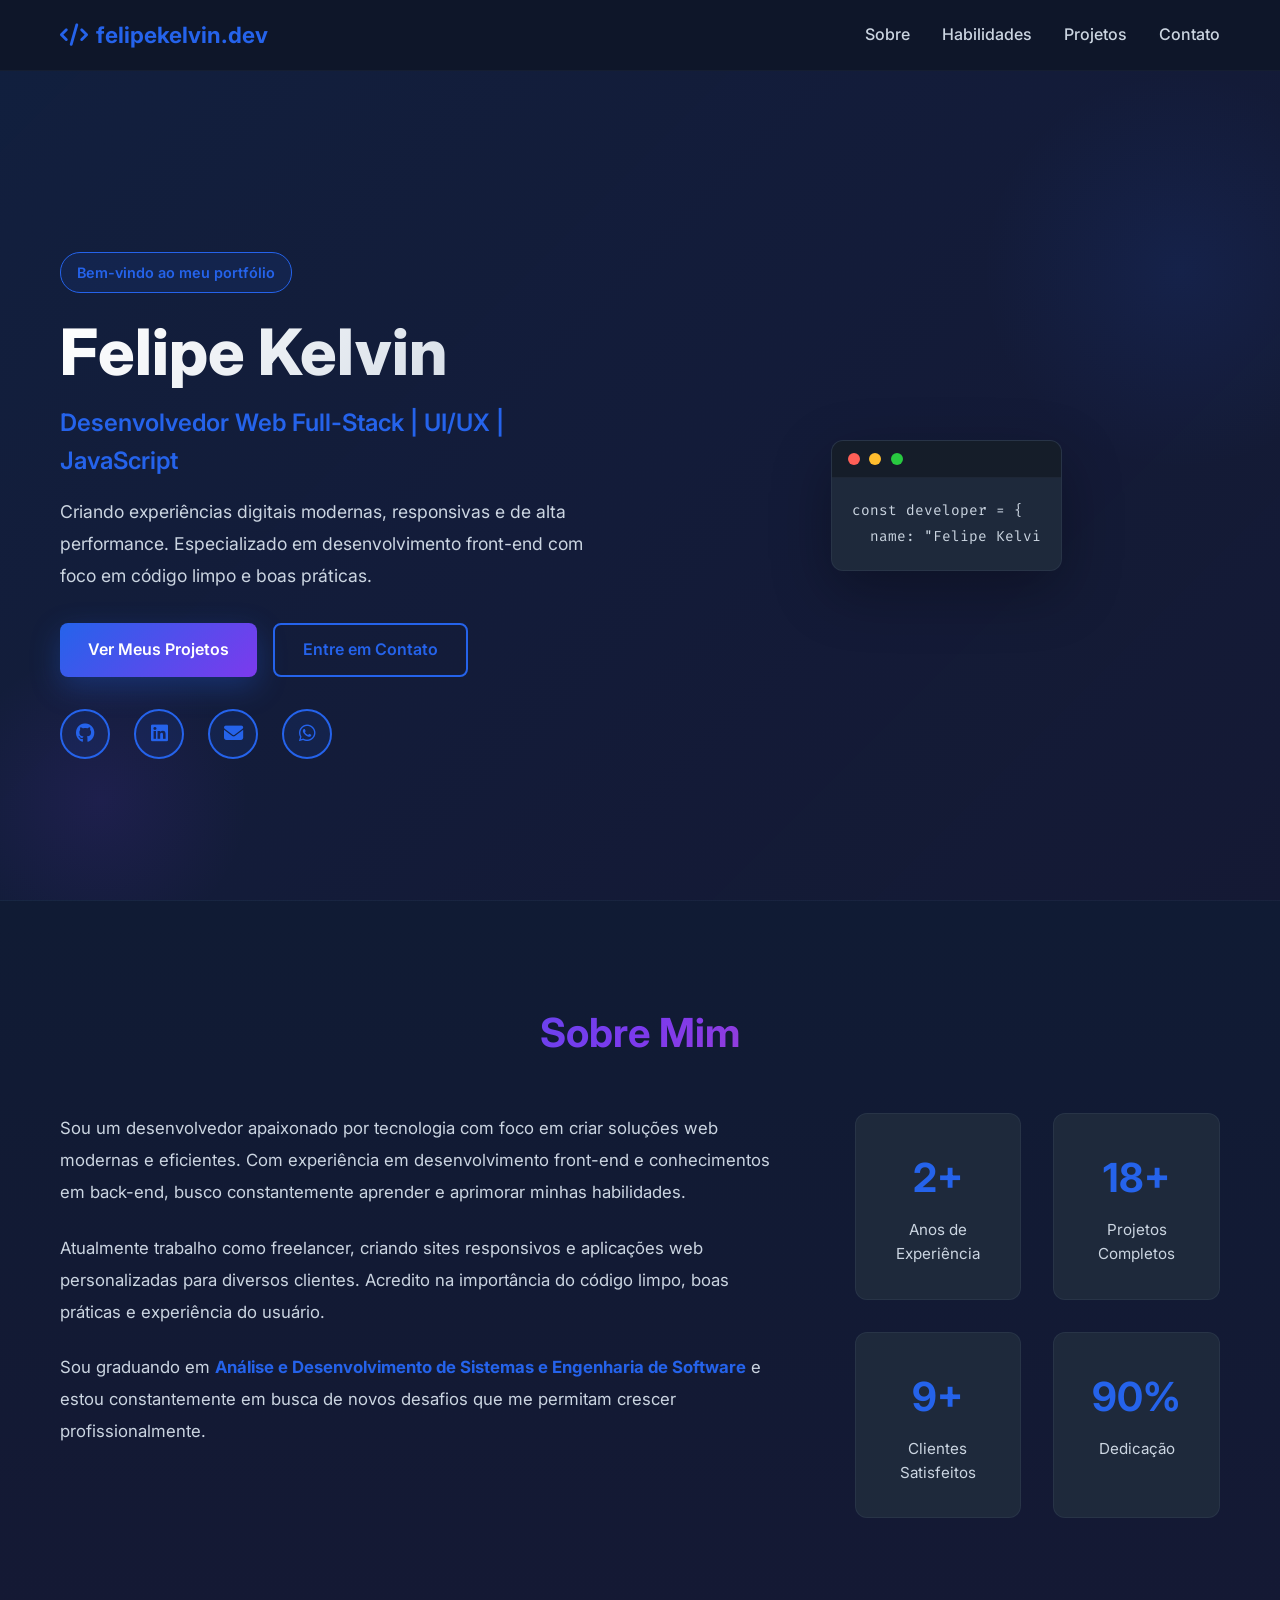
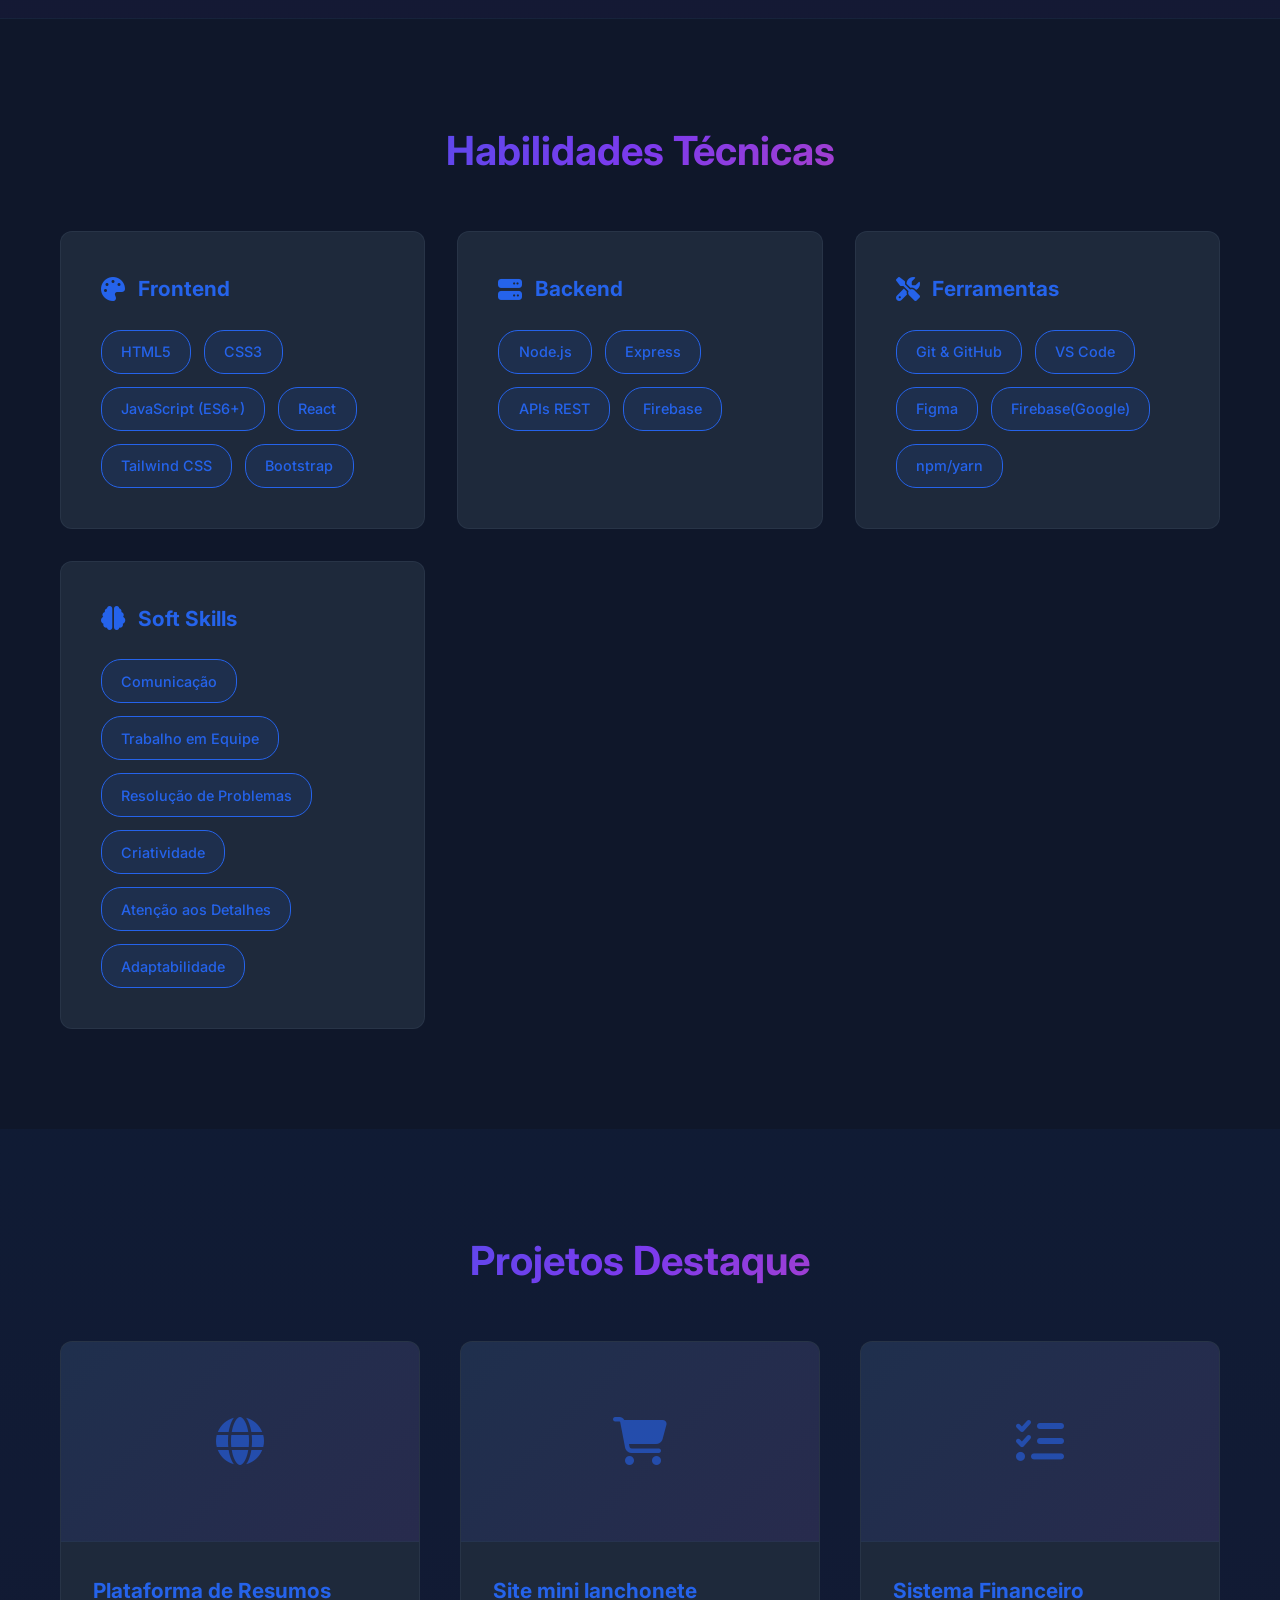
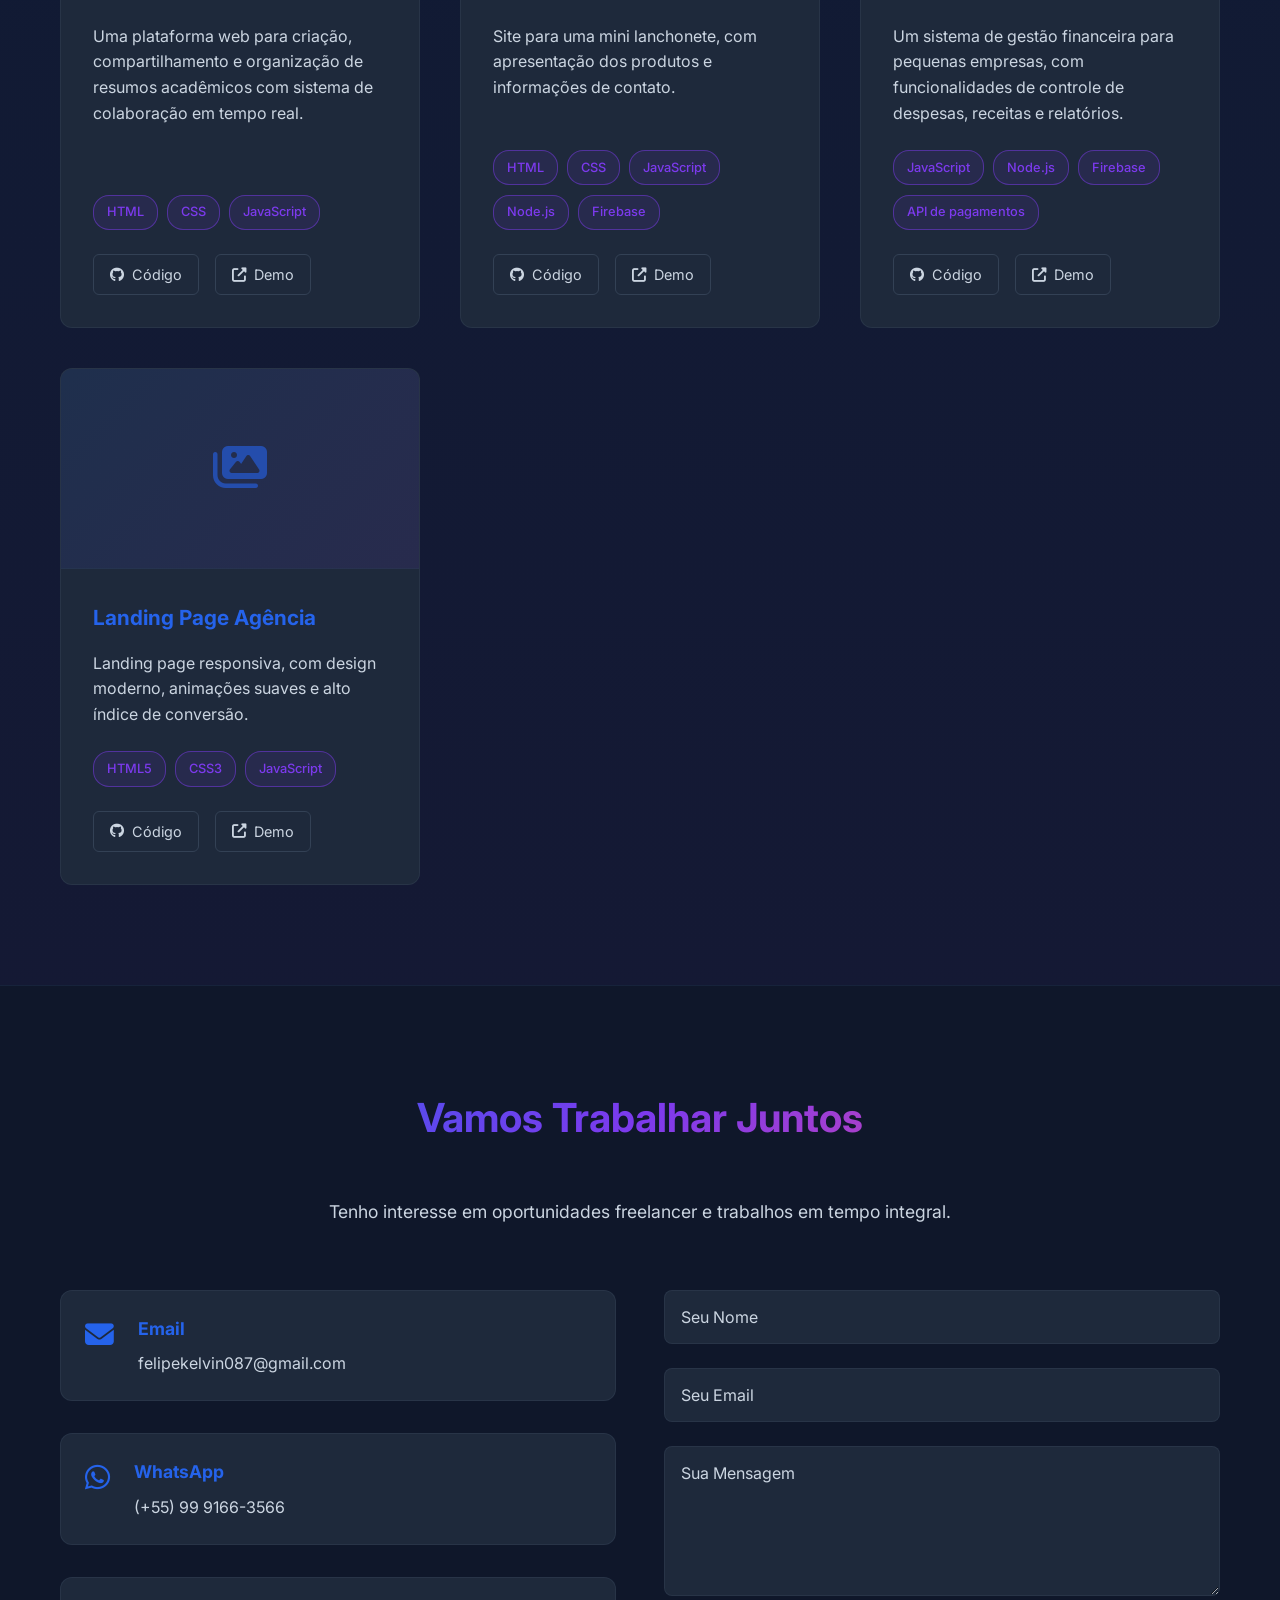
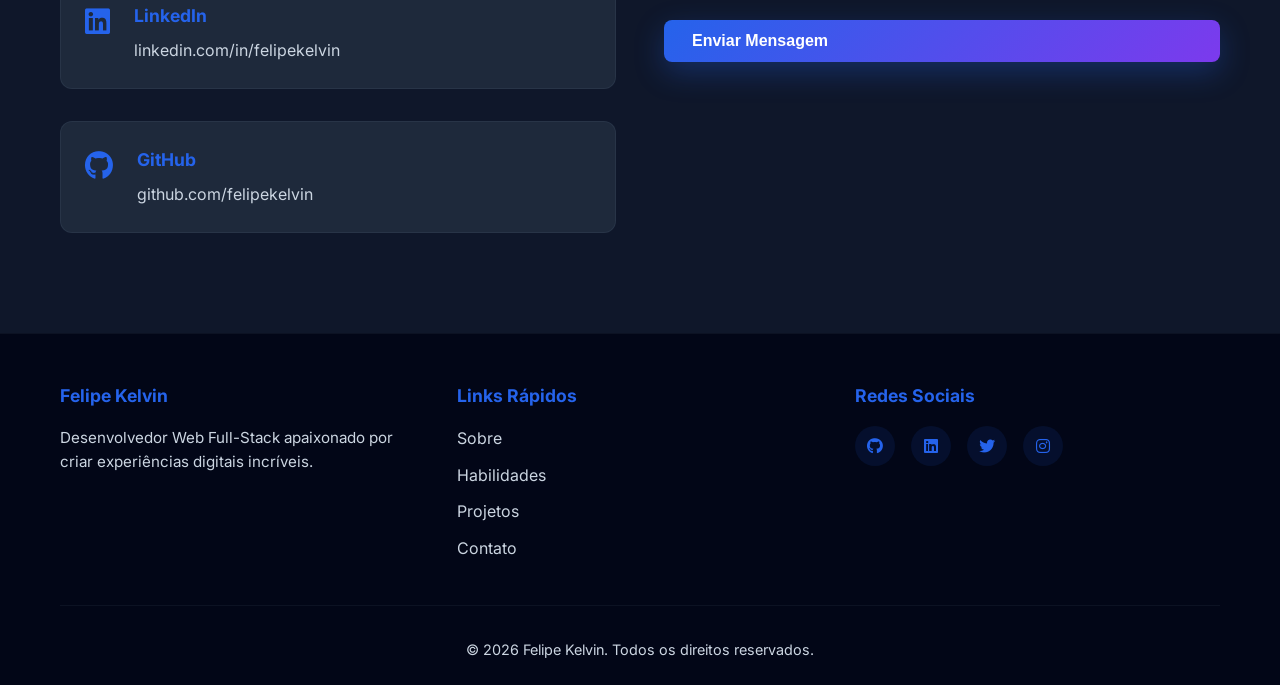
==== index.html @ 706a686e "Primeiro commit" ====
<!DOCTYPE html>
<html lang="pt-BR">
<head>
  <meta charset="UTF-8">
  <meta name="viewport" content="width=device-width, initial-scale=1.0">
  <title>Felipe Kelvin | Desenvolvedor Full-Stack</title>
  
  <link rel="preconnect" href="https://fonts.googleapis.com">
  <link rel="preconnect" href="https://fonts.gstatic.com" crossorigin>
  <link href="https://fonts.googleapis.com/css2?family=Inter:wght@300;400;500;600;700;800&family=Fira+Code:wght@400;500;600&display=swap" rel="stylesheet">
  <link rel="stylesheet" href="https://cdnjs.cloudflare.com/ajax/libs/font-awesome/6.4.0/css/all.min.css">
  
  <link rel="stylesheet" href="style.css">
</head>

<body>
  <!-- NAVIGATION -->
  <nav class="navbar">
    <div class="nav-container">
      <a href="#" class="nav-logo">
        <i class="fas fa-code"></i> felipekelvin.dev
      </a>
      <ul class="nav-menu" id="navMenu">
        <li><a href="#sobre" class="nav-link">Sobre</a></li>
        <li><a href="#skills" class="nav-link">Habilidades</a></li>
        <li><a href="#projetos" class="nav-link">Projetos</a></li>
        <li><a href="#contato" class="nav-link">Contato</a></li>
      </ul>
      <div class="hamburger" id="hamburger">
        <span></span>
        <span></span>
        <span></span>
      </div>
    </div>
  </nav>

  <!-- HERO SECTION -->
  <section class="hero">
    <div class="hero-content">
      <div class="hero-text">
        <span class="hero-tag">Bem-vindo ao meu portfólio</span>
        <h1>Felipe Kelvin</h1>
        <p class="hero-subtitle">Desenvolvedor Web Full-Stack | UI/UX | JavaScript</p>
        <p class="hero-description">
          Criando experiências digitais modernas, responsivas e de alta performance. 
          Especializado em desenvolvimento front-end com foco em código limpo e boas práticas.
        </p>
        <div class="hero-buttons">
          <a href="#projetos" class="btn btn-primary">Ver Meus Projetos</a>
          <a href="#contato" class="btn btn-secondary">Entre em Contato</a>
        </div>
        <div class="social-links">
          <a href="https://github.com" target="_blank" title="GitHub"><i class="fab fa-github"></i></a>
          <a href="https://linkedin.com" target="_blank" title="LinkedIn"><i class="fab fa-linkedin"></i></a>
          <a href="mailto:felipekelvin087@gmail.com" title="Email"><i class="fas fa-envelope"></i></a>
          <a href="https://wa.me/559991663566" target="_blank" title="WhatsApp"><i class="fab fa-whatsapp"></i></a>
        </div>
      </div>
      <div class="hero-visual">
        <div class="code-card">
          <div class="code-header">
            <span></span><span></span><span></span>
          </div>
          <code>
            <span class="code-const">const</span> <span class="code-var">developer</span> = {<br>
            &nbsp;&nbsp;name: <span class="code-string">"Felipe Kelvin"</span>,<br>
            &nbsp;&nbsp;role: <span class="code-string">"Full-Stack Developer(Web)"</span>,<br>
            &nbsp;&nbsp;skills: [<span class="code-string">"React"</span>, <span class="code-string">"JavaScript"</span>, <span class="code-string">"CSS"</span>],<br>
            &nbsp;&nbsp;passionate: <span class="code-bool">true</span><br>
            };
          </code>
        </div>
      </div>
    </div>
  </section>

  <!-- ABOUT SECTION -->
  <section id="sobre" class="about">
    <div class="container">
      <h2 class="section-title">Sobre Mim</h2>
      <div class="about-content">
        <div class="about-text">
          <p>
            Sou um desenvolvedor apaixonado por tecnologia com foco em criar soluções web modernas e eficientes. 
            Com experiência em desenvolvimento front-end e conhecimentos em back-end, busco constantemente aprender 
            e aprimorar minhas habilidades.
          </p>
          <p>
            Atualmente trabalho como freelancer, criando sites responsivos e aplicações web personalizadas para 
            diversos clientes. Acredito na importância do código limpo, boas práticas e experiência do usuário.
          </p>
          <p>
            Sou graduando em <strong>Análise e Desenvolvimento de Sistemas e Engenharia de Software</strong> e estou constantemente em busca 
            de novos desafios que me permitam crescer profissionalmente.
          </p>
        </div>
        <div class="about-stats">
          <div class="stat">
            <span class="stat-number">2+</span>
            <span class="stat-label">Anos de Experiência</span>
          </div>
          <div class="stat">
            <span class="stat-number">20+</span>
            <span class="stat-label">Projetos Completos</span>
          </div>
          <div class="stat">
            <span class="stat-number">10+</span>
            <span class="stat-label">Clientes Satisfeitos</span>
          </div>
          <div class="stat">
            <span class="stat-number">100%</span>
            <span class="stat-label">Dedicação</span>
          </div>
        </div>
      </div>
    </div>
  </section>

  <!-- SKILLS SECTION -->
  <section id="skills" class="skills">
    <div class="container">
      <h2 class="section-title">Habilidades Técnicas</h2>
      
      <div class="skills-grid">
        <div class="skill-category">
          <h3><i class="fas fa-palette"></i> Frontend</h3>
          <div class="skill-tags">
            <span class="skill-tag">HTML5</span>
            <span class="skill-tag">CSS3</span>
            <span class="skill-tag">JavaScript (ES6+)</span>
            <span class="skill-tag">React</span>
            <span class="skill-tag">Tailwind CSS</span>
            <span class="skill-tag">Bootstrap</span>
          </div>
        </div>

        <div class="skill-category">
          <h3><i class="fas fa-server"></i> Backend</h3>
          <div class="skill-tags">
            <span class="skill-tag">Node.js</span>
            <span class="skill-tag">Express</span>
            <span class="skill-tag">APIs REST</span>
            <span class="skill-tag">Firebase</span>
          </div>
        </div>

        <div class="skill-category">
          <h3><i class="fas fa-tools"></i> Ferramentas</h3>
          <div class="skill-tags">
            <span class="skill-tag">Git & GitHub</span>
            <span class="skill-tag">VS Code</span>
            <span class="skill-tag">Figma</span>
            <span class="skill-tag">Firebase(Google)</span>
            <span class="skill-tag">npm/yarn</span>
          </div>
        </div>

        <div class="skill-category">
          <h3><i class="fas fa-brain"></i> Soft Skills</h3>
          <div class="skill-tags">
            <span class="skill-tag">Comunicação</span>
            <span class="skill-tag">Trabalho em Equipe</span>
            <span class="skill-tag">Resolução de Problemas</span>
            <span class="skill-tag">Criatividade</span>
            <span class="skill-tag">Atenção aos Detalhes</span>
            <span class="skill-tag">Adaptabilidade</span>
          </div>
        </div>
      </div>
    </div>
  </section>

  <!-- PROJECTS SECTION -->
  <section id="projetos" class="projects">
    <div class="container">
      <h2 class="section-title">Projetos Destaque</h2>
      
      <div class="projects-grid">
        <div class="project-card">
          <div class="project-image">
            <div class="project-placeholder">
              <i class="fas fa-globe"></i>
            </div>
          </div>
          <div class="project-content">
            <h3>Plataforma de Resumos</h3>
            <p>Uma plataforma web para criação, compartilhamento e organização de resumos acadêmicos com sistema de colaboração em tempo real.</p>
            <div class="project-tags">
              <span>HTML</span>
              <span>CSS</span>
              <span>JavaScript</span>
            </div>
            <div class="project-links">
              <a href="#" class="link-btn"><i class="fab fa-github"></i> Código</a>
              <a href="https://plataformaderesumos.netlify.app/" class="link-btn"><i class="fas fa-external-link-alt"></i> Demo</a>
            </div>
          </div>
        </div>

        <div class="project-card">
          <div class="project-image">
            <div class="project-placeholder">
              <i class="fas fa-shopping-cart"></i>
            </div>
          </div>
          <div class="project-content">
            <h3>Site mini lanchonete</h3>
            <p>Site para uma mini lanchonete, com apresentação dos produtos e informações de contato.</p>
            <div class="project-tags">
              <span>HTML</span>
              <span>CSS</span>
              <span>JavaScript</span>
              <span>Node.js</span>
              <span>Firebase</span>
            </div>
            <div class="project-links">
              <a href="#" class="link-btn"><i class="fab fa-github"></i> Código</a>
              <a href="https://querocoxinha.netlify.app/" class="link-btn"><i class="fas fa-external-link-alt"></i> Demo</a>
            </div>
          </div>
        </div>

        <div class="project-card">
          <div class="project-image">
            <div class="project-placeholder">
              <i class="fas fa-tasks"></i>
            </div>
          </div>
          <div class="project-content">
            <h3>Sistema Financeiro</h3>
            <p>Um sistema de gestão financeira para pequenas empresas, com funcionalidades de controle de despesas, receitas e relatórios.</p>
            <div class="project-tags">
              <span>JavaScript</span>
              <span>Node.js</span>
              <span>Firebase</span>
              <span>API de pagamentos</span>
            </div>
            <div class="project-links">
              <a href="#" class="link-btn"><i class="fab fa-github"></i> Código</a>
              <a href="https://sistemafinanceiro33.netlify.app/" class="link-btn"><i class="fas fa-external-link-alt"></i> Demo</a>
            </div>
          </div>
        </div>

        <div class="project-card">
          <div class="project-image">
            <div class="project-placeholder">
              <i class="fas fa-images"></i>
            </div>
          </div>
          <div class="project-content">
            <h3>Landing Page Agência</h3>
            <p>Landing page responsiva, com design moderno, animações suaves e alto índice de conversão.</p>
            <div class="project-tags">
              <span>HTML5</span>
              <span>CSS3</span>
              <span>JavaScript</span>
            </div>
            <div class="project-links">
              <a href="#" class="link-btn"><i class="fab fa-github"></i> Código</a>
              <a href="https://modelolandingpage10.netlify.app/" class="link-btn"><i class="fas fa-external-link-alt"></i> Demo</a>
            </div>
          </div>
        </div>

  
      </div>
    </div>
  </section>

  <!-- CONTACT SECTION -->
  <section id="contato" class="contact">
    <div class="container">
      <h2 class="section-title">Vamos Trabalhar Juntos</h2>
      <p class="contact-subtitle">Tenho interesse em oportunidades freelancer e trabalhos em tempo integral.</p>
      
      <div class="contact-content">
        <div class="contact-info">
          <div class="contact-item">
            <i class="fas fa-envelope"></i>
            <div>
              <h4>Email</h4>
              <p><a href="mailto:felipekelvin087@gmail.com">felipekelvin087@gmail.com</a></p>
            </div>
          </div>
          
          <div class="contact-item">
            <i class="fab fa-whatsapp"></i>
            <div>
              <h4>WhatsApp</h4>
              <p><a href="https://wa.me/559991663566" target="_blank">(+55) 99 9166-3566</a></p>
            </div>
          </div>
          
          <div class="contact-item">
            <i class="fab fa-linkedin"></i>
            <div>
              <h4>LinkedIn</h4>
              <p><a href="https://linkedin.com/in/felipe-kelvin" target="_blank">linkedin.com/in/felipekelvin</a></p>
            </div>
          </div>
          
          <div class="contact-item">
            <i class="fab fa-github"></i>
            <div>
              <h4>GitHub</h4>
              <p><a href="https://github.com/felipekelvin" target="_blank">github.com/felipekelvin</a></p>
            </div>
          </div>
        </div>

        <form class="contact-form">
          <div class="form-group">
            <input type="text" placeholder="Seu Nome" required>
          </div>
          <div class="form-group">
            <input type="email" placeholder="Seu Email" required>
          </div>
          <div class="form-group">
            <textarea placeholder="Sua Mensagem" rows="5" required></textarea>
          </div>
          <button type="submit" class="btn btn-primary">Enviar Mensagem</button>
        </form>
      </div>
    </div>
  </section>

  <!-- FOOTER -->
  <footer class="footer">
    <div class="container">
      <div class="footer-content">
        <div>
          <h4>Felipe Kelvin</h4>
          <p>Desenvolvedor Web Full-Stack apaixonado por criar experiências digitais incríveis.</p>
        </div>
        <div>
          <h4>Links Rápidos</h4>
          <ul>
            <li><a href="#sobre">Sobre</a></li>
            <li><a href="#skills">Habilidades</a></li>
            <li><a href="#projetos">Projetos</a></li>
            <li><a href="#contato">Contato</a></li>
          </ul>
        </div>
        <div>
          <h4>Redes Sociais</h4>
          <div class="footer-social">
            <a href="https://github.com" target="_blank"><i class="fab fa-github"></i></a>
            <a href="https://linkedin.com" target="_blank"><i class="fab fa-linkedin"></i></a>
            <a href="https://twitter.com" target="_blank"><i class="fab fa-twitter"></i></a>
            <a href="https://instagram.com" target="_blank"><i class="fab fa-instagram"></i></a>
          </div>
        </div>
      </div>
      <div class="footer-bottom">
        <p>&copy; 2026 Felipe Kelvin. Todos os direitos reservados.</p>
      </div>
    </div>
  </footer>

  <script src="script.js"></script>
</body>
</html>
---- style.css ----
/* ============================================
   VARIÁVEIS E RESET
   ============================================ */

:root {
  --primary: #2563eb;
  --primary-dark: #1e40af;
  --secondary: #7c3aed;
  --accent: #ec4899;
  --bg-dark: #0f172a;
  --bg-darker: #020617;
  --bg-card: #1e293b;
  --text-primary: #ffffff;
  --text-secondary: #cbd5e1;
  --border-color: #334155;
  --shadow: 0 20px 60px rgba(0, 0, 0, 0.3);
  --shadow-lg: 0 40px 80px rgba(0, 0, 0, 0.4);
  --transition: all 0.3s cubic-bezier(0.4, 0, 0.2, 1);
}

* {
  margin: 0;
  padding: 0;
  box-sizing: border-box;
}

html {
  scroll-behavior: smooth;
  overflow-x: hidden;
  width: 100%;
}

body {
  font-family: 'Inter', sans-serif;
  background-color: var(--bg-dark);
  color: var(--text-primary);
  line-height: 1.6;
  overflow-x: hidden;
  width: 100%;
  max-width: 100%;
}

code {
  font-family: 'Fira Code', monospace;
}

/* ============================================
   UTILITY CLASSES
   ============================================ */

.container {
  max-width: 1200px;
  margin: 0 auto;
  padding: 0 20px;
}

.section-title {
  font-size: 2.5rem;
  font-weight: 700;
  margin-bottom: 3rem;
  text-align: center;
  background: linear-gradient(135deg, var(--primary), var(--secondary), var(--accent));
  -webkit-background-clip: text;
  -webkit-text-fill-color: transparent;
  background-clip: text;
  animation: fadeInDown 0.8s ease-out;
}

.btn {
  display: inline-flex;
  align-items: center;
  gap: 0.5rem;
  padding: 12px 28px;
  border-radius: 8px;
  font-weight: 600;
  text-decoration: none;
  border: none;
  cursor: pointer;
  transition: var(--transition);
  font-size: 1rem;
}

.btn-primary {
  background: linear-gradient(135deg, var(--primary), var(--secondary));
  color: white;
  box-shadow: 0 10px 30px rgba(37, 99, 235, 0.3);
}

.btn-primary:hover {
  transform: translateY(-2px);
  box-shadow: 0 15px 40px rgba(37, 99, 235, 0.4);
}

.btn-secondary {
  background: transparent;
  color: var(--primary);
  border: 2px solid var(--primary);
}

.btn-secondary:hover {
  background: var(--primary);
  color: white;
  transform: translateY(-2px);
}

.link-btn {
  display: inline-flex;
  align-items: center;
  gap: 0.5rem;
  padding: 8px 16px;
  border-radius: 6px;
  color: var(--text-secondary);
  text-decoration: none;
  border: 1px solid var(--border-color);
  transition: var(--transition);
  font-size: 0.9rem;
}

.link-btn:hover {
  color: var(--primary);
  border-color: var(--primary);
  background: rgba(37, 99, 235, 0.1);
}

/* ============================================
   NAVIGATION
   ============================================ */

.navbar {
  position: sticky;
  top: 0;
  background: rgba(15, 23, 42, 0.95);
  backdrop-filter: blur(10px);
  border-bottom: 1px solid rgba(51, 65, 85, 0.2);
  z-index: 1000;
  animation: slideDown 0.6s ease-out;
}

.nav-container {
  max-width: 1200px;
  margin: 0 auto;
  padding: 0 20px;
  display: flex;
  justify-content: space-between;
  align-items: center;
  height: 70px;
}

.nav-logo {
  font-size: 1.4rem;
  font-weight: 700;
  color: var(--primary);
  text-decoration: none;
  display: flex;
  align-items: center;
  gap: 0.5rem;
  transition: var(--transition);
}

.nav-logo:hover {
  transform: scale(1.05);
}

.nav-menu {
  display: flex;
  list-style: none;
  gap: 2rem;
}

.nav-link {
  color: var(--text-secondary);
  text-decoration: none;
  font-weight: 500;
  position: relative;
  transition: var(--transition);
}

.nav-link::after {
  content: '';
  position: absolute;
  bottom: -4px;
  left: 0;
  width: 0;
  height: 2px;
  background: var(--primary);
  transition: var(--transition);
}

.nav-link:hover {
  color: var(--primary);
}

.nav-link:hover::after {
  width: 100%;
}

/* HAMBURGER MENU */

.hamburger {
  display: none;
  flex-direction: column;
  cursor: pointer;
  gap: 5px;
  z-index: 1001;
}

.hamburger span {
  width: 25px;
  height: 3px;
  background: var(--primary);
  border-radius: 2px;
  transition: var(--transition);
}

.hamburger.active span:nth-child(1) {
  transform: rotate(45deg) translate(10px, 10px);
}

.hamburger.active span:nth-child(2) {
  opacity: 0;
}

.hamburger.active span:nth-child(3) {
  transform: rotate(-45deg) translate(7px, -7px);
}

@media (max-width: 900px) {
  .hamburger {
    display: flex;
  }

  .nav-menu {
    position: fixed;
    left: -100%;
    top: 70px;
    flex-direction: column;
    background: rgba(15, 23, 42, 0.98);
    backdrop-filter: blur(10px);
    width: 100%;
    text-align: center;
    transition: 0.3s;
    gap: 0;
    border-bottom: 1px solid rgba(51, 65, 85, 0.2);
    padding: 20px 0;
  }

  .nav-menu.active {
    left: 0;
  }

  .nav-menu li {
    padding: 12px 0;
    border-bottom: 1px solid rgba(51, 65, 85, 0.2);
  }

  .nav-menu li:last-child {
    border-bottom: none;
  }

  .nav-link {
    display: block;
    color: var(--text-secondary);
  }

  .nav-link::after {
    display: none;
  }

  .nav-menu.active .nav-link {
    color: var(--primary);
  }
}

/* ============================================
   HERO SECTION
   ============================================ */

.hero {
  padding: 120px 0 80px;
  min-height: calc(100vh - 70px);
  display: flex;
  align-items: center;
  background: linear-gradient(135deg, rgba(37, 99, 235, 0.1) 0%, rgba(124, 58, 237, 0.05) 100%);
  border-bottom: 1px solid rgba(51, 65, 85, 0.2);
  position: relative;
  overflow: hidden;
  width: 100%;
  box-sizing: border-box;
}

.hero::before {
  content: '';
  position: absolute;
  top: 0;
  right: -100px;
  width: 400px;
  height: 400px;
  background: radial-gradient(circle, rgba(37, 99, 235, 0.1) 0%, transparent 70%);
  border-radius: 50%;
}

.hero::after {
  content: '';
  position: absolute;
  bottom: -50px;
  left: -50px;
  width: 300px;
  height: 300px;
  background: radial-gradient(circle, rgba(124, 58, 237, 0.1) 0%, transparent 70%);
  border-radius: 50%;
}

.hero-content {
  max-width: 1200px;
  margin: 0 auto;
  padding: 0 20px;
  display: grid;
  grid-template-columns: 1fr 1fr;
  gap: 4rem;
  align-items: center;
  position: relative;
  z-index: 1;
  width: 100%;
  box-sizing: border-box;
}

.hero-tag {
  display: inline-block;
  padding: 8px 16px;
  background: rgba(37, 99, 235, 0.1);
  border: 1px solid var(--primary);
  border-radius: 20px;
  color: var(--primary);
  font-size: 0.9rem;
  font-weight: 600;
  margin-bottom: 1.5rem;
  animation: fadeInUp 0.8s ease-out 0.2s both;
}

.hero h1 {
  font-size: 4rem;
  font-weight: 800;
  margin-bottom: 1rem;
  line-height: 1.1;
  animation: fadeInUp 0.8s ease-out 0.3s both;
  background: linear-gradient(135deg, #ffffff, #cbd5e1);
  -webkit-background-clip: text;
  -webkit-text-fill-color: transparent;
  background-clip: text;
}

.hero-subtitle {
  font-size: 1.5rem;
  color: var(--primary);
  font-weight: 600;
  margin-bottom: 1rem;
  animation: fadeInUp 0.8s ease-out 0.4s both;
}

.hero-description {
  font-size: 1.1rem;
  color: var(--text-secondary);
  margin-bottom: 2rem;
  line-height: 1.8;
  animation: fadeInUp 0.8s ease-out 0.5s both;
}

.hero-buttons {
  display: flex;
  gap: 1rem;
  margin-bottom: 2rem;
  animation: fadeInUp 0.8s ease-out 0.6s both;
  flex-wrap: wrap;
}

.social-links {
  display: flex;
  gap: 1.5rem;
  animation: fadeInUp 0.8s ease-out 0.7s both;
}

.social-links a {
  width: 50px;
  height: 50px;
  border-radius: 50%;
  background: rgba(37, 99, 235, 0.1);
  border: 2px solid var(--primary);
  color: var(--primary);
  display: flex;
  align-items: center;
  justify-content: center;
  text-decoration: none;
  font-size: 1.2rem;
  transition: var(--transition);
}

.social-links a:hover {
  background: var(--primary);
  color: white;
  transform: translateY(-5px);
  box-shadow: 0 10px 25px rgba(37, 99, 235, 0.4);
}

.hero-visual {
  animation: fadeInRight 0.8s ease-out 0.4s both;
  display: flex;
  justify-content: center;
}

.code-card {
  background: var(--bg-card);
  border: 1px solid rgba(51, 65, 85, 0.5);
  border-radius: 12px;
  padding: 0;
  box-shadow: var(--shadow);
  max-width: 100%;
  overflow: hidden;
  backdrop-filter: blur(10px);
}

.code-header {
  display: flex;
  gap: 0.6rem;
  padding: 12px 16px;
  background: rgba(0, 0, 0, 0.3);
  border-bottom: 1px solid rgba(51, 65, 85, 0.3);
}

.code-header span {
  width: 12px;
  height: 12px;
  border-radius: 50%;
  background: rgba(255, 255, 255, 0.2);
}

.code-header span:first-child {
  background: #ff5f57;
}

.code-header span:nth-child(2) {
  background: #ffbd2e;
}

.code-header span:last-child {
  background: #28c940;
}

.code-card code {
  display: block;
  padding: 20px;
  font-size: 0.9rem;
  color: #cbd5e1;
  overflow: hidden;
  overflow-wrap: break-word;
  word-break: break-word;
  line-height: 1.8;
}

.code-const {
  color: #ec4899;
}

.code-var {
  color: #60a5fa;
}

.code-string {
  color: #34d399;
}

.code-bool {
  color: #fbbf24;
}

@media (max-width: 768px) {
  .hero {
    padding: 80px 0 60px;
    min-height: auto;
  }

  .hero-content {
    grid-template-columns: 1fr;
    gap: 2rem;
  }

  .hero h1 {
    font-size: 2.5rem;
  }

  .hero-subtitle {
    font-size: 1.2rem;
  }

  .hero-description {
    font-size: 1rem;
  }

  .hero-buttons {
    flex-direction: column;
  }

  .btn {
    width: 100%;
    justify-content: center;
  }

  .code-card {
    font-size: 0.8rem;
  }

  .code-card code {
    padding: 15px;
  }

  .social-links {
    margin-top: 1rem;
  }
}

/* ============================================
   ABOUT SECTION
   ============================================ */

.about {
  padding: 100px 0;
  background: linear-gradient(180deg, rgba(37, 99, 235, 0.05) 0%, rgba(124, 58, 237, 0.05) 100%);
  border-bottom: 1px solid rgba(51, 65, 85, 0.2);
  width: 100%;
  box-sizing: border-box;
}

.about-content {
  display: grid;
  grid-template-columns: 2fr 1fr;
  gap: 4rem;
  align-items: start;
}

.about-text p {
  color: var(--text-secondary);
  margin-bottom: 1.5rem;
  line-height: 1.9;
  font-size: 1.05rem;
  animation: fadeInUp 0.8s ease-out;
}

.about-text p:nth-child(2) {
  animation: fadeInUp 0.8s ease-out 0.1s both;
}

.about-text p:nth-child(3) {
  animation: fadeInUp 0.8s ease-out 0.2s both;
}

.about-text strong {
  color: var(--primary);
}

.about-stats {
  display: grid;
  grid-template-columns: repeat(2, 1fr);
  gap: 2rem;
}

.stat {
  display: flex;
  flex-direction: column;
  align-items: center;
  padding: 2rem;
  background: var(--bg-card);
  border-radius: 12px;
  border: 1px solid rgba(51, 65, 85, 0.5);
  transition: var(--transition);
  animation: fadeInUp 0.8s ease-out 0.3s both;
}

.stat:hover {
  background: rgba(37, 99, 235, 0.1);
  border-color: var(--primary);
  transform: translateY(-5px);
}

.stat-number {
  font-size: 2.5rem;
  font-weight: 700;
  color: var(--primary);
  margin-bottom: 0.5rem;
}

.stat-label {
  color: var(--text-secondary);
  text-align: center;
  font-size: 0.95rem;
}

/* ============================================
   SKILLS SECTION
   ============================================ */

.skills {
  padding: 100px 0;
  width: 100%;
  box-sizing: border-box;
}

.skills-grid {
  display: grid;
  grid-template-columns: repeat(auto-fit, minmax(280px, 1fr));
  gap: 2rem;
}

.skill-category {
  padding: 2.5rem;
  background: var(--bg-card);
  border-radius: 12px;
  border: 1px solid rgba(51, 65, 85, 0.5);
  transition: var(--transition);
  animation: fadeInUp 0.8s ease-out;
}

.skill-category:nth-child(2) {
  animation: fadeInUp 0.8s ease-out 0.1s both;
}

.skill-category:nth-child(3) {
  animation: fadeInUp 0.8s ease-out 0.2s both;
}

.skill-category:nth-child(4) {
  animation: fadeInUp 0.8s ease-out 0.3s both;
}

.skill-category:hover {
  background: rgba(37, 99, 235, 0.1);
  border-color: var(--primary);
  transform: translateY(-5px);
  box-shadow: 0 15px 35px rgba(37, 99, 235, 0.2);
}

.skill-category h3 {
  display: flex;
  align-items: center;
  gap: 0.8rem;
  font-size: 1.3rem;
  margin-bottom: 1.5rem;
  color: var(--primary);
}

.skill-category i {
  font-size: 1.5rem;
}

.skill-tags {
  display: flex;
  flex-wrap: wrap;
  gap: 0.8rem;
}

.skill-tag {
  display: inline-block;
  padding: 0.6rem 1.2rem;
  background: rgba(37, 99, 235, 0.1);
  border: 1px solid var(--primary);
  border-radius: 20px;
  color: var(--primary);
  font-size: 0.9rem;
  font-weight: 500;
  transition: var(--transition);
}

.skill-tag:hover {
  background: var(--primary);
  color: white;
  transform: translateY(-2px);
}

/* ============================================
   PROJECTS SECTION
   ============================================ */

.projects {
  padding: 100px 0;
  background: linear-gradient(180deg, rgba(37, 99, 235, 0.05) 0%, rgba(124, 58, 237, 0.05) 100%);
  border-bottom: 1px solid rgba(51, 65, 85, 0.2);
  width: 100%;
  box-sizing: border-box;
}

.projects-grid {
  display: grid;
  grid-template-columns: repeat(auto-fill, minmax(330px, 1fr));
  gap: 2.5rem;
}

.project-card {
  background: var(--bg-card);
  border-radius: 12px;
  border: 1px solid rgba(51, 65, 85, 0.5);
  overflow: hidden;
  transition: var(--transition);
  animation: fadeInUp 0.8s ease-out;
  display: flex;
  flex-direction: column;
  height: 100%;
}

.project-card:nth-child(2) {
  animation: fadeInUp 0.8s ease-out 0.1s both;
}

.project-card:nth-child(3) {
  animation: fadeInUp 0.8s ease-out 0.2s both;
}

.project-card:nth-child(4) {
  animation: fadeInUp 0.8s ease-out 0.15s both;
}

.project-card:nth-child(5) {
  animation: fadeInUp 0.8s ease-out 0.25s both;
}

.project-card:nth-child(6) {
  animation: fadeInUp 0.8s ease-out 0.3s both;
}

.project-card:hover {
  border-color: var(--primary);
  box-shadow: 0 20px 50px rgba(37, 99, 235, 0.2);
  transform: translateY(-10px);
}

.project-image {
  width: 100%;
  height: 200px;
  background: linear-gradient(135deg, rgba(37, 99, 235, 0.1), rgba(124, 58, 237, 0.1));
  display: flex;
  align-items: center;
  justify-content: center;
  border-bottom: 1px solid rgba(51, 65, 85, 0.3);
}

.project-placeholder {
  font-size: 3rem;
  color: var(--primary);
  opacity: 0.6;
  transition: var(--transition);
}

.project-card:hover .project-placeholder {
  transform: scale(1.1) rotate(5deg);
  opacity: 1;
}

.project-content {
  padding: 2rem;
  flex: 1;
  display: flex;
  flex-direction: column;
}

.project-content h3 {
  font-size: 1.3rem;
  color: var(--primary);
  margin-bottom: 1rem;
}

.project-content p {
  color: var(--text-secondary);
  line-height: 1.6;
  margin-bottom: 1.5rem;
  flex: 1;
}

.project-tags {
  display: flex;
  flex-wrap: wrap;
  gap: 0.6rem;
  margin-bottom: 1.5rem;
}

.project-tags span {
  display: inline-block;
  padding: 0.4rem 0.8rem;
  background: rgba(124, 58, 237, 0.1);
  border: 1px solid rgba(124, 58, 237, 0.5);
  border-radius: 16px;
  color: var(--secondary);
  font-size: 0.8rem;
  font-weight: 500;
}

.project-links {
  display: flex;
  gap: 1rem;
  flex-wrap: wrap;
}

/* ============================================
   CONTACT SECTION
   ============================================ */

.contact {
  padding: 100px 0;
  width: 100%;
  box-sizing: border-box;
}

.contact-subtitle {
  text-align: center;
  color: var(--text-secondary);
  font-size: 1.1rem;
  margin-bottom: 4rem;
  animation: fadeInUp 0.8s ease-out 0.1s both;
}

.contact-content {
  display: grid;
  grid-template-columns: 1fr 1fr;
  gap: 3rem;
}

.contact-info {
  display: flex;
  flex-direction: column;
  gap: 2rem;
}

.contact-item {
  display: flex;
  gap: 1.5rem;
  padding: 1.5rem;
  background: var(--bg-card);
  border-radius: 12px;
  border: 1px solid rgba(51, 65, 85, 0.5);
  transition: var(--transition);
  animation: fadeInUp 0.8s ease-out;
}

.contact-item:nth-child(2) {
  animation: fadeInUp 0.8s ease-out 0.1s both;
}

.contact-item:nth-child(3) {
  animation: fadeInUp 0.8s ease-out 0.2s both;
}

.contact-item:nth-child(4) {
  animation: fadeInUp 0.8s ease-out 0.3s both;
}

.contact-item:hover {
  border-color: var(--primary);
  background: rgba(37, 99, 235, 0.1);
  transform: translateX(5px);
}

.contact-item i {
  font-size: 1.8rem;
  color: var(--primary);
  margin-top: 0.3rem;
  flex-shrink: 0;
}

.contact-item h4 {
  font-size: 1.1rem;
  color: var(--primary);
  margin-bottom: 0.5rem;
}

.contact-item p {
  margin: 0;
}

.contact-item a {
  color: var(--text-secondary);
  text-decoration: none;
  transition: var(--transition);
}

.contact-item a:hover {
  color: var(--primary);
}

.contact-form {
  display: flex;
  flex-direction: column;
  gap: 1.5rem;
  animation: fadeInRight 0.8s ease-out 0.2s both;
}

.form-group {
  display: flex;
  flex-direction: column;
}

.form-group input,
.form-group textarea {
  padding: 1rem;
  background: var(--bg-card);
  border: 1px solid rgba(51, 65, 85, 0.5);
  border-radius: 8px;
  color: var(--text-primary);
  font-family: inherit;
  font-size: 1rem;
  transition: var(--transition);
}

.form-group input::placeholder,
.form-group textarea::placeholder {
  color: var(--text-secondary);
}

.form-group input:focus,
.form-group textarea:focus {
  outline: none;
  border-color: var(--primary);
  background: rgba(37, 99, 235, 0.05);
  box-shadow: 0 0 0 3px rgba(37, 99, 235, 0.1);
}

.form-group textarea {
  resize: vertical;
  min-height: 150px;
}

/* ============================================
   FOOTER
   ============================================ */

.footer {
  background: var(--bg-darker);
  border-top: 1px solid rgba(51, 65, 85, 0.2);
  padding: 3rem 0 1.5rem;
  width: 100%;
  box-sizing: border-box;
}

.footer-content {
  max-width: 1200px;
  margin: 0 auto;
  display: grid;
  grid-template-columns: repeat(auto-fit, minmax(250px, 1fr));
  gap: 2rem;
  margin-bottom: 2rem;
}

.footer-content > div h4 {
  color: var(--primary);
  margin-bottom: 1rem;
  font-size: 1.1rem;
}

.footer-content > div p {
  color: var(--text-secondary);
  line-height: 1.6;
  font-size: 0.95rem;
}

.footer-content ul {
  list-style: none;
}

.footer-content ul li {
  margin-bottom: 0.7rem;
}

.footer-content ul li a {
  color: var(--text-secondary);
  text-decoration: none;
  transition: var(--transition);
}

.footer-content ul li a:hover {
  color: var(--primary);
  margin-left: 5px;
}

.footer-social {
  display: flex;
  gap: 1rem;
}

.footer-social a {
  width: 40px;
  height: 40px;
  border-radius: 50%;
  background: rgba(37, 99, 235, 0.1);
  color: var(--primary);
  display: flex;
  align-items: center;
  justify-content: center;
  text-decoration: none;
  transition: var(--transition);
}

.footer-social a:hover {
  background: var(--primary);
  color: white;
  transform: translateY(-3px);
}

.footer-bottom {
  max-width: 1200px;
  margin: 0 auto;
  padding-top: 2rem;
  border-top: 1px solid rgba(51, 65, 85, 0.2);
  text-align: center;
  color: var(--text-secondary);
  font-size: 0.9rem;
}

/* ============================================
   ANIMATIONS
   ============================================ */

@keyframes fadeInUp {
  from {
    opacity: 0;
    transform: translateY(30px);
  }
  to {
    opacity: 1;
    transform: translateY(0);
  }
}

@keyframes fadeInDown {
  from {
    opacity: 0;
    transform: translateY(-30px);
  }
  to {
    opacity: 1;
    transform: translateY(0);
  }
}

@keyframes fadeInRight {
  from {
    opacity: 0;
    transform: translateX(30px);
  }
  to {
    opacity: 1;
    transform: translateX(0);
  }
}

@keyframes slideDown {
  from {
    opacity: 0;
    transform: translateY(-20px);
  }
  to {
    opacity: 1;
    transform: translateY(0);
  }
}

/* ============================================
   RESPONSIVE ADJUSTMENTS
   ============================================ */

@media (max-width: 1024px) {
  .hero-content {
    gap: 2rem;
  }

  .hero h1 {
    font-size: 3rem;
  }

  .container {
    padding: 0 15px;
  }
}

@media (max-width: 768px) {
  .nav-menu {
    font-size: 0.85rem;
    gap: 1rem;
  }

  .section-title {
    font-size: 1.8rem;
    margin-bottom: 2rem;
  }

  .hero {
    padding: 80px 0 60px;
  }

  .hero-content {
    grid-template-columns: 1fr;
    gap: 2rem;
  }

  .hero h1 {
    font-size: 2.5rem;
  }

  .code-card {
    font-size: 0.75rem;
    max-width: 100%;
  }

  .about {
    padding: 60px 0;
  }

  .about-content {
    grid-template-columns: 1fr;
    gap: 2rem;
  }

  .about-stats {
    grid-template-columns: repeat(2, 1fr);
    gap: 1.5rem;
  }

  .stat {
    padding: 1.5rem;
  }

  .skills {
    padding: 60px 0;
  }

  .skills-grid {
    grid-template-columns: repeat(2, 1fr);
  }

  .skill-category {
    padding: 1.5rem;
  }

  .projects {
    padding: 60px 0;
  }

  .projects-grid {
    grid-template-columns: repeat(2, 1fr);
    gap: 1.5rem;
  }

  .project-card {
    flex-direction: column;
  }

  .project-image {
    width: 100%;
    height: 180px;
    border-right: none;
  }

  .contact {
    padding: 60px 0;
  }

  .contact-content {
    grid-template-columns: 1fr;
    gap: 2rem;
  }

  .contact-item {
    gap: 1rem;
    padding: 1.2rem;
  }

  .contact-item i {
    font-size: 1.3rem;
  }

  .contact-form {
    gap: 1.2rem;
  }

  .form-group input,
  .form-group textarea {
    padding: 0.9rem;
  }

  .footer {
    padding: 2rem 0 1rem;
  }

  .footer-content {
    grid-template-columns: repeat(2, 1fr);
    gap: 2rem;
  }

  .footer-social {
    justify-content: flex-start;
  }
}

@media (max-width: 480px) {
  .nav-logo {
    font-size: 1.1rem;
  }

  .nav-menu {
    gap: 0.5rem;
    font-size: 0.8rem;
  }

  .hero {
    padding: 60px 0 40px;
  }

  .hero h1 {
    font-size: 1.8rem;
  }

  .hero-subtitle {
    font-size: 1rem;
  }

  .hero-description {
    font-size: 0.95rem;
  }

  .hero-buttons {
    flex-direction: column;
    gap: 0.8rem;
  }

  .btn {
    font-size: 0.9rem;
    padding: 10px 20px;
    width: 100%;
    justify-content: center;
  }

  .social-links {
    gap: 0.8rem;
    margin-top: 1rem;
  }

  .social-links a {
    width: 40px;
    height: 40px;
    font-size: 1rem;
  }

  .code-card {
    font-size: 0.8rem;
  }

  .code-card code {
    padding: 15px;
  }

  .hero-visual {
    margin-top: 2rem;
  }

  .section-title {
    font-size: 1.8rem;
    margin-bottom: 2rem;
  }

  .about {
    padding: 50px 0;
  }

  .about-content {
    grid-template-columns: 1fr;
    gap: 2rem;
  }

  .about-stats {
    grid-template-columns: 1fr;
  }

  .stat {
    padding: 1.5rem;
  }

  .stat-number {
    font-size: 2rem;
  }

  .stat-label {
    font-size: 0.85rem;
  }

  .skills {
    padding: 50px 0;
  }

  .skills-grid {
    gap: 1.5rem;
  }

  .skill-category {
    padding: 1rem;

  }

  .skill-category h3 {
    font-size: 1.1rem;
  }

  .skill-tag {
    padding: 0.5rem 1rem;
    font-size: 0.8rem;
  }

  .projects {
    padding: 50px 0;
  }

  .projects-grid {
    grid-template-columns: 1fr;
    gap: 1.5rem;
  }

  .project-card {
    flex-direction: column;
  }

  .project-image {
    width: 100%;
    height: 150px;
    border-bottom: 1px solid rgba(51, 65, 85, 0.3);
    border-right: none;
  }

  .project-content {
    padding: 1.5rem;
  }

  .project-content h3 {
    font-size: 1.1rem;
  }

  .project-content p {
    font-size: 0.9rem;
  }

  .project-links {
    gap: 0.5rem;
  }

  .link-btn {
    padding: 6px 12px;
    font-size: 0.8rem;
  }

  .contact {
    padding: 50px 0;
  }

  .contact-subtitle {
    font-size: 1rem;
  }

  .contact-content {
    grid-template-columns: 1fr;
    gap: 1.5rem;
  }

  .contact-item {
    gap: 1rem;
    padding: 1rem;
  }

  .contact-item i {
    font-size: 1.5rem;
    margin-top: 0;
  }

  .contact-item h4 {
    font-size: 1rem;
  }

  .contact-item a {
    font-size: 0.9rem;
  }

  .contact-form {
    gap: 1rem;
  }

  .form-group input,
  .form-group textarea {
    padding: 0.8rem;
    font-size: 0.95rem;
  }

  .form-group textarea {
    min-height: 120px;
  }

  .footer {
    padding: 1.5rem 0 1rem;
  }

  .footer-content {
    grid-template-columns: 1fr;
    gap: 1.5rem;
    text-align: center;
  }

  .footer-content > div {
    border-bottom: 1px solid rgba(51, 65, 85, 0.2);
    padding-bottom: 1.5rem;
  }

  .footer-content > div:last-child {
    border-bottom: none;
  }

  .footer-content > div h4 {
    font-size: 1rem;
  }

  .footer-content ul li a:hover {
    margin-left: 0;
  }

  .footer-social {
    justify-content: center;
  }

  .footer-social a {
    width: 35px;
    height: 35px;
    font-size: 0.9rem;
  }
}

/* ============================================
   SCROLLBAR STYLING
   ============================================ */

::-webkit-scrollbar {
  width: 10px;
}

::-webkit-scrollbar-track {
  background: var(--bg-dark);
}

::-webkit-scrollbar-thumb {
  background: var(--primary);
  border-radius: 5px;
}

::-webkit-scrollbar-thumb:hover {
  background: var(--primary-dark);
}
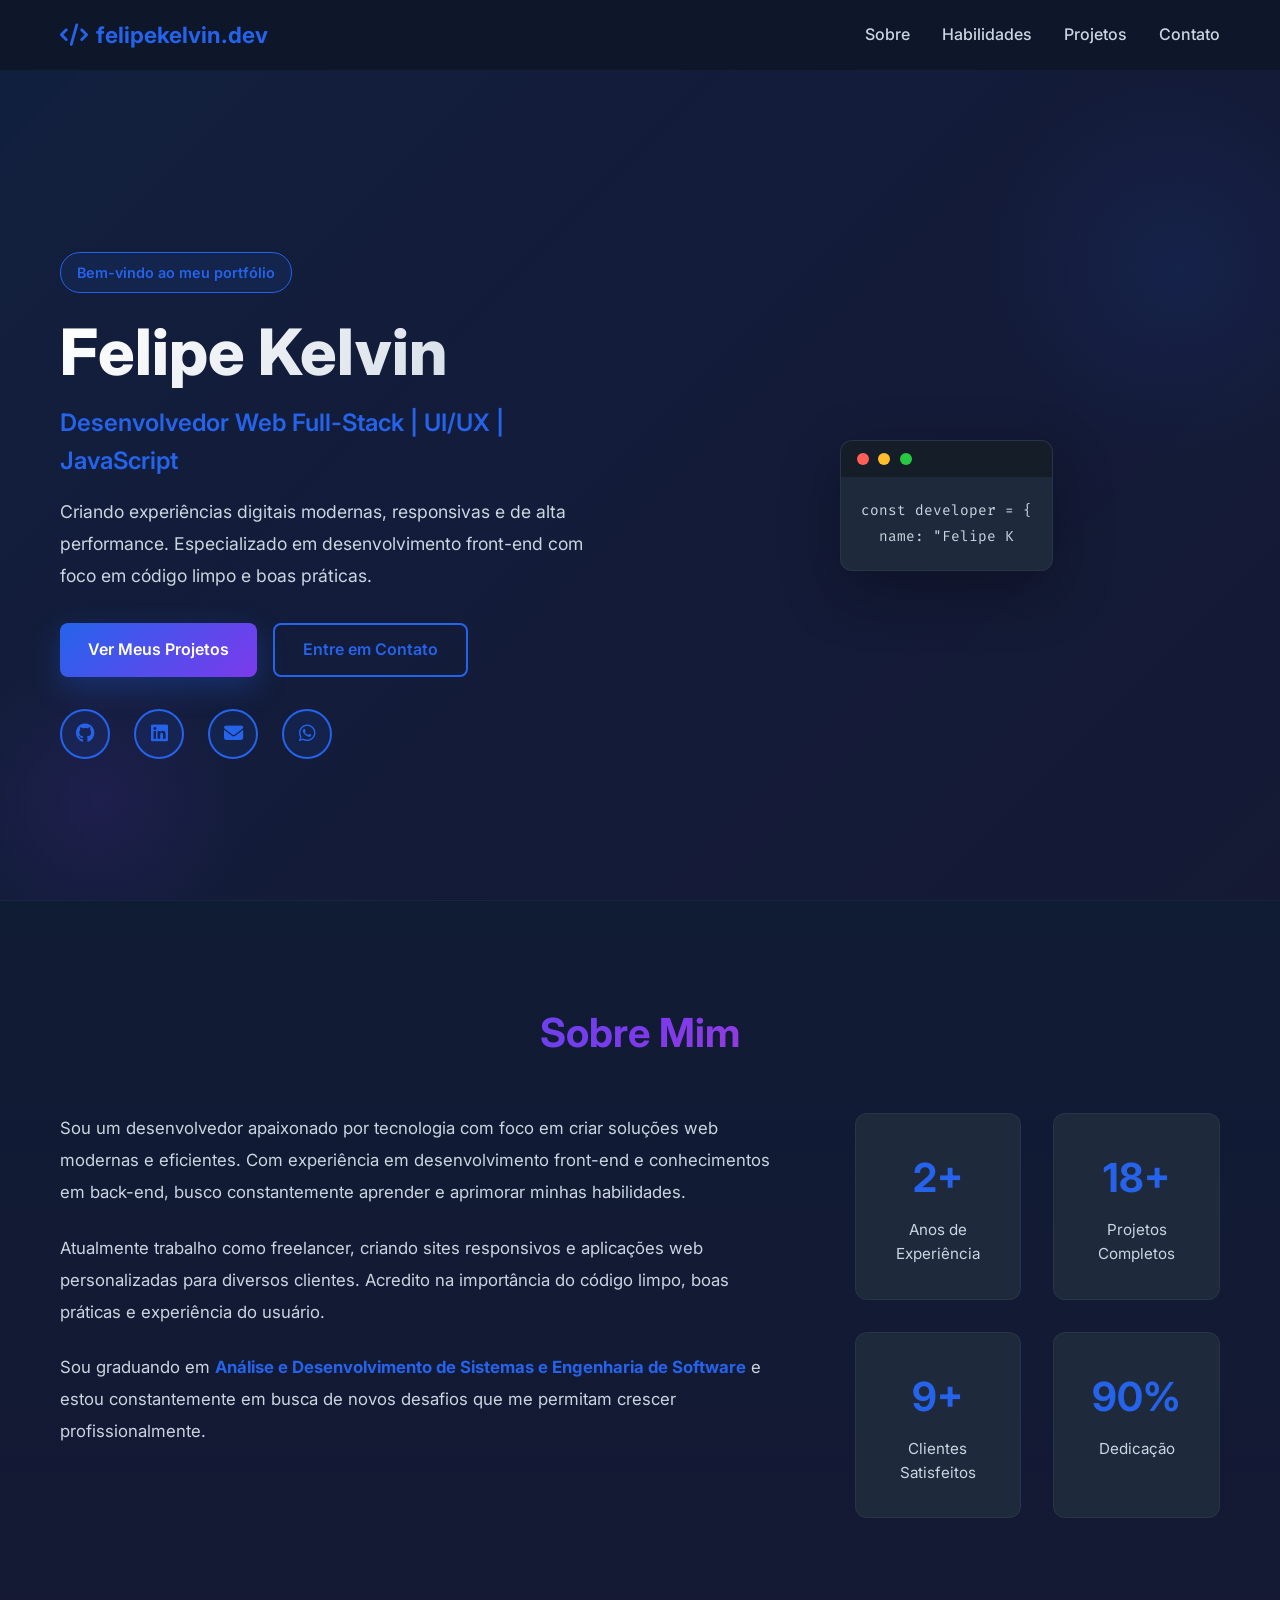
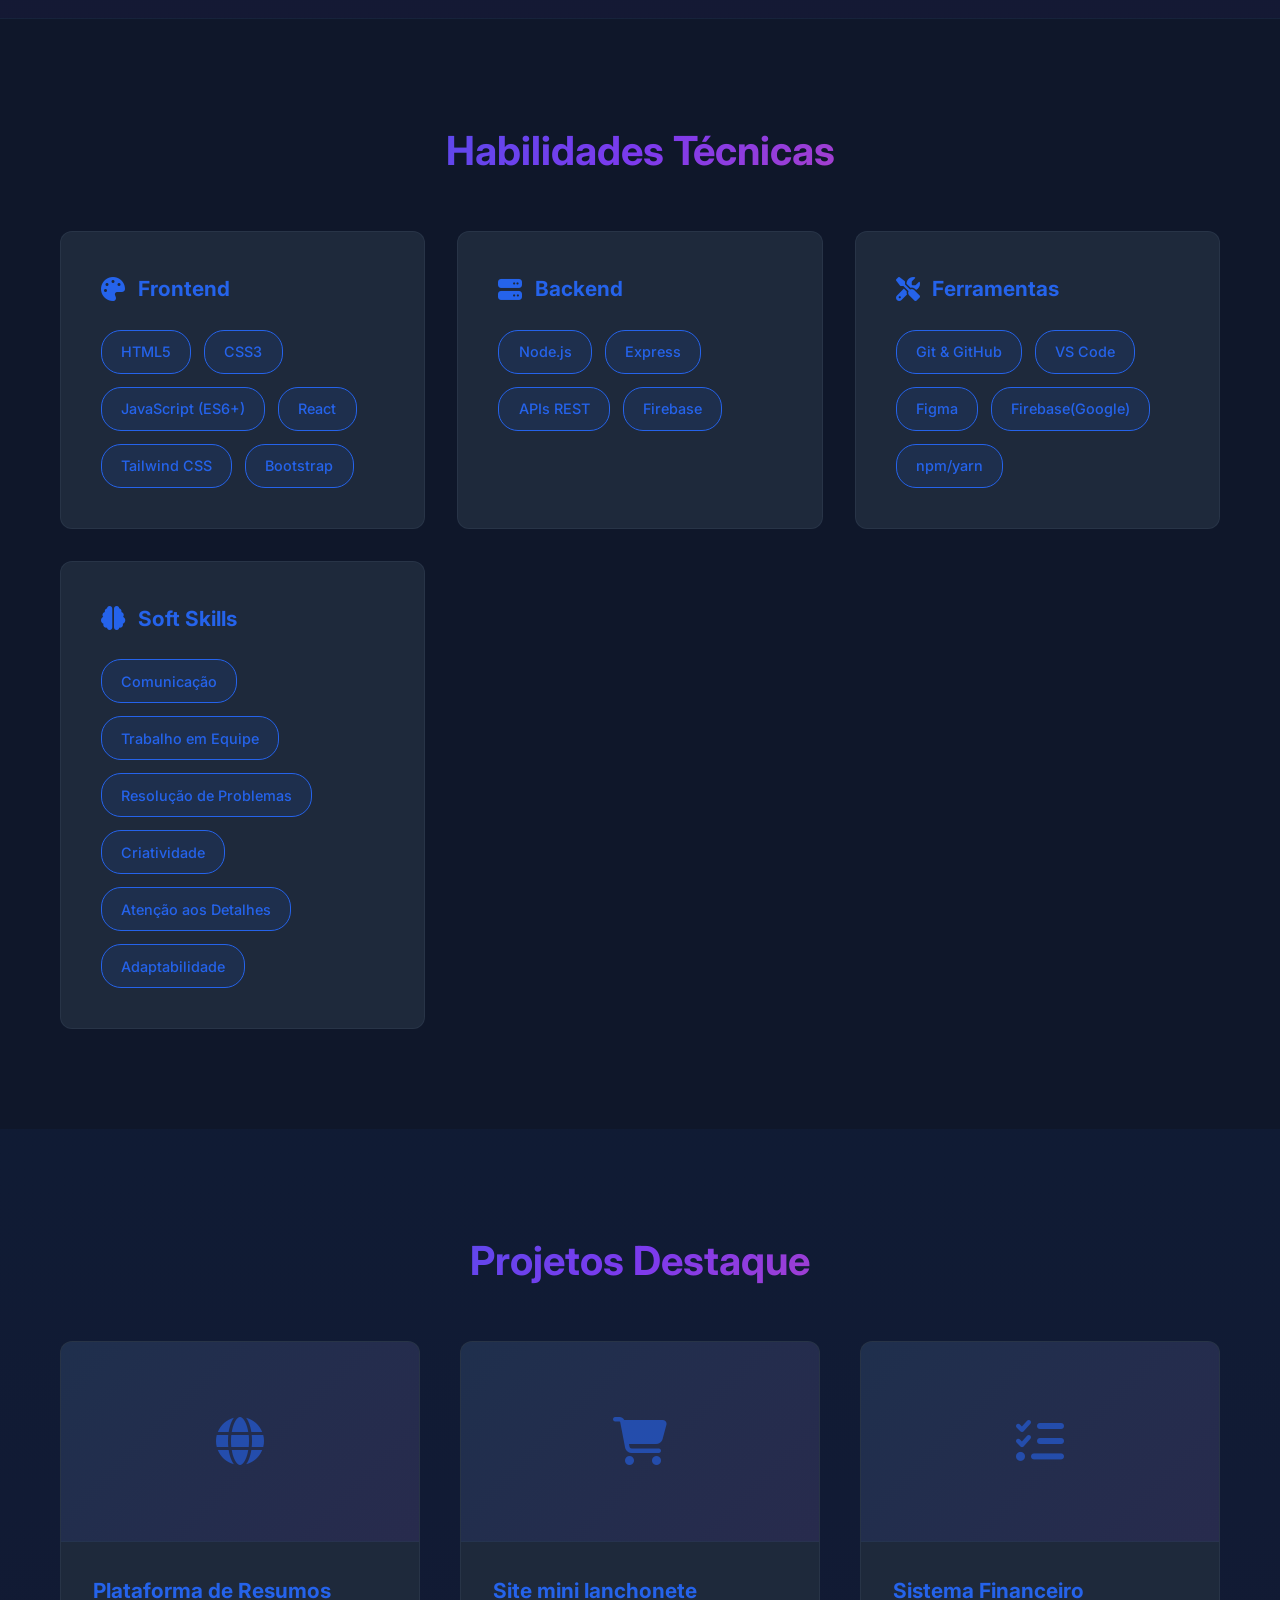
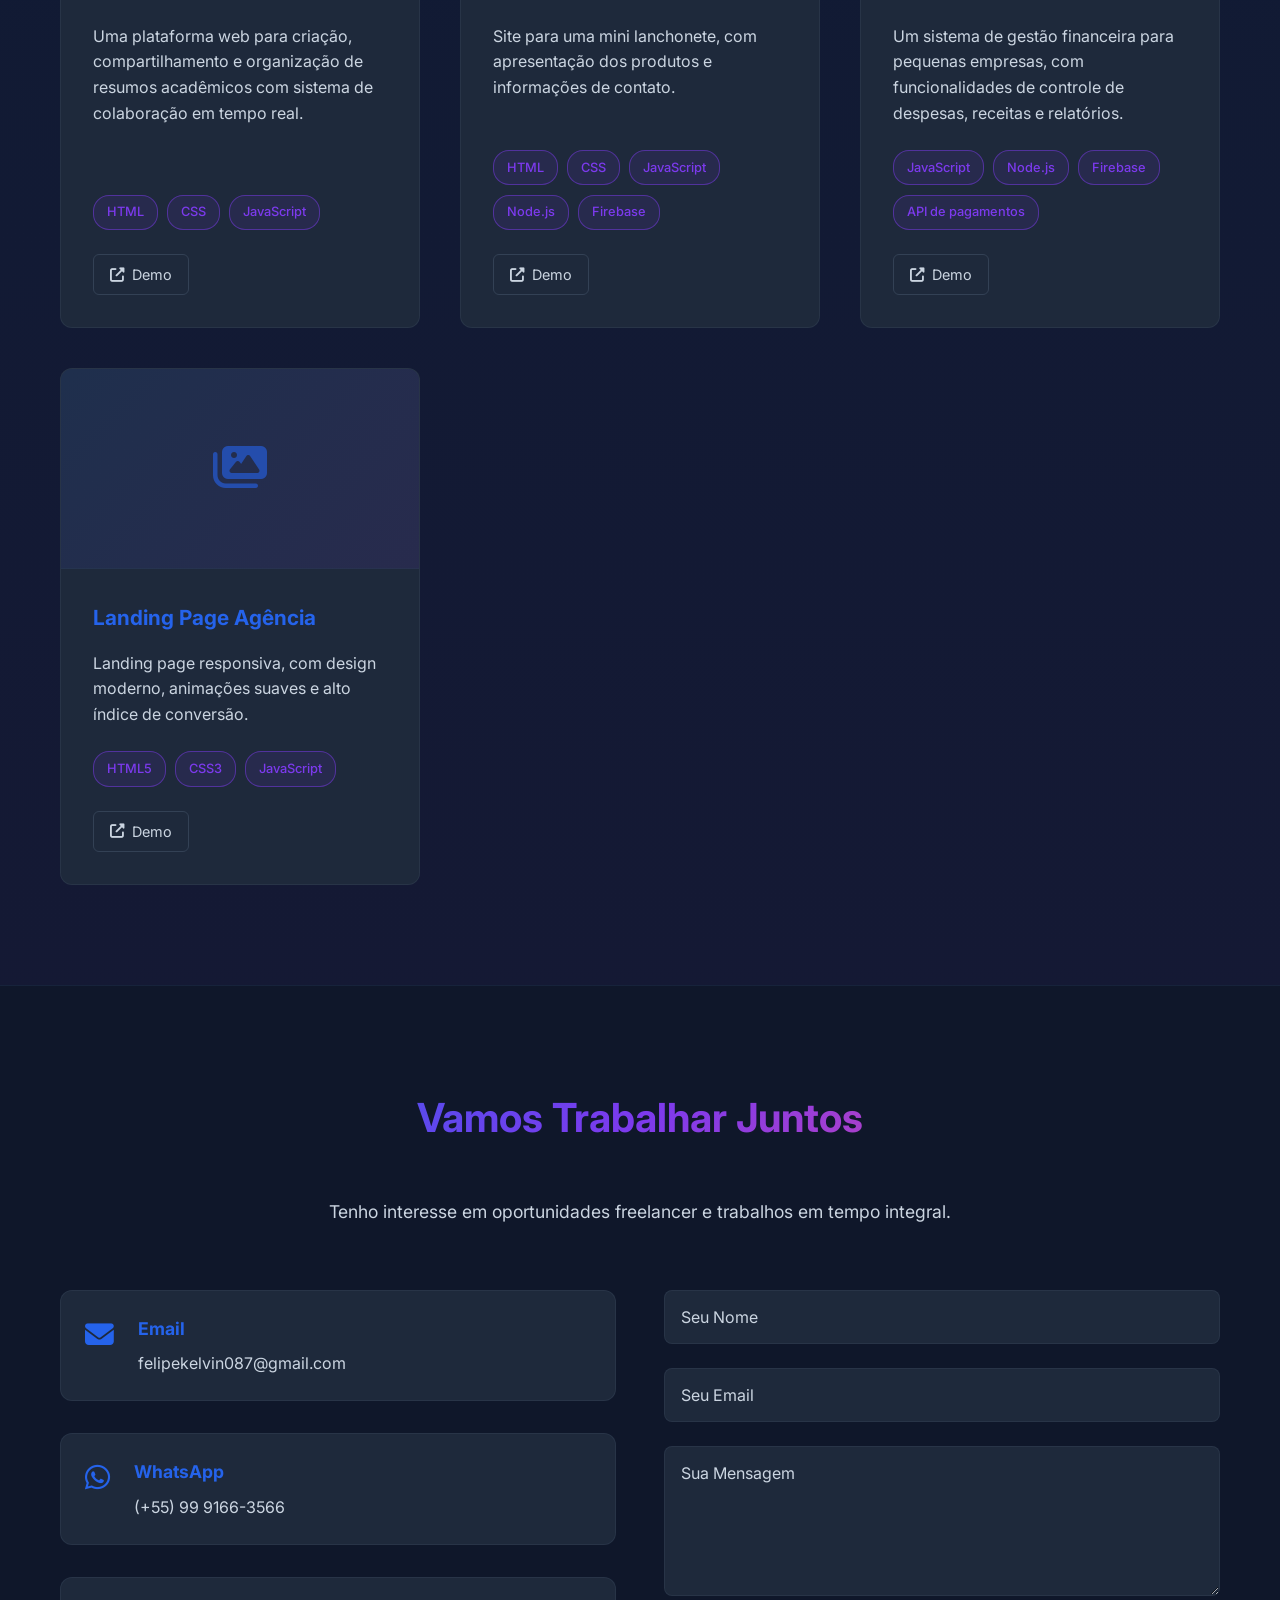
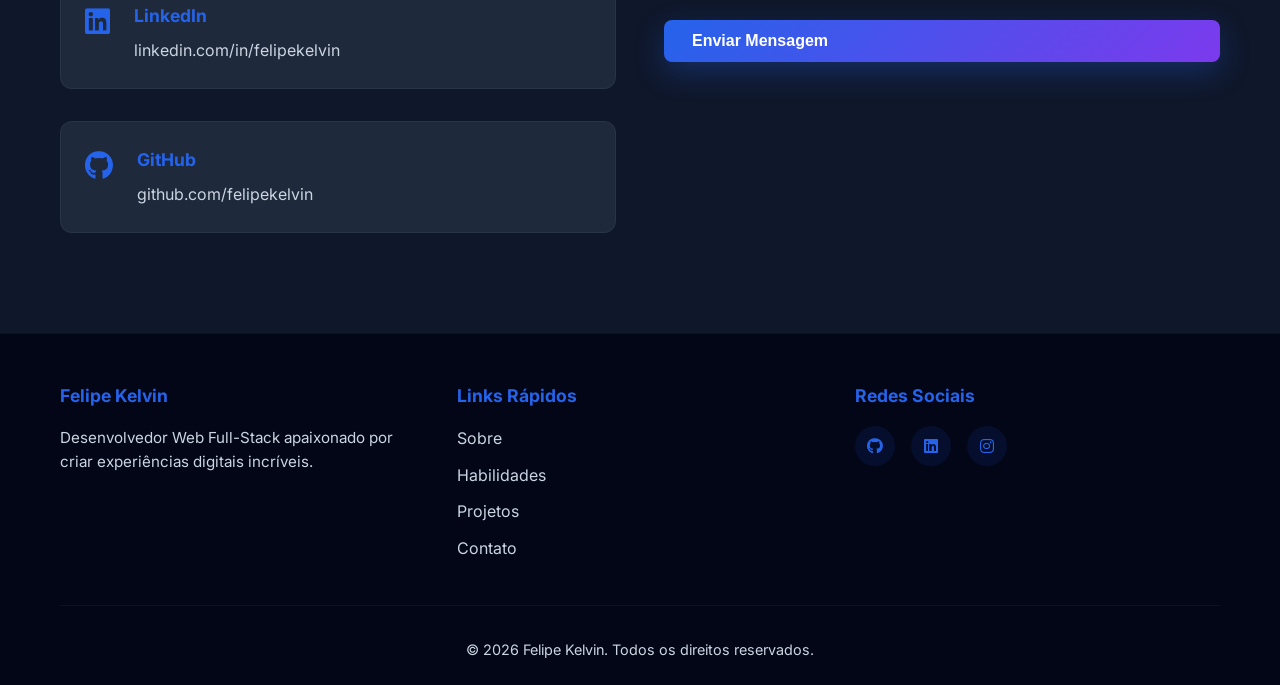
==== commit 3406d85f: "link das redes sociais" ====
--- a/index.html
+++ b/index.html
@@ -191,7 +191,7 @@
               <span>JavaScript</span>
             </div>
             <div class="project-links">
-              <a href="#" class="link-btn"><i class="fab fa-github"></i> Código</a>
+              <!-- <a href="#" class="link-btn"><i class="fab fa-github"></i> Código</a> -->
               <a href="https://plataformaderesumos.netlify.app/" class="link-btn"><i class="fas fa-external-link-alt"></i> Demo</a>
             </div>
           </div>
@@ -214,7 +214,7 @@
               <span>Firebase</span>
             </div>
             <div class="project-links">
-              <a href="#" class="link-btn"><i class="fab fa-github"></i> Código</a>
+              <!-- <a href="#" class="link-btn"><i class="fab fa-github"></i> Código</a> -->
               <a href="https://querocoxinha.netlify.app/" class="link-btn"><i class="fas fa-external-link-alt"></i> Demo</a>
             </div>
           </div>
@@ -236,7 +236,7 @@
               <span>API de pagamentos</span>
             </div>
             <div class="project-links">
-              <a href="#" class="link-btn"><i class="fab fa-github"></i> Código</a>
+              <!-- <a href="#" class="link-btn"><i class="fab fa-github"></i> Código</a> -->
               <a href="https://sistemafinanceiro33.netlify.app/" class="link-btn"><i class="fas fa-external-link-alt"></i> Demo</a>
             </div>
           </div>
@@ -257,7 +257,7 @@
               <span>JavaScript</span>
             </div>
             <div class="project-links">
-              <a href="#" class="link-btn"><i class="fab fa-github"></i> Código</a>
+              <!-- <a href="#" class="link-btn"><i class="fab fa-github"></i> Código</a> -->
               <a href="https://modelolandingpage10.netlify.app/" class="link-btn"><i class="fas fa-external-link-alt"></i> Demo</a>
             </div>
           </div>
@@ -345,10 +345,9 @@
         <div>
           <h4>Redes Sociais</h4>
           <div class="footer-social">
-            <a href="https://github.com" target="_blank"><i class="fab fa-github"></i></a>
-            <a href="https://linkedin.com" target="_blank"><i class="fab fa-linkedin"></i></a>
-            <a href="https://twitter.com" target="_blank"><i class="fab fa-twitter"></i></a>
-            <a href="https://instagram.com" target="_blank"><i class="fab fa-instagram"></i></a>
+            <a href="https://github.com/Felipe-kelvin/" target="_blank"><i class="fab fa-github"></i></a>
+            <a href="https://www.linkedin.com/in/felipe-kelvin/" target="_blank"><i class="fab fa-linkedin"></i></a>
+            <a href="https://www.instagram.com/_fellipekellvin_/" target="_blank"><i class="fab fa-instagram"></i></a>
           </div>
         </div>
       </div>
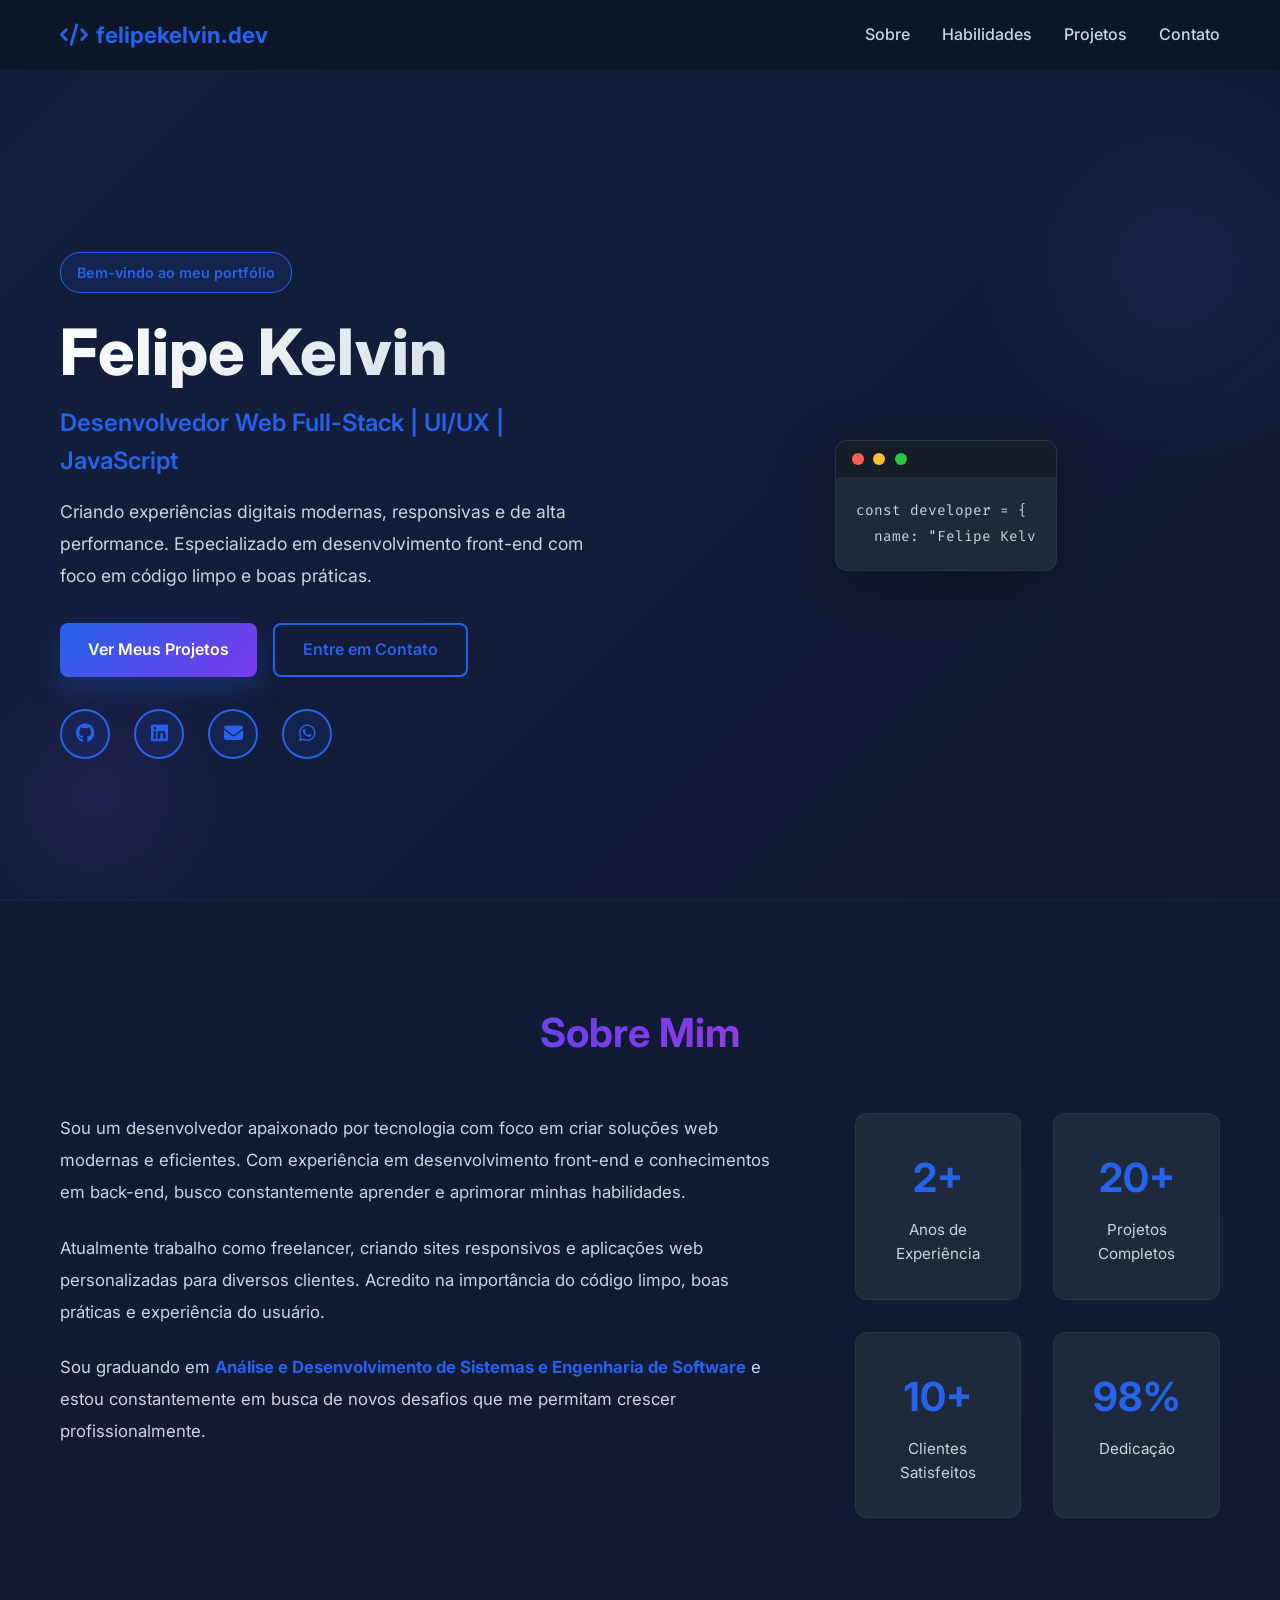
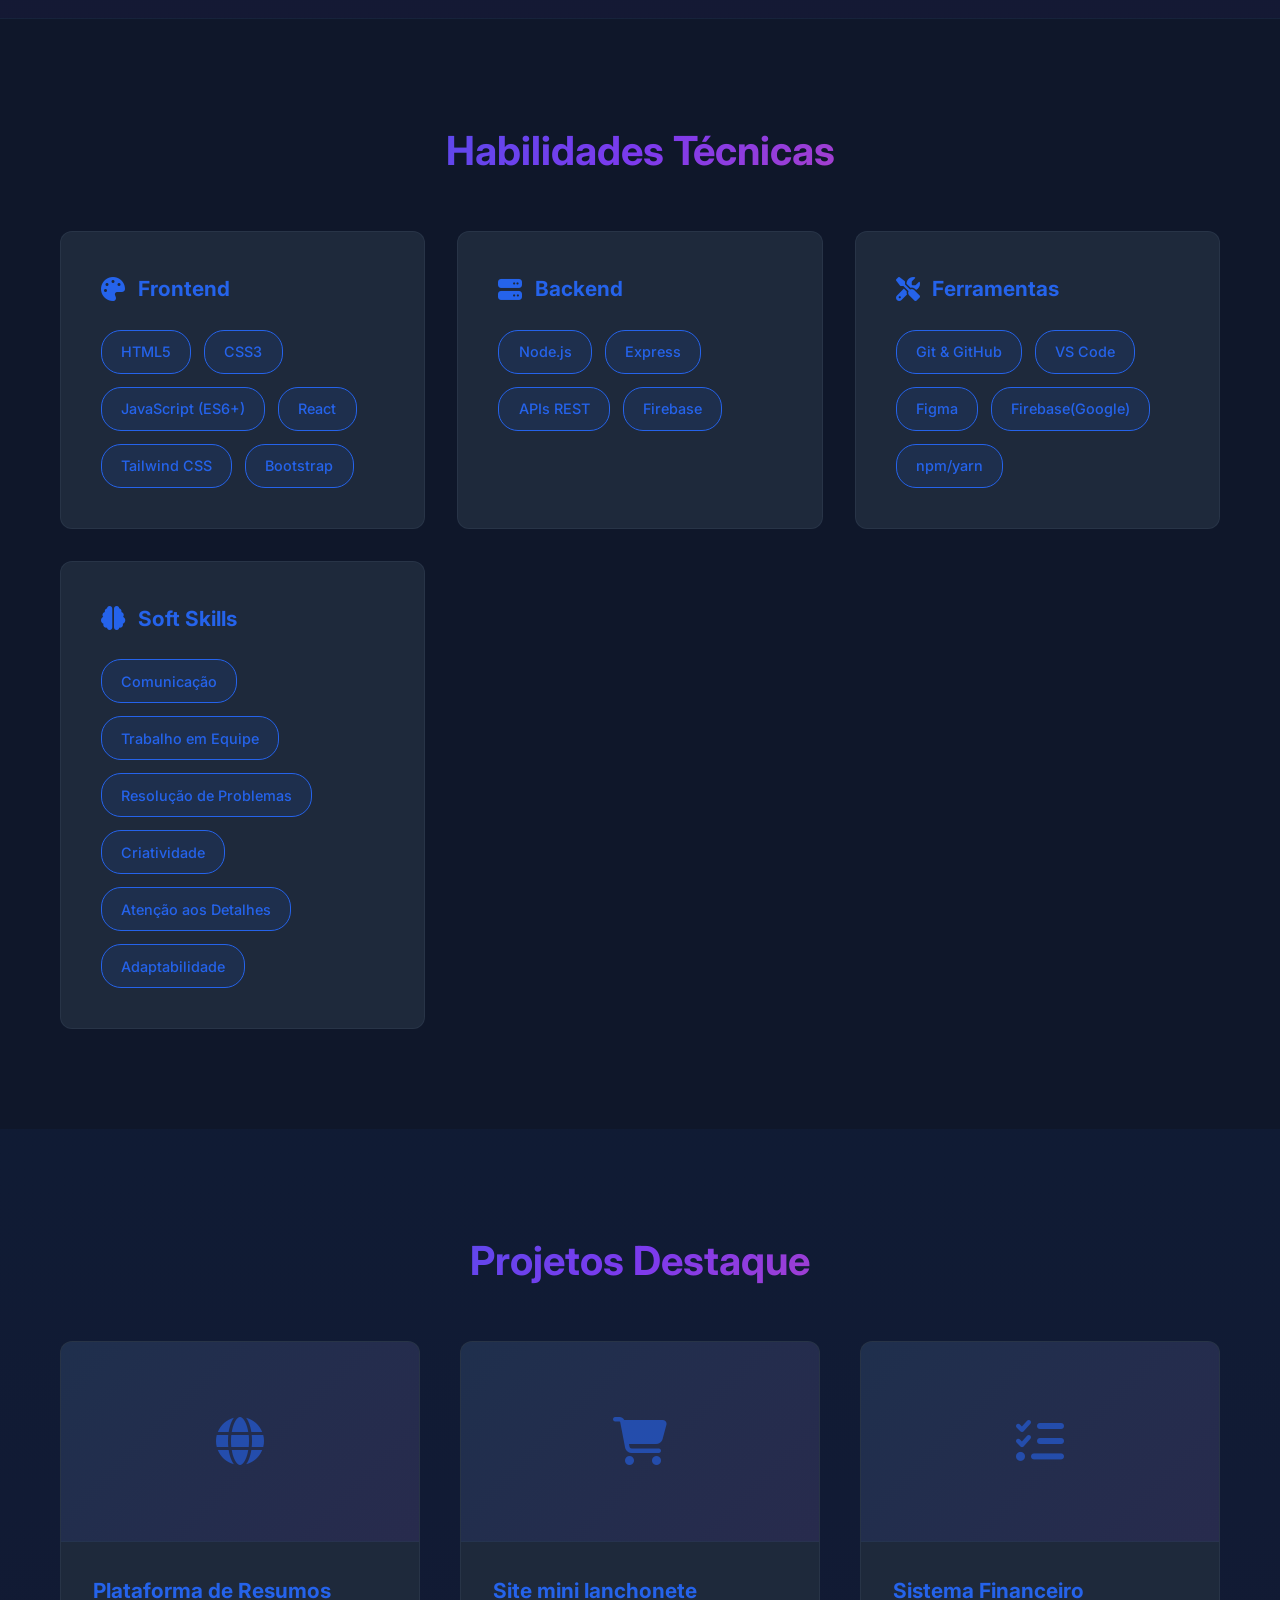
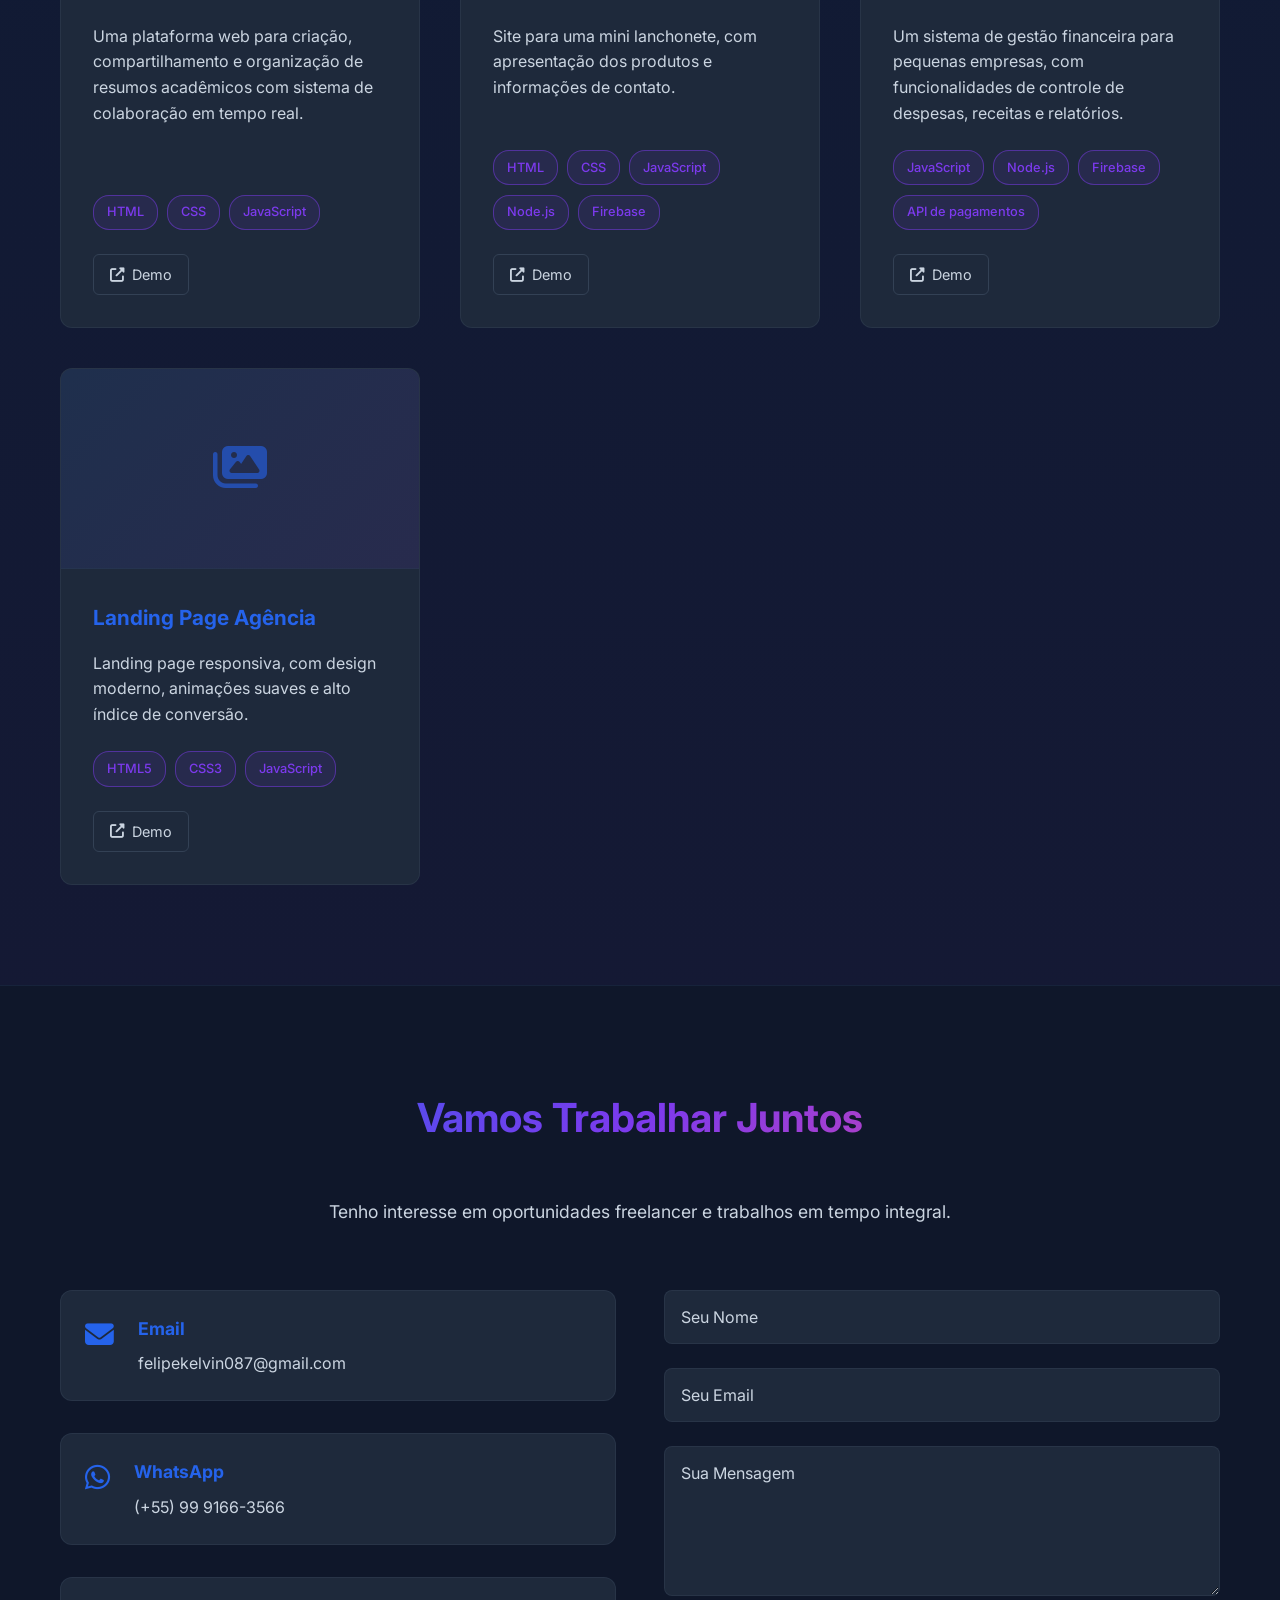
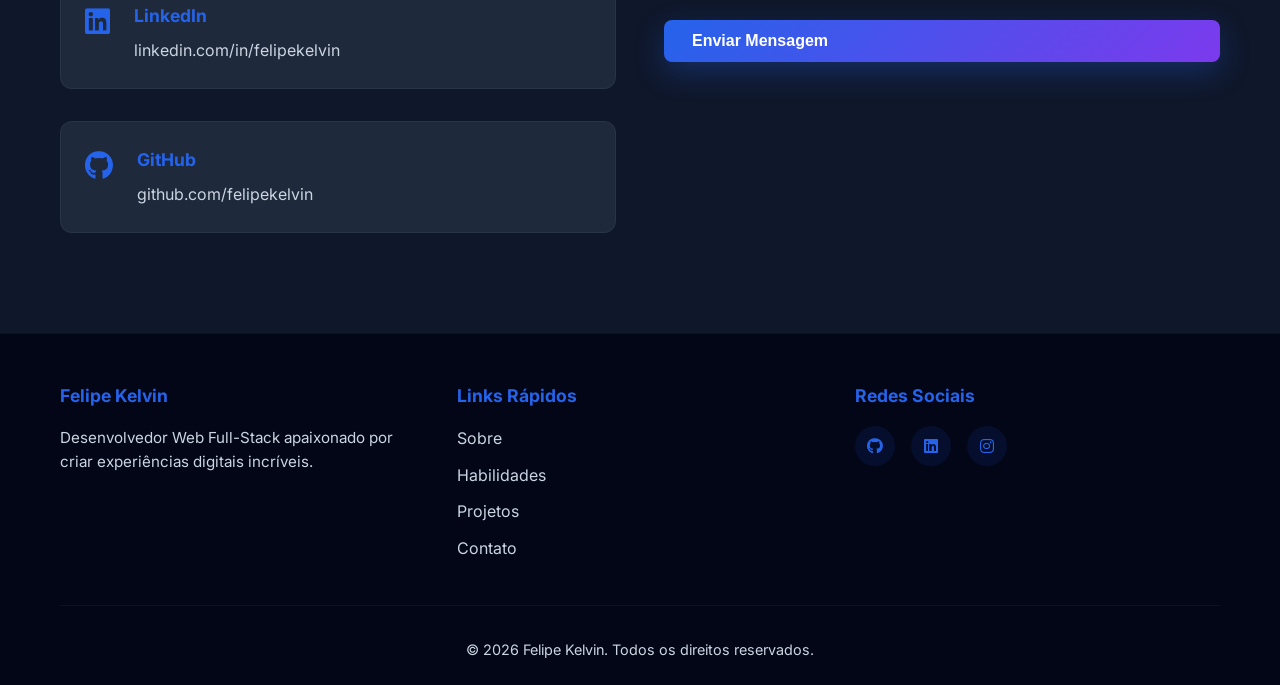
==== commit d86529d1: "Evitando xss" ====
--- a/index.html
+++ b/index.html
@@ -311,13 +311,13 @@
 
         <form class="contact-form">
           <div class="form-group">
-            <input type="text" placeholder="Seu Nome" required>
+            <input type="text" name="name" placeholder="Seu Nome" required autocomplete="name">
           </div>
           <div class="form-group">
-            <input type="email" placeholder="Seu Email" required>
+            <input type="email" name="email" placeholder="Seu Email" required autocomplete="email">
           </div>
           <div class="form-group">
-            <textarea placeholder="Sua Mensagem" rows="5" required></textarea>
+            <textarea name="message" placeholder="Sua Mensagem" rows="5" required></textarea>
           </div>
           <button type="submit" class="btn btn-primary">Enviar Mensagem</button>
         </form>
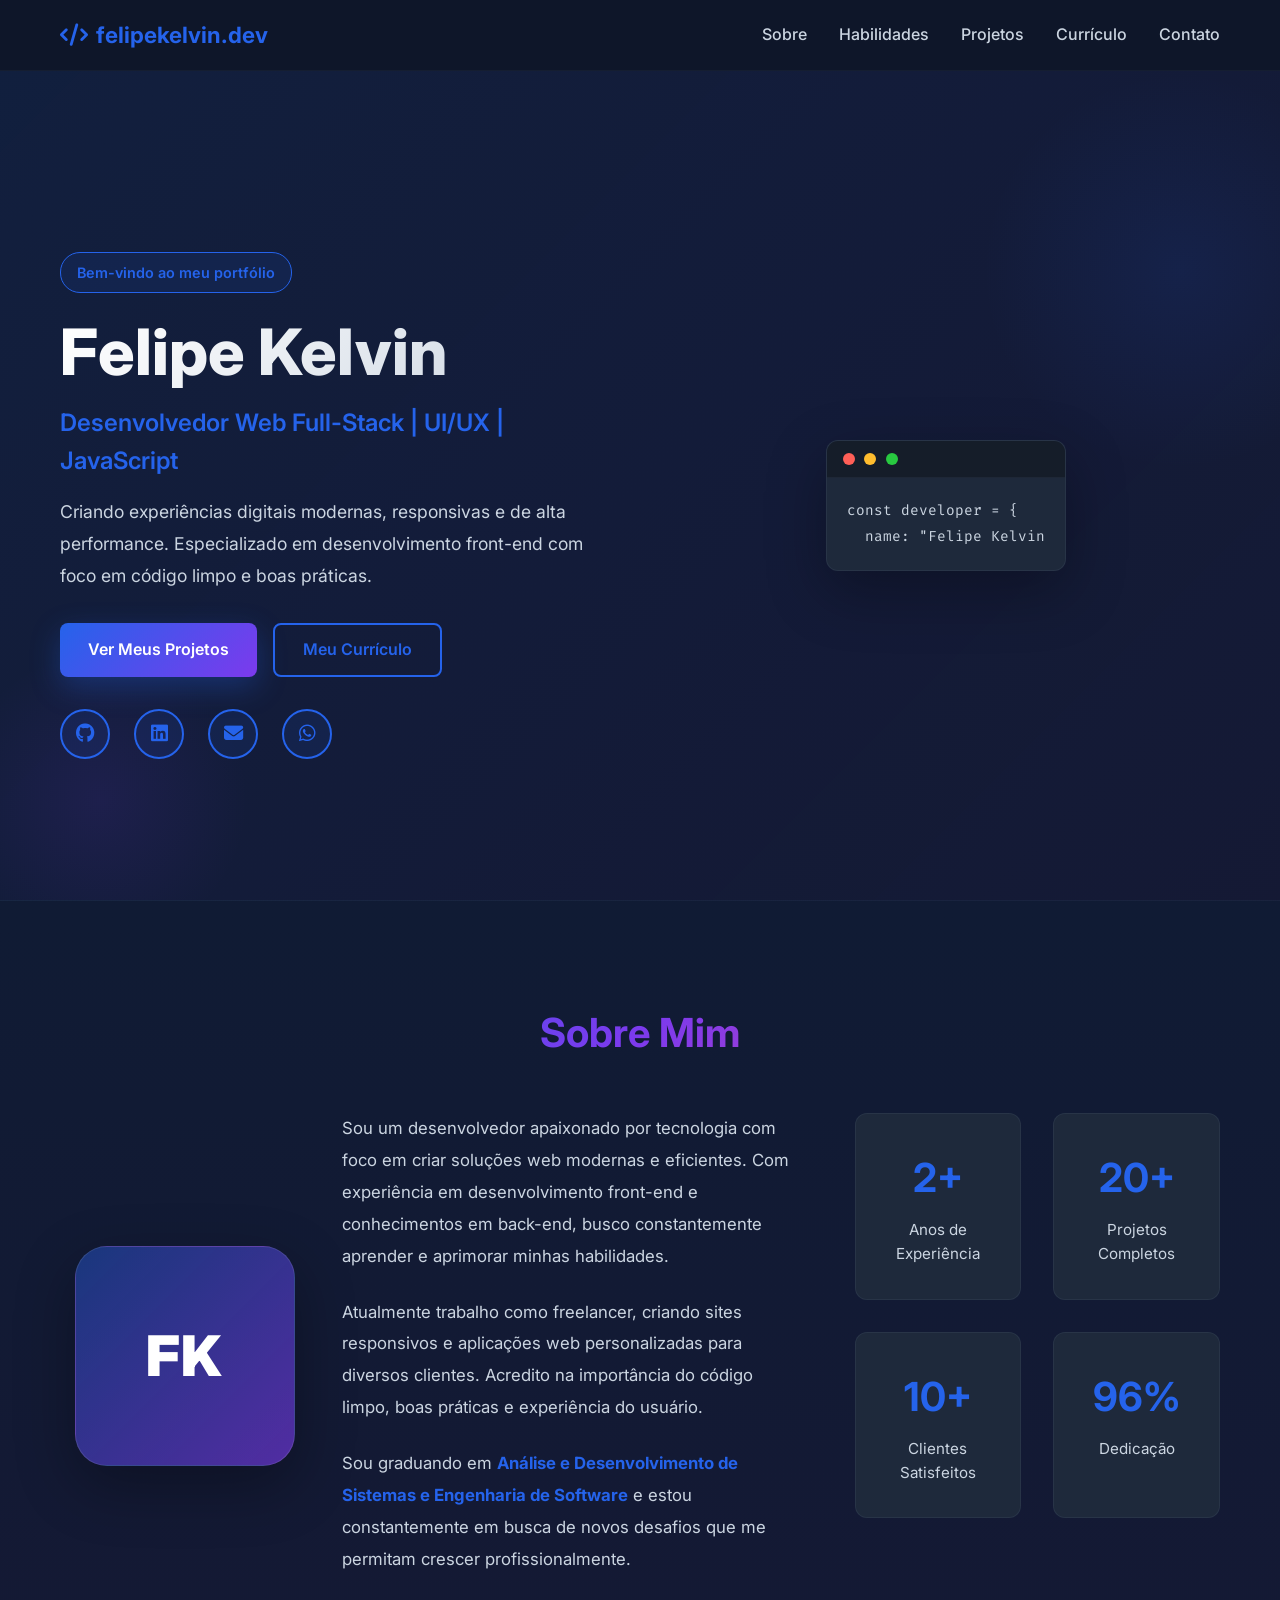
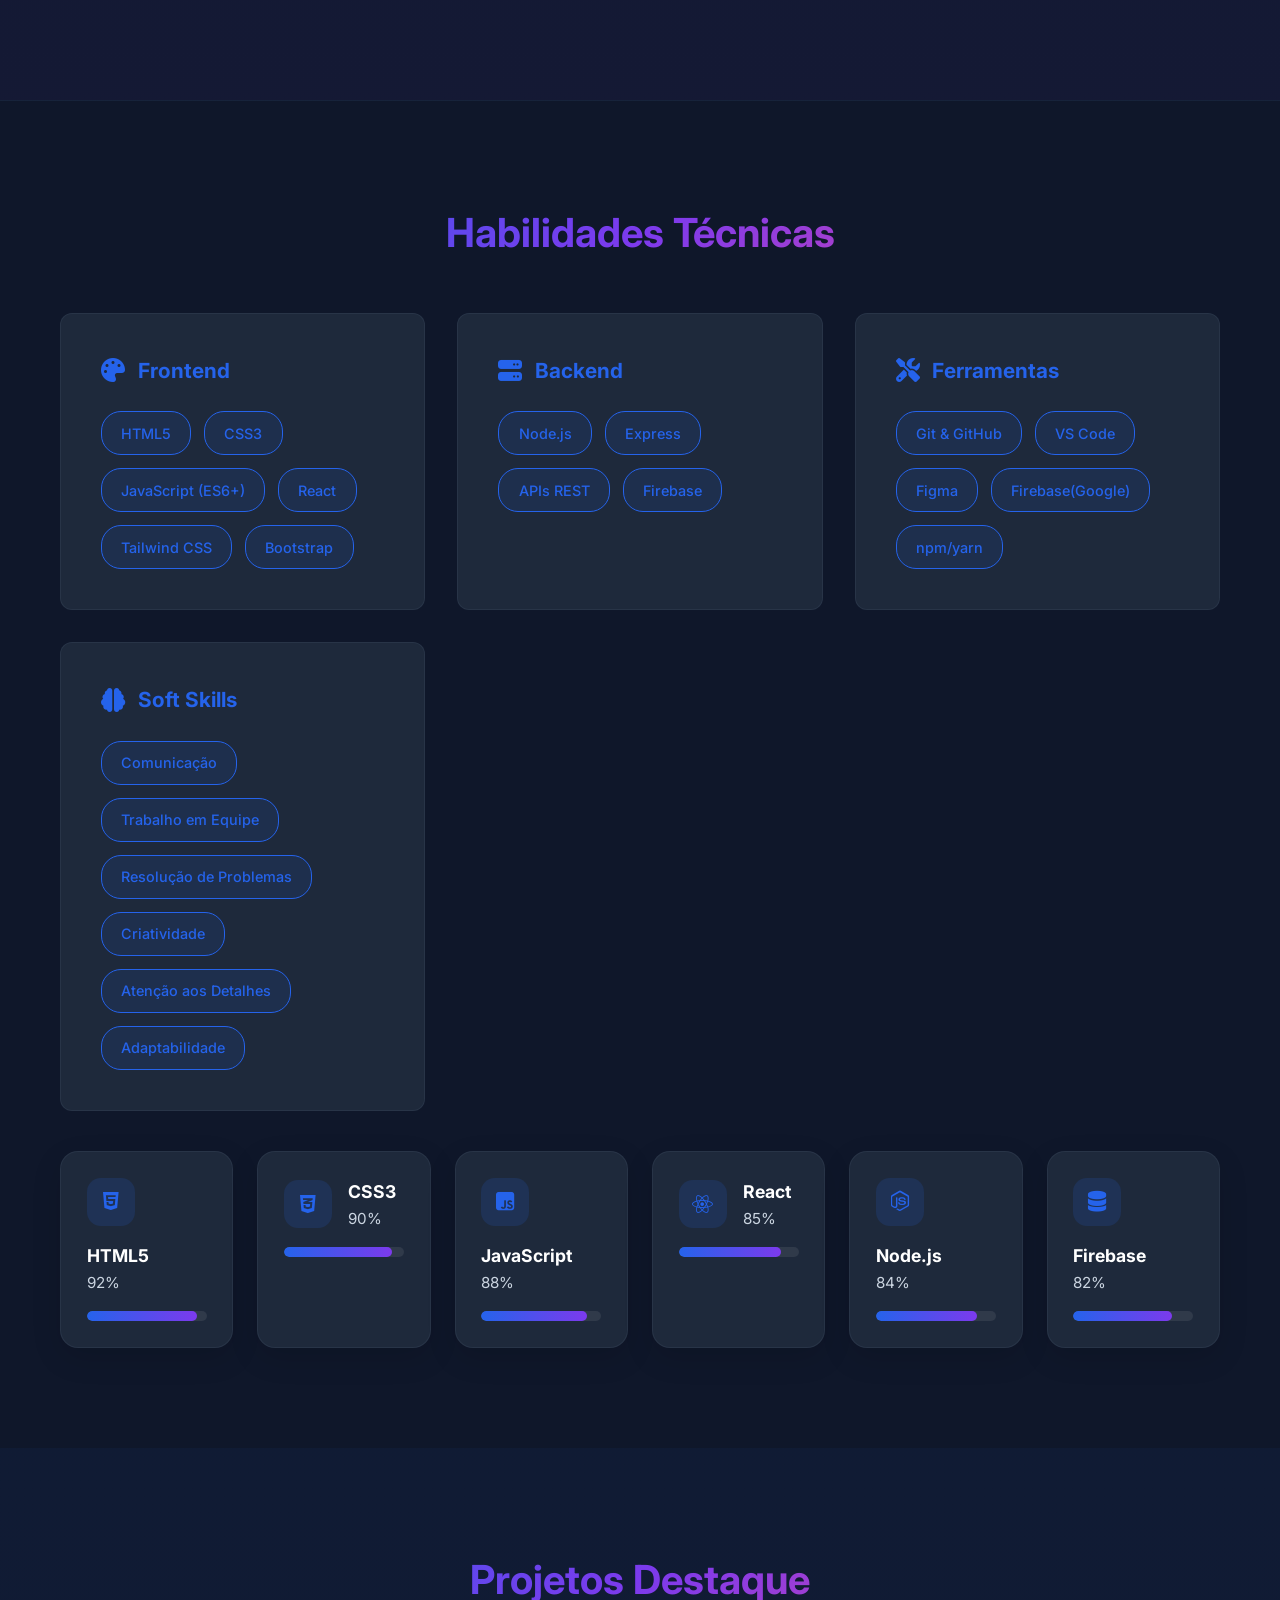
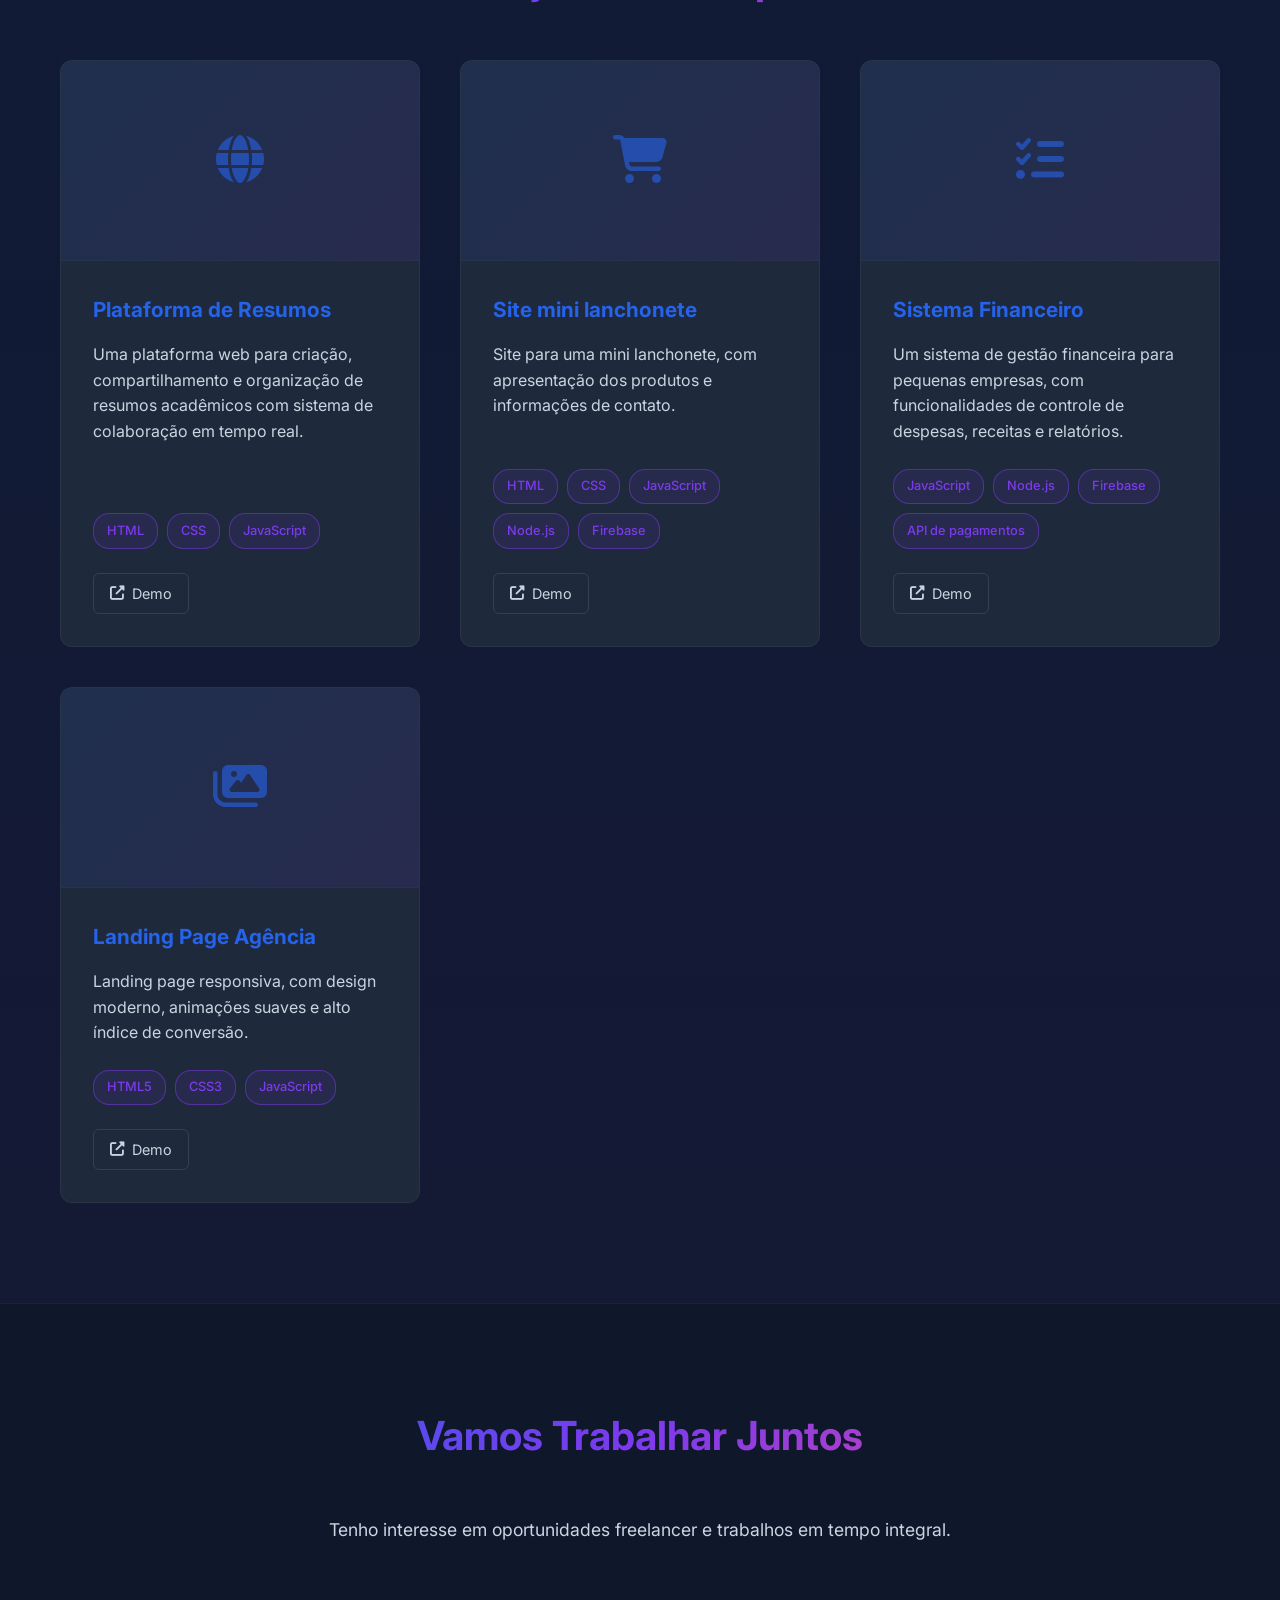
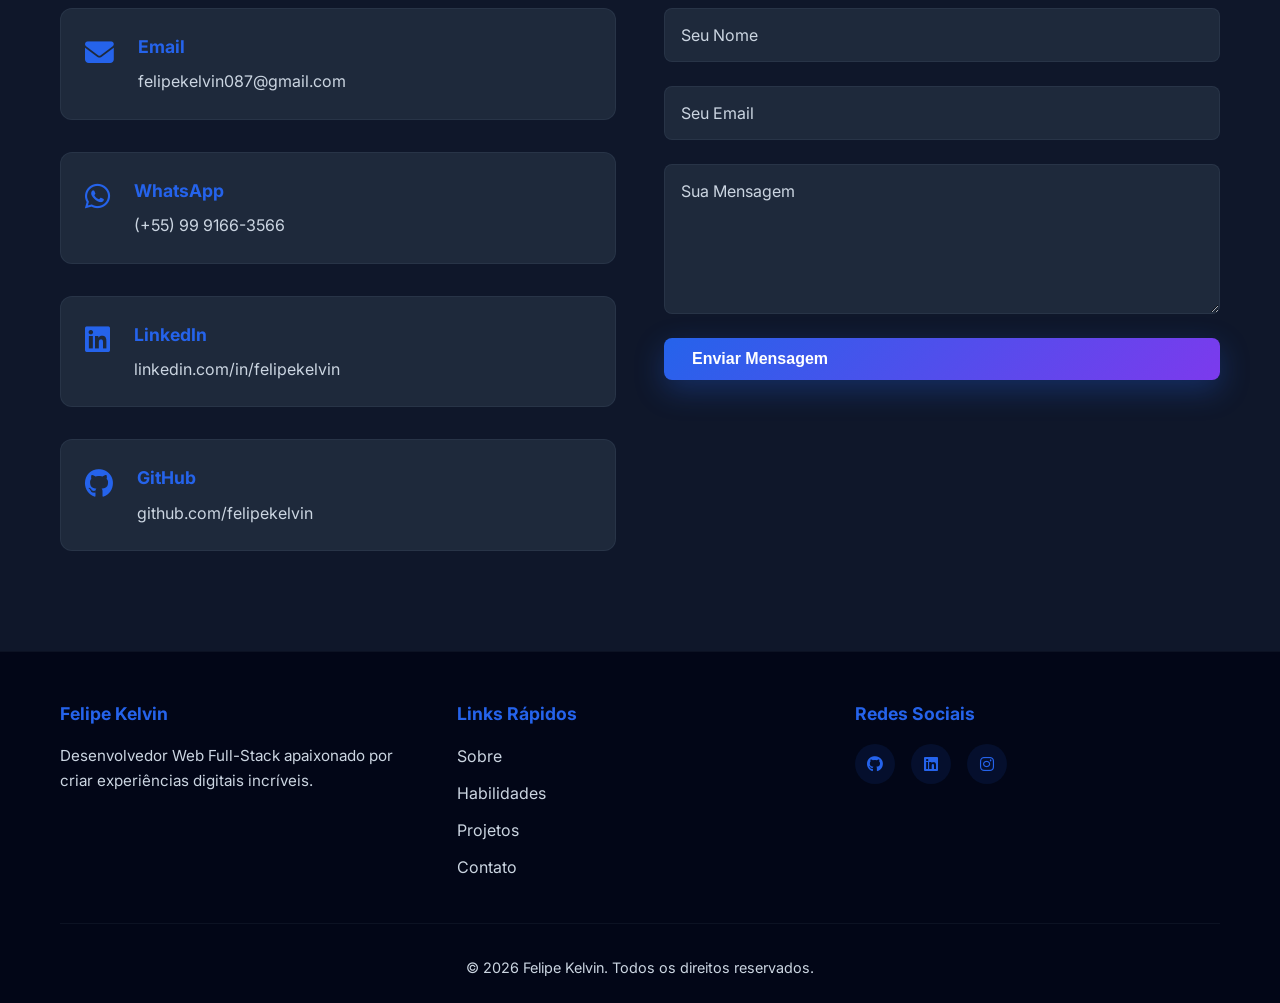
==== commit f2c24d92: "melhorando a interface" ====
--- a/index.html
+++ b/index.html
@@ -24,6 +24,7 @@
         <li><a href="#sobre" class="nav-link">Sobre</a></li>
         <li><a href="#skills" class="nav-link">Habilidades</a></li>
         <li><a href="#projetos" class="nav-link">Projetos</a></li>
+        <li><a href="curriculo.html" class="nav-link">Currículo</a></li>
         <li><a href="#contato" class="nav-link">Contato</a></li>
       </ul>
       <div class="hamburger" id="hamburger">
@@ -47,7 +48,7 @@
         </p>
         <div class="hero-buttons">
           <a href="#projetos" class="btn btn-primary">Ver Meus Projetos</a>
-          <a href="#contato" class="btn btn-secondary">Entre em Contato</a>
+          <a href="curriculo.html" class="btn btn-secondary">Meu Currículo</a>
         </div>
         <div class="social-links">
           <a href="https://github.com" target="_blank" title="GitHub"><i class="fab fa-github"></i></a>
@@ -79,20 +80,27 @@
     <div class="container">
       <h2 class="section-title">Sobre Mim</h2>
       <div class="about-content">
-        <div class="about-text">
-          <p>
-            Sou um desenvolvedor apaixonado por tecnologia com foco em criar soluções web modernas e eficientes. 
-            Com experiência em desenvolvimento front-end e conhecimentos em back-end, busco constantemente aprender 
-            e aprimorar minhas habilidades.
-          </p>
-          <p>
-            Atualmente trabalho como freelancer, criando sites responsivos e aplicações web personalizadas para 
-            diversos clientes. Acredito na importância do código limpo, boas práticas e experiência do usuário.
-          </p>
-          <p>
-            Sou graduando em <strong>Análise e Desenvolvimento de Sistemas e Engenharia de Software</strong> e estou constantemente em busca 
-            de novos desafios que me permitam crescer profissionalmente.
-          </p>
+        <div class="about-profile">
+          <div class="about-photo">
+            <div class="avatar">
+              <span>FK</span>
+            </div>
+          </div>
+          <div class="about-text">
+            <p>
+              Sou um desenvolvedor apaixonado por tecnologia com foco em criar soluções web modernas e eficientes. 
+              Com experiência em desenvolvimento front-end e conhecimentos em back-end, busco constantemente aprender 
+              e aprimorar minhas habilidades.
+            </p>
+            <p>
+              Atualmente trabalho como freelancer, criando sites responsivos e aplicações web personalizadas para 
+              diversos clientes. Acredito na importância do código limpo, boas práticas e experiência do usuário.
+            </p>
+            <p>
+              Sou graduando em <strong>Análise e Desenvolvimento de Sistemas e Engenharia de Software</strong> e estou constantemente em busca 
+              de novos desafios que me permitam crescer profissionalmente.
+            </p>
+          </div>
         </div>
         <div class="about-stats">
           <div class="stat">
@@ -167,6 +175,74 @@
           </div>
         </div>
       </div>
+
+      <div class="skill-cards">
+        <div class="skill-card">
+          <div class="skill-card-header">
+            <div class="skill-icon"><i class="fab fa-html5"></i></div>
+            <div>
+              <h4>HTML5</h4>
+              <span>92%</span>
+            </div>
+          </div>
+          <div class="skill-meter"><span style="width: 92%;"></span></div>
+        </div>
+
+        <div class="skill-card">
+          <div class="skill-card-header">
+            <div class="skill-icon"><i class="fab fa-css3-alt"></i></div>
+            <div>
+              <h4>CSS3</h4>
+              <span>90%</span>
+            </div>
+          </div>
+          <div class="skill-meter"><span style="width: 90%;"></span></div>
+        </div>
+
+        <div class="skill-card">
+          <div class="skill-card-header">
+            <div class="skill-icon"><i class="fab fa-js-square"></i></div>
+            <div>
+              <h4>JavaScript</h4>
+              <span>88%</span>
+            </div>
+          </div>
+          <div class="skill-meter"><span style="width: 88%;"></span></div>
+        </div>
+
+        <div class="skill-card">
+          <div class="skill-card-header">
+            <div class="skill-icon"><i class="fab fa-react"></i></div>
+            <div>
+              <h4>React</h4>
+              <span>85%</span>
+            </div>
+          </div>
+          <div class="skill-meter"><span style="width: 85%;"></span></div>
+        </div>
+
+        <div class="skill-card">
+          <div class="skill-card-header">
+            <div class="skill-icon"><i class="fab fa-node-js"></i></div>
+            <div>
+              <h4>Node.js</h4>
+              <span>84%</span>
+            </div>
+          </div>
+          <div class="skill-meter"><span style="width: 84%;"></span></div>
+        </div>
+
+        <div class="skill-card">
+          <div class="skill-card-header">
+            <div class="skill-icon"><i class="fas fa-database"></i></div>
+            <div>
+              <h4>Firebase</h4>
+              <span>82%</span>
+            </div>
+          </div>
+          <div class="skill-meter"><span style="width: 82%;"></span></div>
+        </div>
+      </div>
     </div>
   </section>
 
--- a/style.css
+++ b/style.css
@@ -556,6 +556,38 @@
   color: var(--primary);
 }
 
+.about-profile {
+  display: grid;
+  grid-template-columns: 250px 1fr;
+  gap: 2rem;
+  align-items: center;
+}
+
+.about-photo {
+  display: flex;
+  align-items: center;
+  justify-content: center;
+}
+
+.avatar {
+  width: 220px;
+  height: 220px;
+  border-radius: 32px;
+  background: linear-gradient(135deg, rgba(37, 99, 235, 0.4), rgba(124, 58, 237, 0.6));
+  display: flex;
+  align-items: center;
+  justify-content: center;
+  box-shadow: var(--shadow);
+  border: 1px solid rgba(255, 255, 255, 0.1);
+}
+
+.avatar span {
+  font-size: 3.5rem;
+  color: white;
+  font-weight: 900;
+  letter-spacing: 0.1rem;
+}
+
 .about-stats {
   display: grid;
   grid-template-columns: repeat(2, 1fr);
@@ -644,6 +676,156 @@
   font-size: 1.3rem;
   margin-bottom: 1.5rem;
   color: var(--primary);
+}
+
+.skill-cards {
+  display: grid;
+   grid-template-columns: repeat(auto-fit, minmax(0, 1fr));
+   gap: 1.5rem;
+   margin-top: 2.5rem;
+ }
+
+ .skill-card {
+   width: 100%;
+   box-sizing: border-box;
+   background: var(--bg-card);
+   border: 1px solid rgba(51, 65, 85, 0.5);
+   border-radius: 18px;
+   padding: 1.6rem;
+   transition: var(--transition);
+   box-shadow: 0 10px 30px rgba(0, 0, 0, 0.12);
+ }
+
+ .skill-card:hover {
+   transform: translateY(-6px);
+   border-color: var(--primary);
+   box-shadow: 0 20px 40px rgba(37, 99, 235, 0.18);
+ }
+
+ .skill-card-header {
+   display: flex;
+   align-items: center;
+   gap: 1rem;
+   margin-bottom: 1rem;
+   flex-wrap: wrap;
+ }
+
+ .skill-card-header > div {
+   min-width: 0;
+ }
+
+ .skill-icon {
+   width: 48px;
+   height: 48px;
+   border-radius: 14px;
+   display: grid;
+   place-items: center;
+   background: rgba(37, 99, 235, 0.15);
+   color: var(--primary);
+   font-size: 1.3rem;
+}
+
+.skill-card h4 {
+  font-size: 1.1rem;
+  margin: 0;
+  color: white;
+}
+
+.skill-card-header span {
+  color: var(--text-secondary);
+  font-size: 0.95rem;
+}
+
+.skill-meter {
+  height: 10px;
+  width: 100%;
+  background: rgba(255, 255, 255, 0.08);
+  border-radius: 999px;
+  overflow: hidden;
+}
+
+.skill-meter span {
+  display: block;
+  height: 100%;
+  border-radius: 999px;
+  background: linear-gradient(90deg, var(--primary), var(--secondary));
+  transition: width 0.6s ease;
+}
+
+.resume-hero {
+  min-height: calc(60vh - 70px);
+  padding: 120px 0 80px;
+  background: linear-gradient(135deg, rgba(37, 99, 235, 0.1), rgba(124, 58, 237, 0.05));
+}
+
+.resume-section {
+  padding: 100px 0;
+  width: 100%;
+  box-sizing: border-box;
+  background: linear-gradient(180deg, rgba(15, 23, 42, 0.98), rgba(15, 23, 42, 0.96));
+}
+
+.resume-list {
+  display: grid;
+  gap: 1.5rem;
+}
+
+.resume-item {
+  background: var(--bg-card);
+  border: 1px solid rgba(51, 65, 85, 0.5);
+  border-radius: 16px;
+  padding: 2rem;
+  transition: var(--transition);
+}
+
+.resume-item:hover {
+  transform: translateY(-5px);
+  border-color: var(--primary);
+}
+
+.resume-item-header {
+  display: flex;
+  align-items: flex-start;
+  justify-content: space-between;
+  gap: 1rem;
+  margin-bottom: 1rem;
+}
+
+.resume-item-header h3 {
+  font-size: 1.3rem;
+  margin: 0;
+  color: var(--primary);
+}
+
+.resume-date {
+  color: var(--text-secondary);
+  font-weight: 600;
+  white-space: nowrap;
+}
+
+.resume-item p {
+  color: var(--text-secondary);
+  line-height: 1.8;
+  margin: 0;
+}
+
+@media (max-width: 768px) {
+  .resume-hero {
+    padding: 80px 0 60px;
+  }
+
+  .resume-item {
+    padding: 1.5rem;
+  }
+
+  .resume-item-header {
+    flex-direction: column;
+    align-items: flex-start;
+  }
+
+  .resume-date {
+    margin-top: 0.5rem;
+  }
 }
 
 .skill-category i {
@@ -1114,6 +1296,15 @@
     gap: 2rem;
   }
 
+  .about-profile {
+    grid-template-columns: 1fr;
+  }
+
+  .avatar {
+    width: 180px;
+    height: 180px;
+  }
+
   .about-stats {
     grid-template-columns: repeat(2, 1fr);
     gap: 1.5rem;
@@ -1128,11 +1319,46 @@
   }
 
   .skills-grid {
-    grid-template-columns: repeat(2, 1fr);
+    display: flex;
+    gap: 1rem;
+    overflow-x: auto;
+    padding-bottom: 0.75rem;
+    scroll-snap-type: x mandatory;
+    -webkit-overflow-scrolling: touch;
+    scrollbar-width: none;
+    -ms-overflow-style: none;
+  }
+
+  .skills-grid::-webkit-scrollbar {
+    display: none;
   }
 
   .skill-category {
+    min-width: 260px;
+    flex: 0 0 85%;
+    scroll-snap-align: start;
     padding: 1.5rem;
+  }
+
+  .skill-cards {
+    display: flex;
+    gap: 1rem;
+    overflow-x: auto;
+    padding-bottom: 0.75rem;
+    scroll-snap-type: x mandatory;
+    -webkit-overflow-scrolling: touch;
+    scrollbar-width: none;
+    -ms-overflow-style: none;
+  }
+
+  .skill-cards::-webkit-scrollbar {
+    display: none;
+  }
+
+  .skill-card {
+    min-width: 260px;
+    flex: 0 0 85%;
+    scroll-snap-align: start;
   }
 
   .projects {
@@ -1270,6 +1496,19 @@
     gap: 2rem;
   }
 
+  .about-profile {
+    grid-template-columns: 1fr;
+  }
+
+  .about-photo {
+    justify-content: center;
+  }
+
+  .avatar {
+    width: 150px;
+    height: 150px;
+  }
+
   .about-stats {
     grid-template-columns: 1fr;
   }
@@ -1291,12 +1530,25 @@
   }
 
   .skills-grid {
-    gap: 1.5rem;
+    display: flex;
+    gap: 1rem;
+    overflow-x: auto;
+    padding-bottom: 0.75rem;
+    scroll-snap-type: x mandatory;
+    -webkit-overflow-scrolling: touch;
+    scrollbar-width: none;
+    -ms-overflow-style: none;
+  }
+
+  .skills-grid::-webkit-scrollbar {
+    display: none;
   }
 
   .skill-category {
+    min-width: 220px;
+    flex: 0 0 90%;
+    scroll-snap-align: start;
     padding: 1rem;
-
   }
 
   .skill-category h3 {
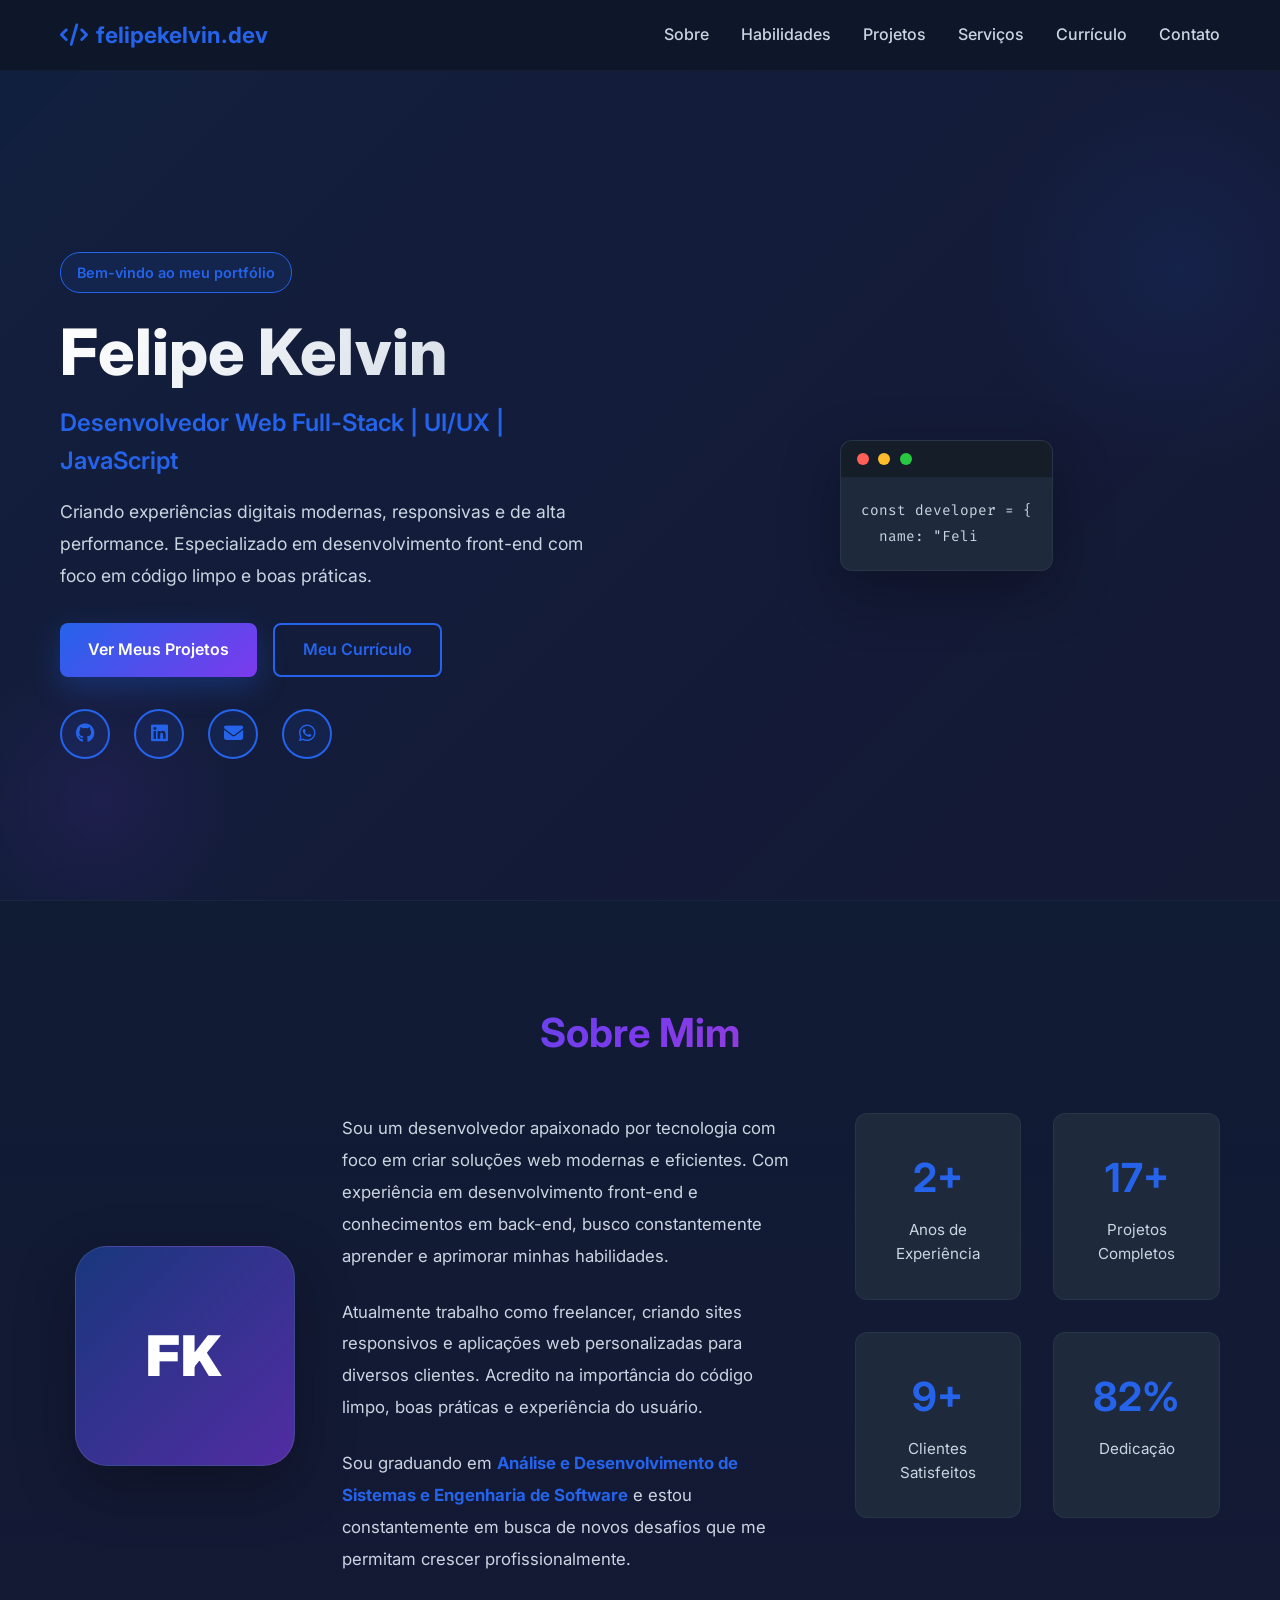
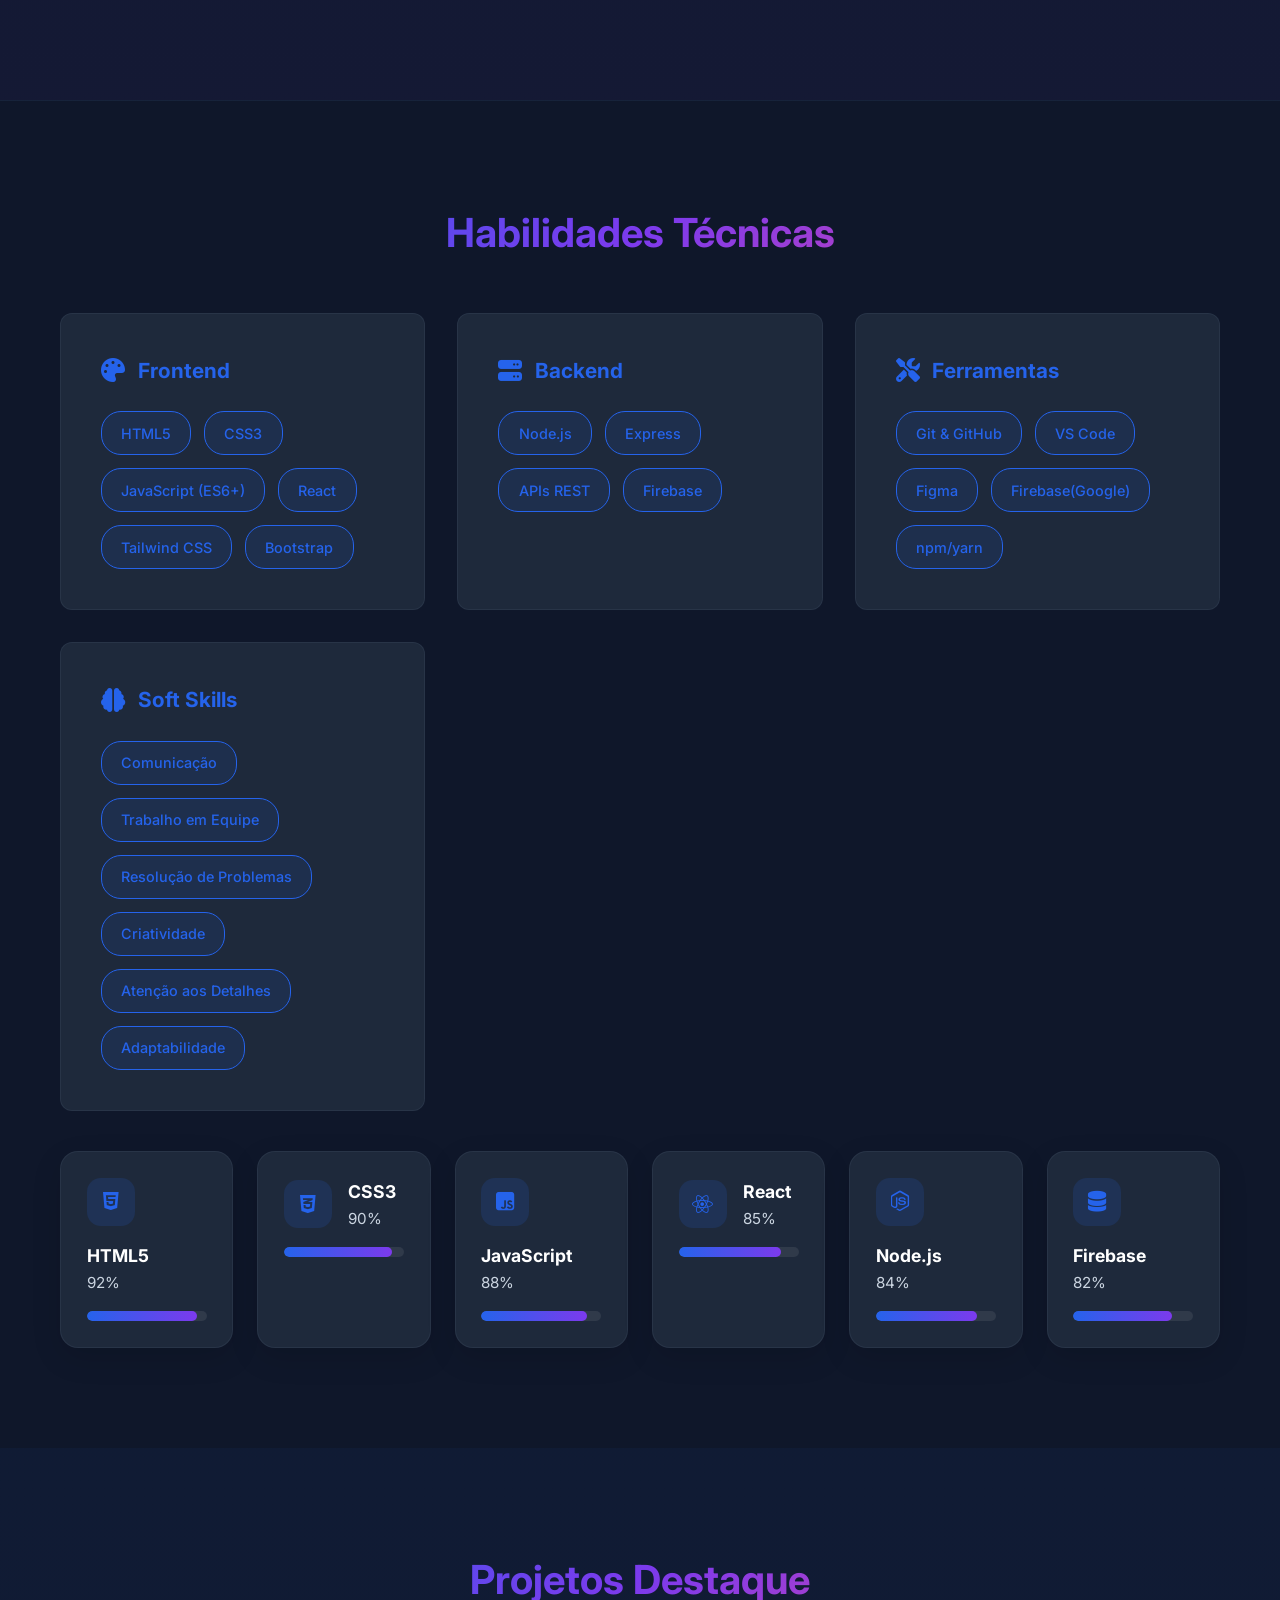
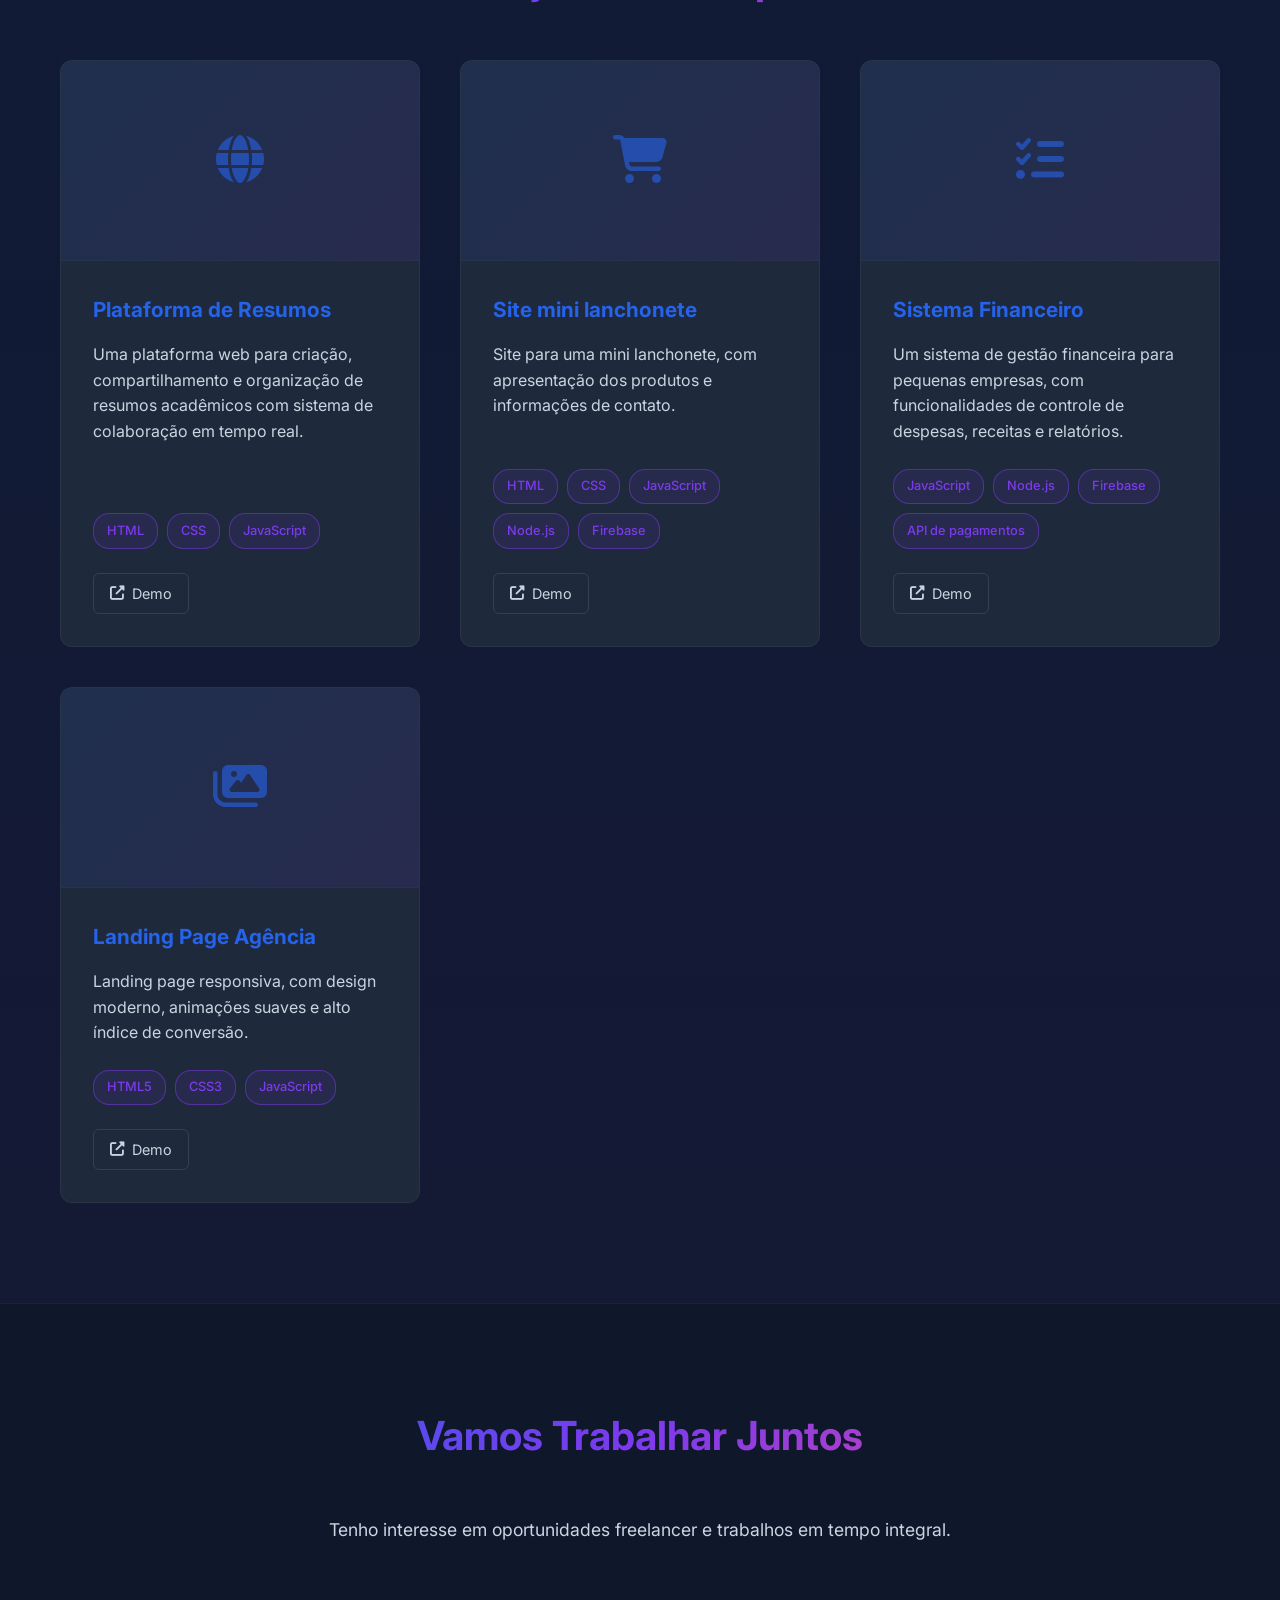
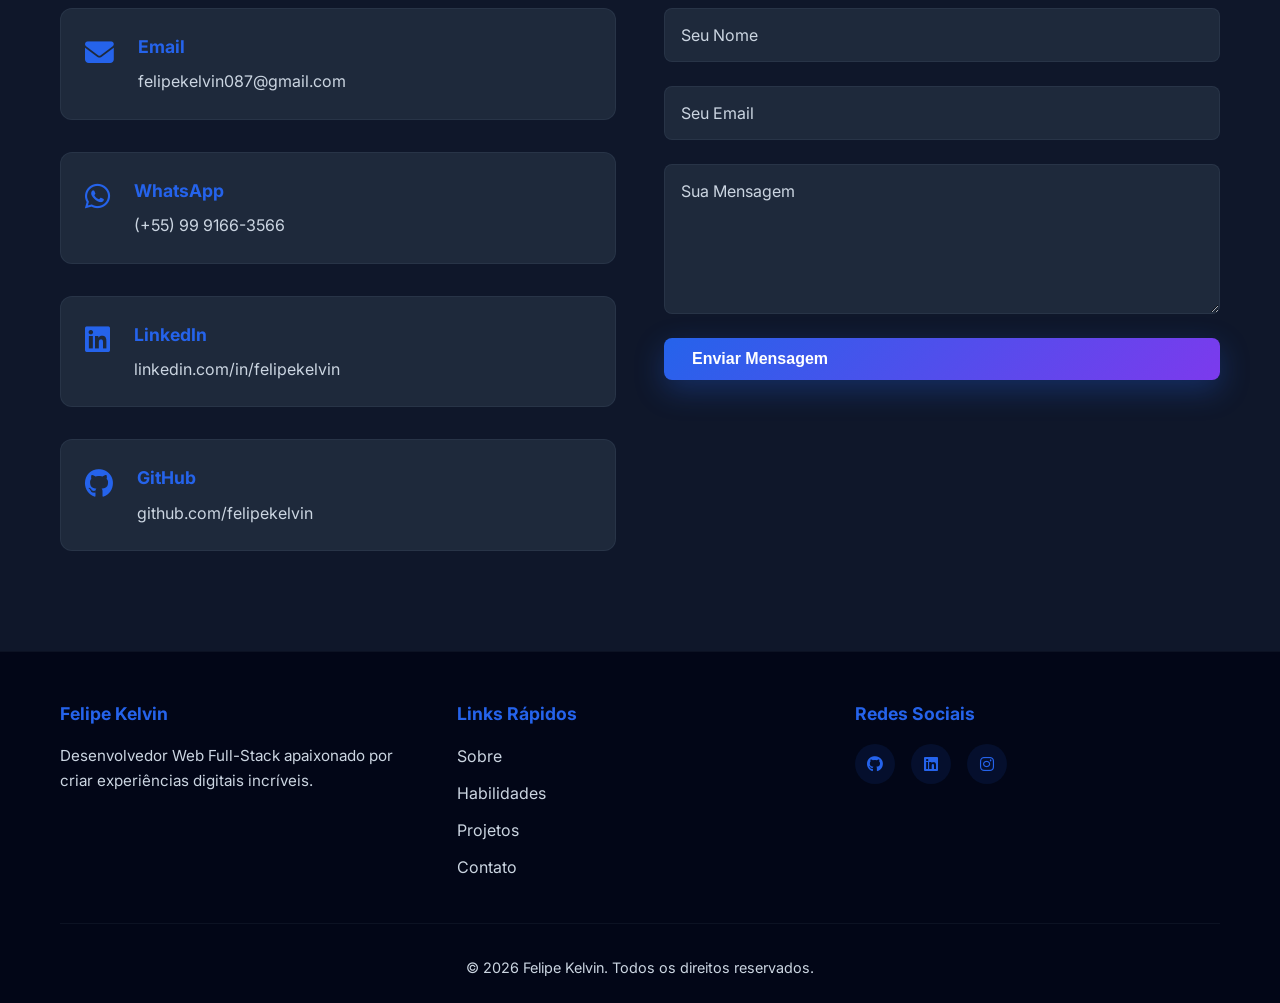
==== commit e4b50933: "add pagina de meus servicos ao portfolio" ====
--- a/index.html
+++ b/index.html
@@ -24,6 +24,7 @@
         <li><a href="#sobre" class="nav-link">Sobre</a></li>
         <li><a href="#skills" class="nav-link">Habilidades</a></li>
         <li><a href="#projetos" class="nav-link">Projetos</a></li>
+        <li><a href="services.html" class="nav-link">Serviços</a></li>
         <li><a href="curriculo.html" class="nav-link">Currículo</a></li>
         <li><a href="#contato" class="nav-link">Contato</a></li>
       </ul>
--- a/style.css
+++ b/style.css
@@ -394,6 +394,70 @@
   transition: var(--transition);
 }
 
+  .service-section {
+    padding: 100px 0 80px;
+    background: linear-gradient(180deg, rgba(15, 23, 42, 0.98) 0%, rgba(15, 23, 42, 0.95) 100%);
+  }
+
+  .service-grid {
+    display: grid;
+    grid-template-columns: repeat(3, minmax(250px, 1fr));
+    gap: 2rem;
+    align-items: stretch;
+  }
+
+  .service-card {
+    background: var(--bg-card);
+    border: 1px solid rgba(51, 65, 85, 0.6);
+    border-radius: 20px;
+    padding: 2rem;
+    box-shadow: var(--shadow);
+    display: flex;
+    flex-direction: column;
+    justify-content: space-between;
+    transition: var(--transition);
+  }
+
+  .service-card:hover {
+    transform: translateY(-6px);
+    border-color: rgba(37, 99, 235, 0.5);
+  }
+
+  .service-icon {
+    font-size: 2rem;
+    color: var(--primary);
+    margin-bottom: 1rem;
+  }
+
+  .service-card h3 {
+    font-size: 1.6rem;
+    margin-bottom: 1rem;
+  }
+
+  .service-card p {
+    color: var(--text-secondary);
+    line-height: 1.7;
+    margin-bottom: 1.8rem;
+  }
+
+  .hire-btn {
+    display: inline-flex;
+    align-items: center;
+    justify-content: center;
+    padding: 14px 22px;
+    background: linear-gradient(135deg, var(--primary), var(--secondary));
+    color: white;
+    border-radius: 10px;
+    text-decoration: none;
+    font-weight: 700;
+    transition: var(--transition);
+  }
+
+  .hire-btn:hover {
+    transform: translateY(-2px);
+    box-shadow: 0 18px 40px rgba(37, 99, 235, 0.25);
+  }
+
 .social-links a:hover {
   background: var(--primary);
   color: white;
@@ -514,6 +578,18 @@
 
   .social-links {
     margin-top: 1rem;
+  }
+
+  .service-section {
+    padding: 60px 0 40px;
+  }
+
+  .service-grid {
+    grid-template-columns: 1fr;
+  }
+
+  .hire-btn {
+    width: 100%;
   }
 }
 
@@ -1703,4 +1779,4 @@
 
 ::-webkit-scrollbar-thumb:hover {
   background: var(--primary-dark);
-}
+}
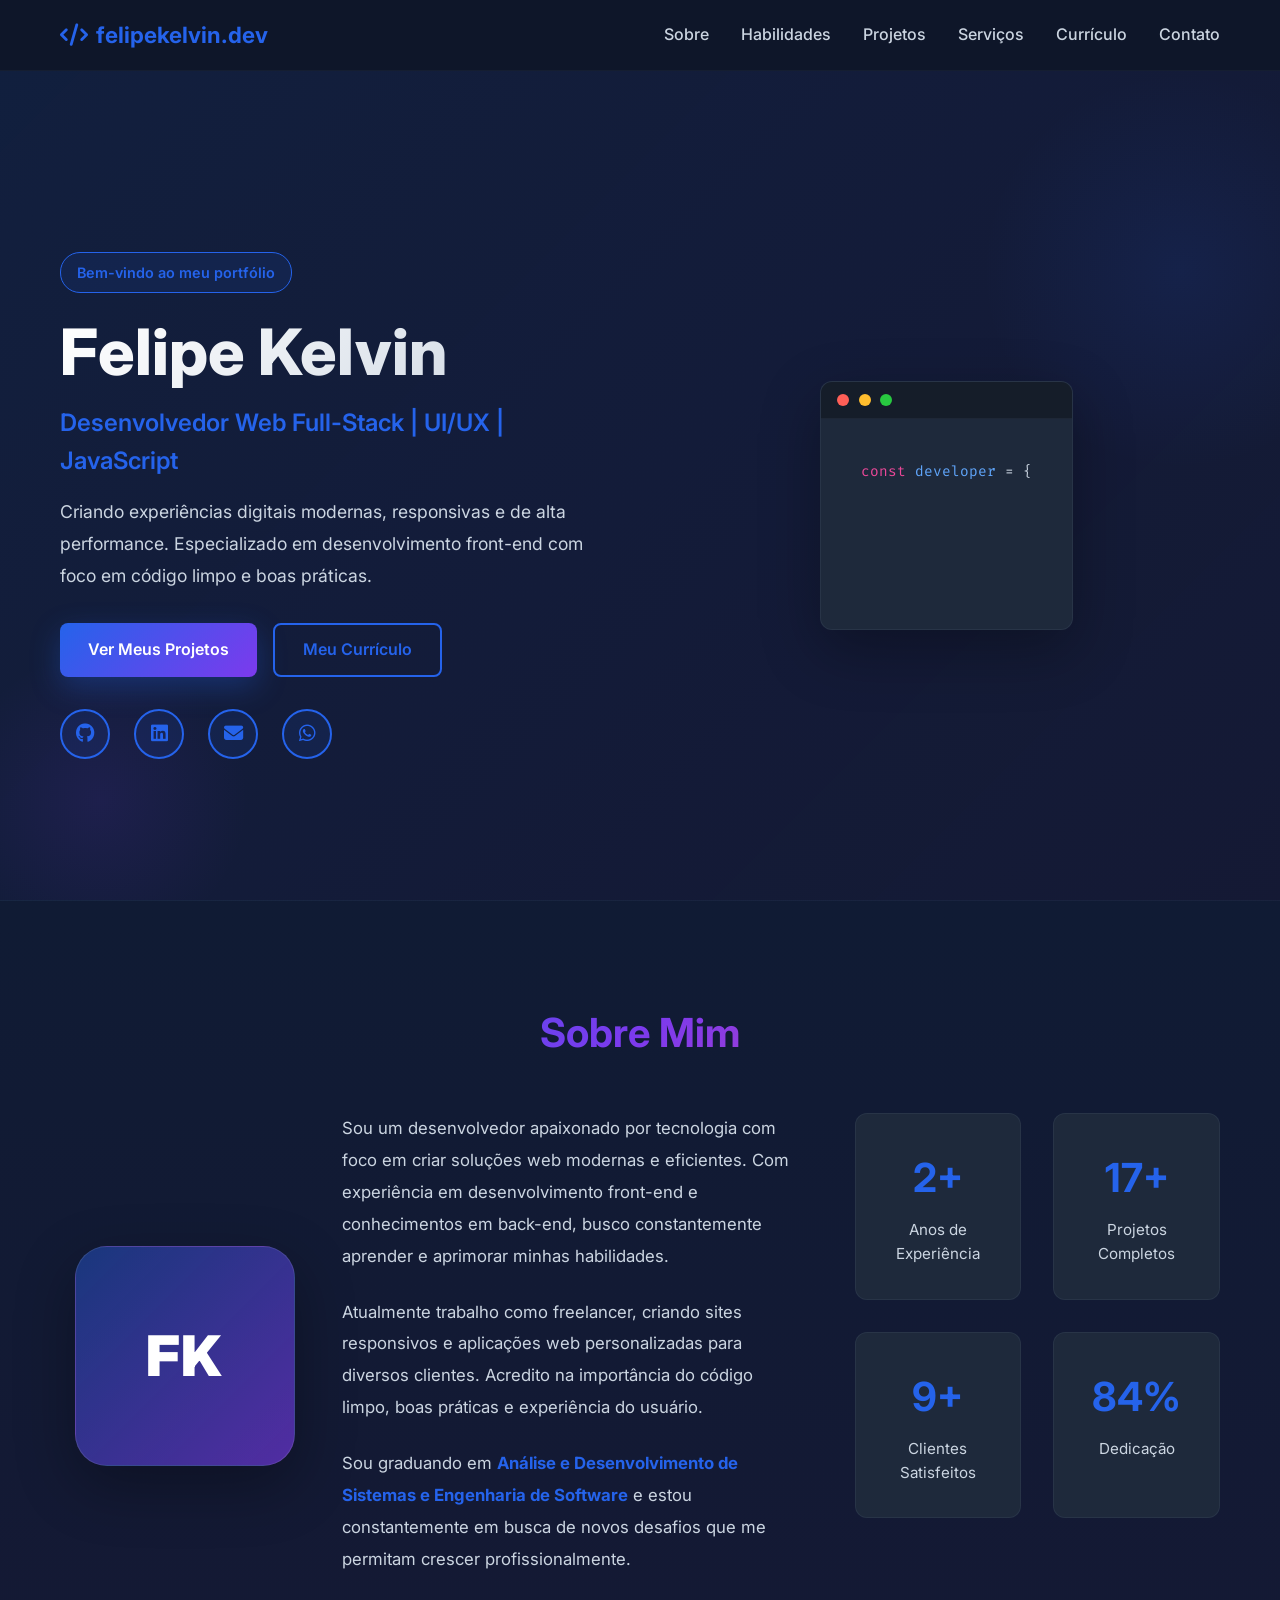
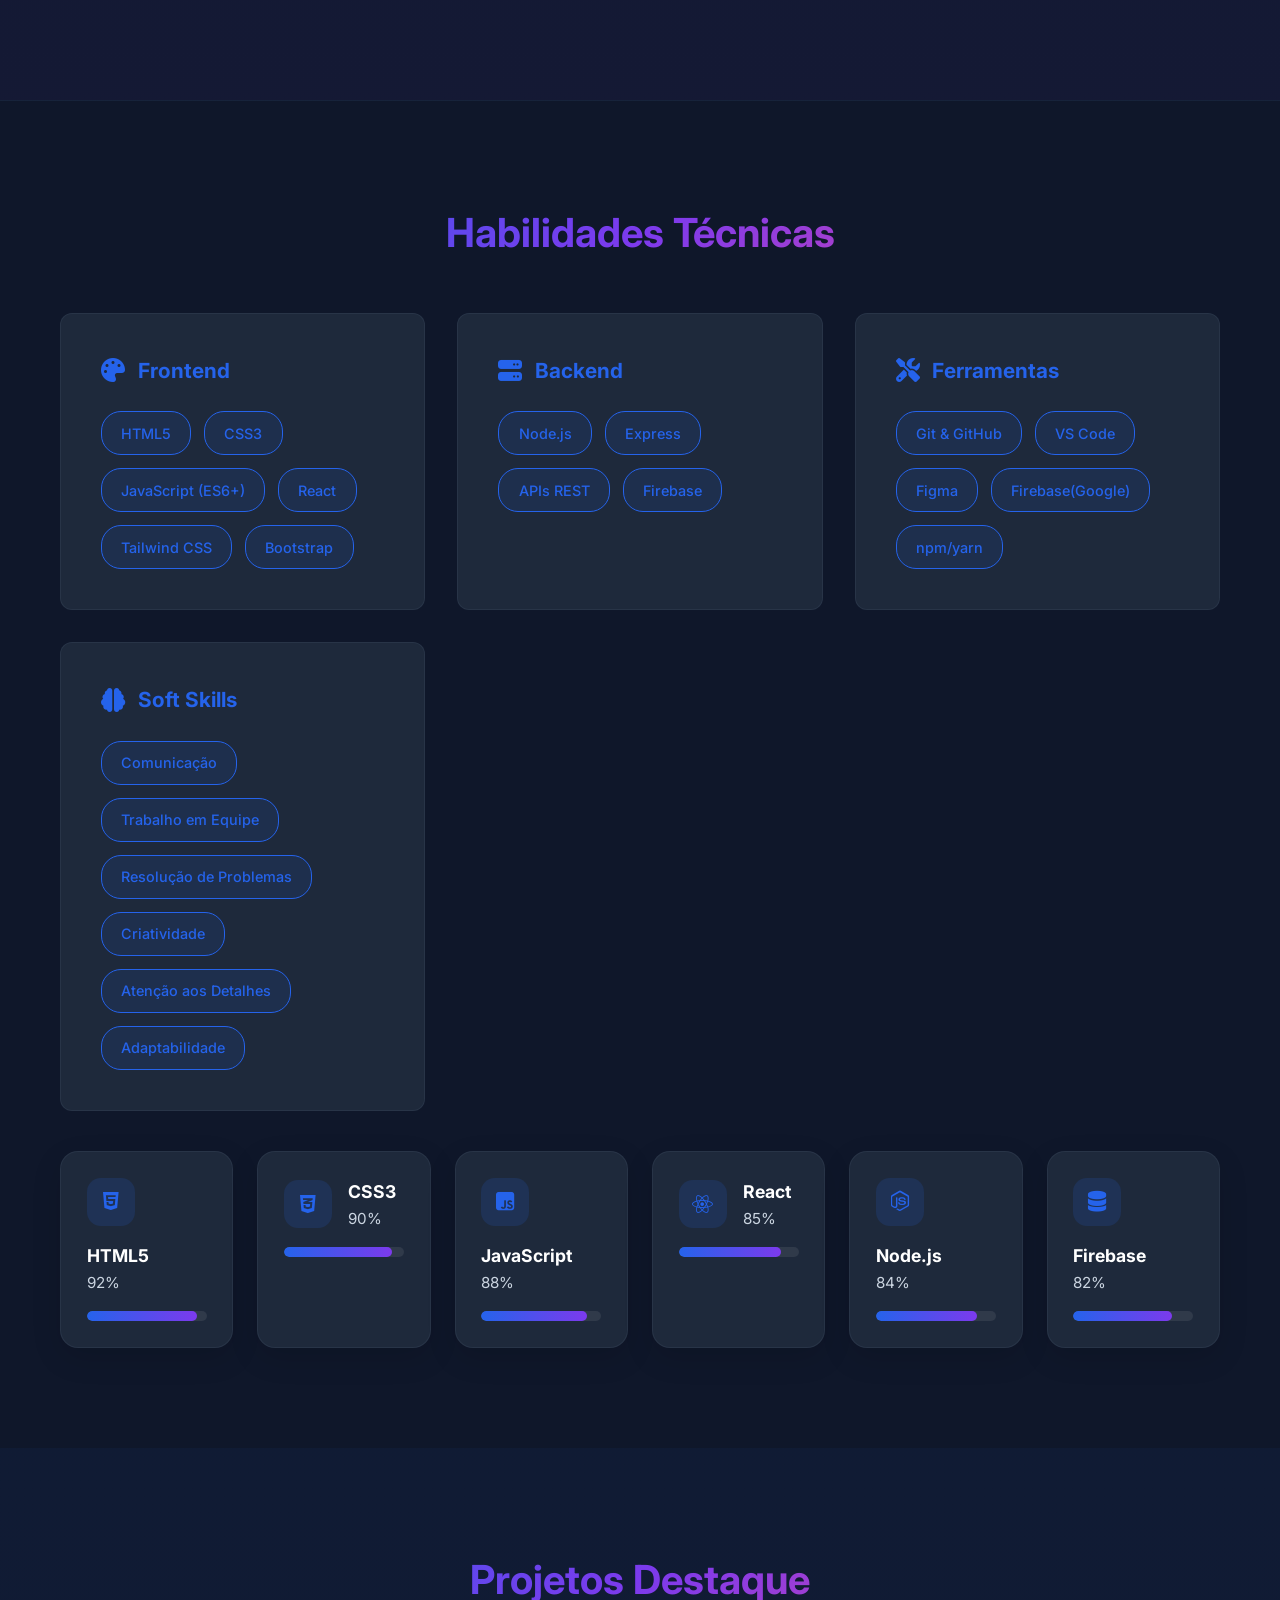
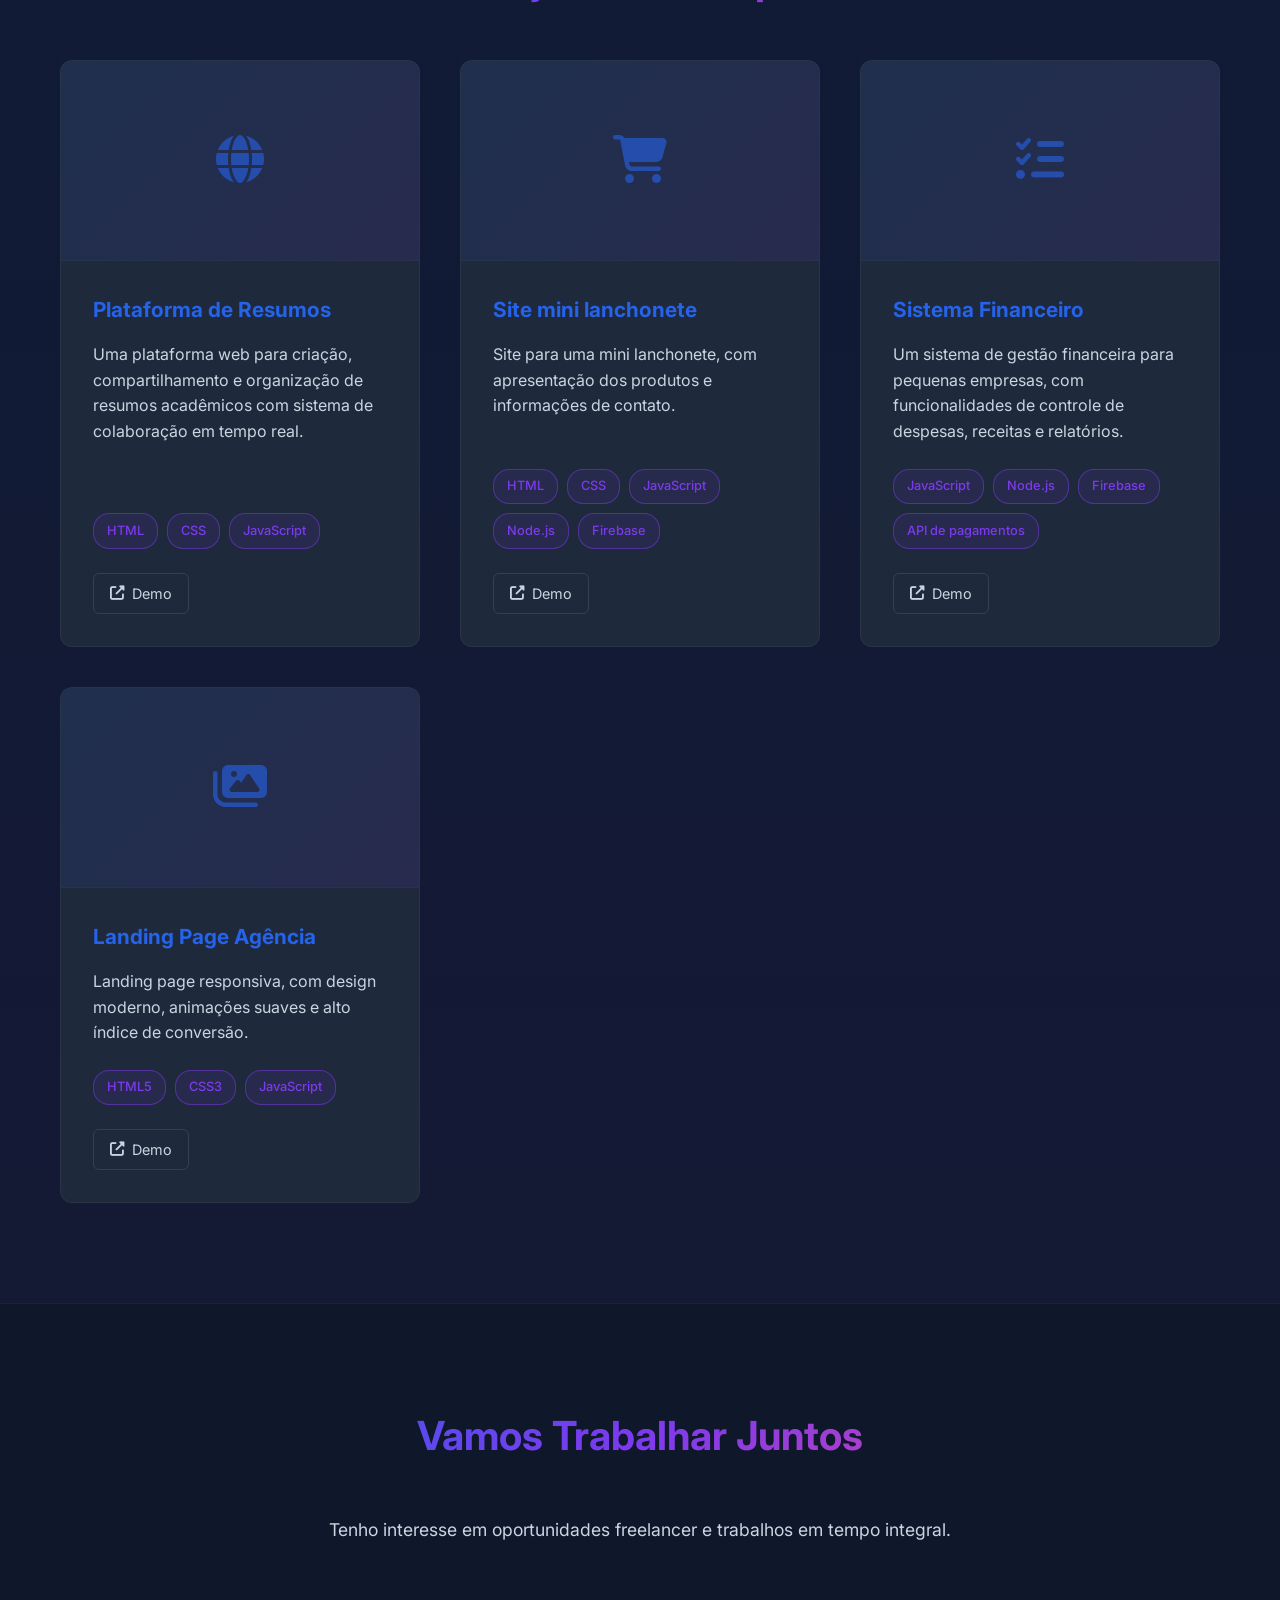
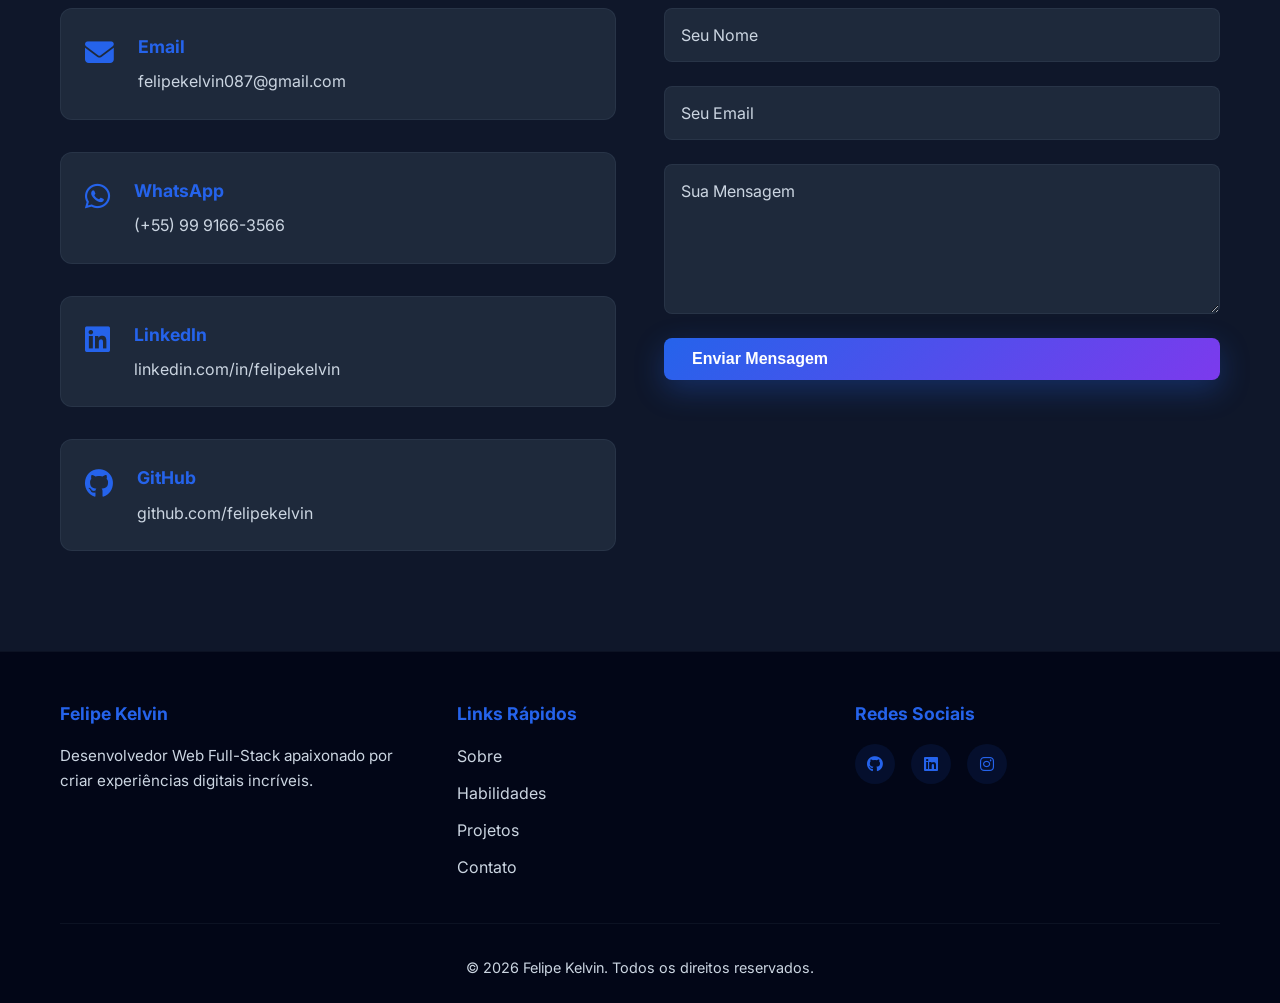
==== commit e42f7270: "dando cor ao códigos animados do hero-visual" ====
--- a/index.html
+++ b/index.html
@@ -64,11 +64,11 @@
             <span></span><span></span><span></span>
           </div>
           <code>
-            <span class="code-const">const</span> <span class="code-var">developer</span> = {<br>
-            &nbsp;&nbsp;name: <span class="code-string">"Felipe Kelvin"</span>,<br>
-            &nbsp;&nbsp;role: <span class="code-string">"Full-Stack Developer(Web)"</span>,<br>
-            &nbsp;&nbsp;skills: [<span class="code-string">"React"</span>, <span class="code-string">"JavaScript"</span>, <span class="code-string">"CSS"</span>],<br>
-            &nbsp;&nbsp;passionate: <span class="code-bool">true</span><br>
+            <span class="code-const" style="color:#ec4899 !important;">const</span> <span class="code-var" style="color:#60a5fa !important;">developer</span> = {<br>
+            &nbsp;&nbsp;name: <span class="code-string" style="color:#34d399 !important;">"Felipe Kelvin"</span>,<br>
+            &nbsp;&nbsp;role: <span class="code-string" style="color:#34d399 !important;">"Full-Stack Developer(Web)"</span>,<br>
+            &nbsp;&nbsp;skills: [<span class="code-string" style="color:#34d399 !important;">"React"</span>, <span class="code-string" style="color:#34d399 !important;">"JavaScript"</span>, <span class="code-string" style="color:#34d399 !important;">"CSS"</span>],<br>
+            &nbsp;&nbsp;passionate: <span class="code-bool" style="color:#fbbf24 !important;">true</span><br>
             };
           </code>
         </div>
--- a/style.css
+++ b/style.css
@@ -520,20 +520,20 @@
   line-height: 1.8;
 }
 
-.code-const {
-  color: #ec4899;
-}
-
-.code-var {
-  color: #60a5fa;
-}
-
-.code-string {
-  color: #34d399;
-}
-
-.code-bool {
-  color: #fbbf24;
+.code-card .code-const {
+  color: #ec4899 !important;
+}
+
+.code-card .code-var {
+  color: #60a5fa !important;
+}
+
+.code-card .code-string {
+  color: #34d399 !important;
+}
+
+.code-card .code-bool {
+  color: #fbbf24 !important;
 }
 
 @media (max-width: 768px) {
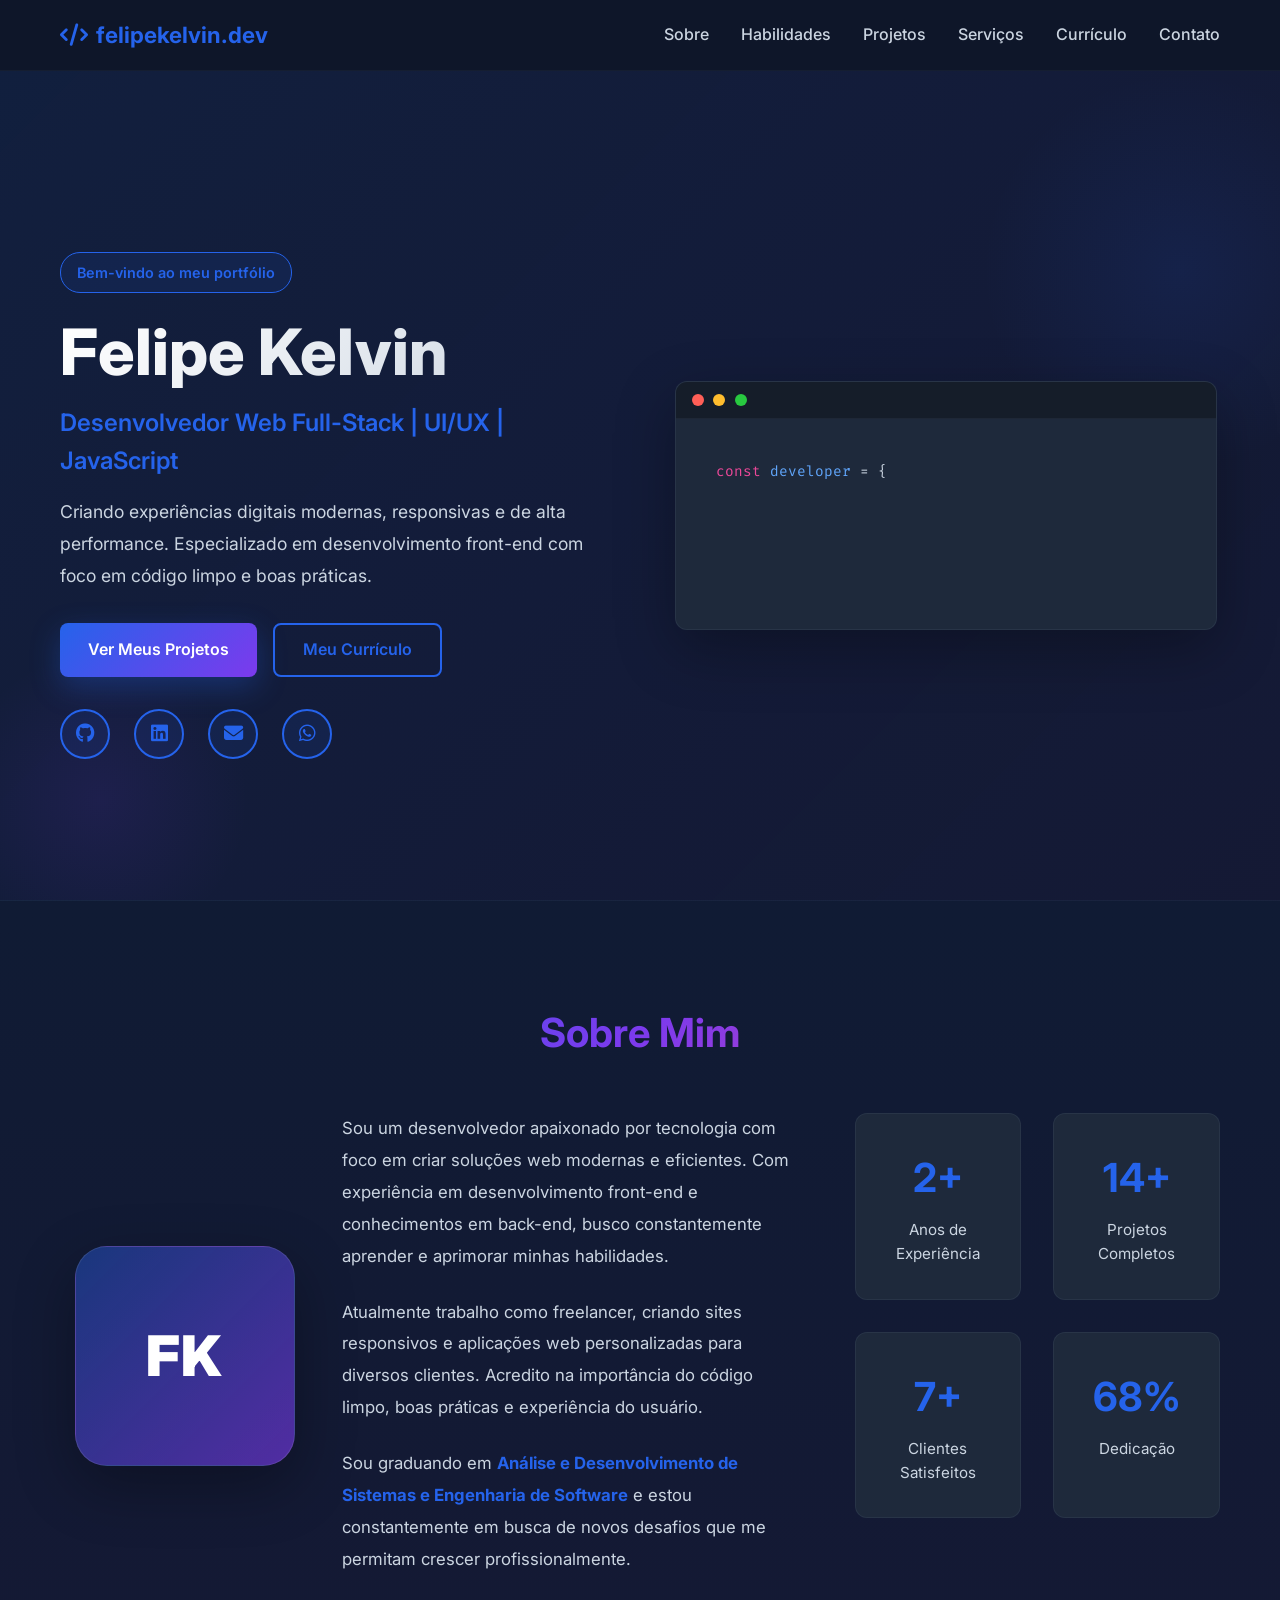
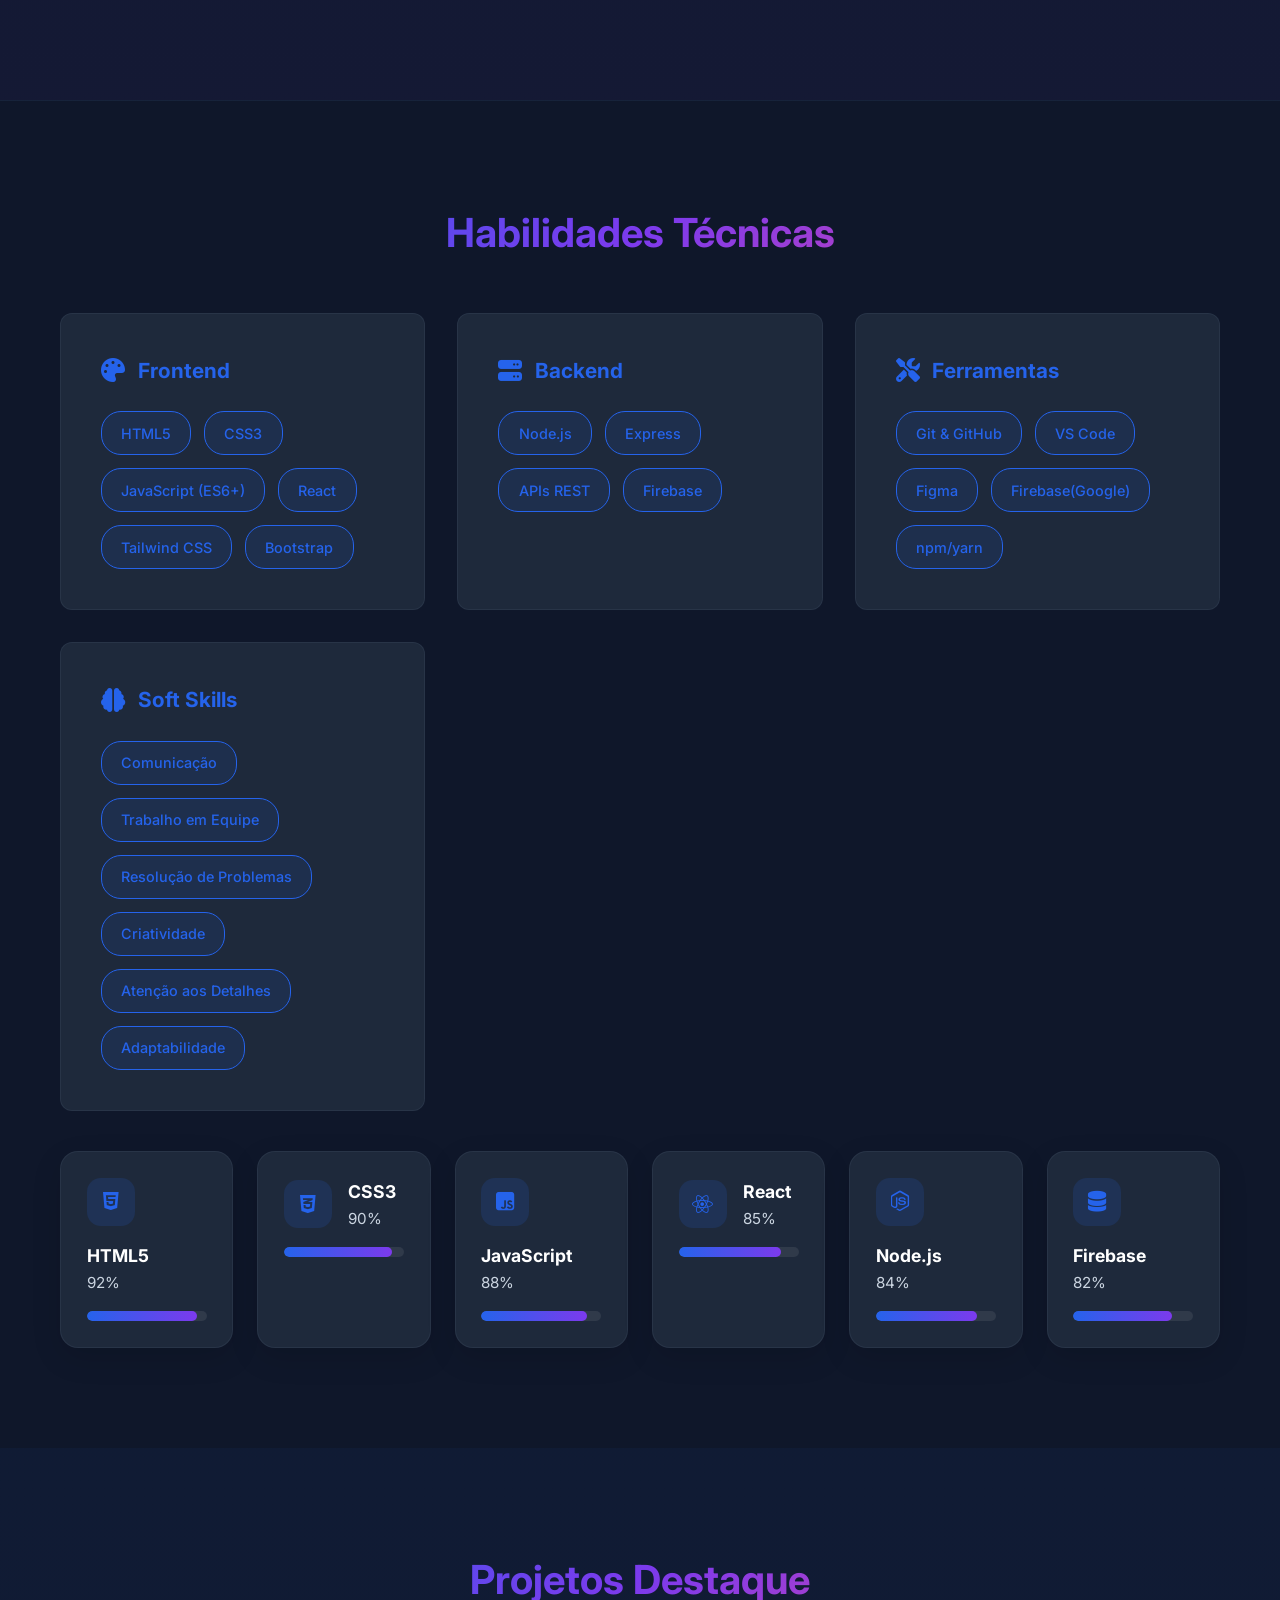
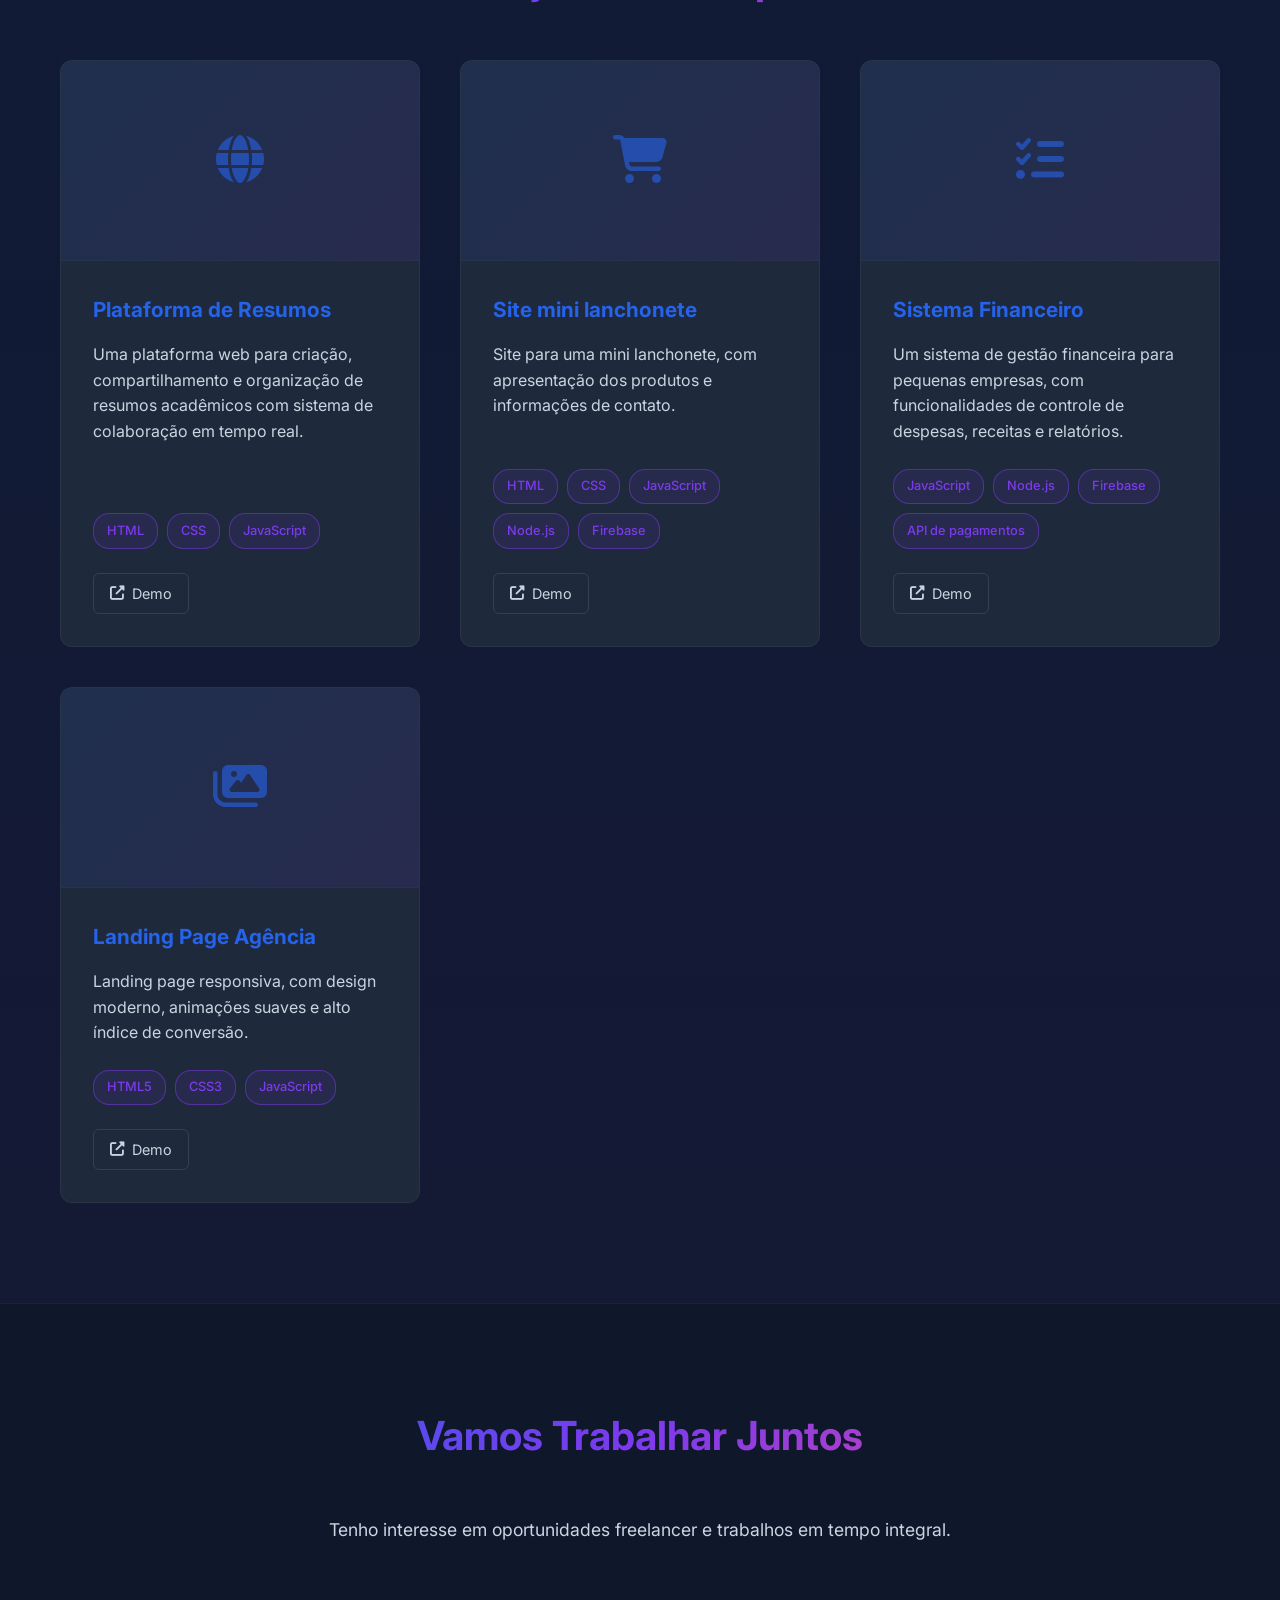
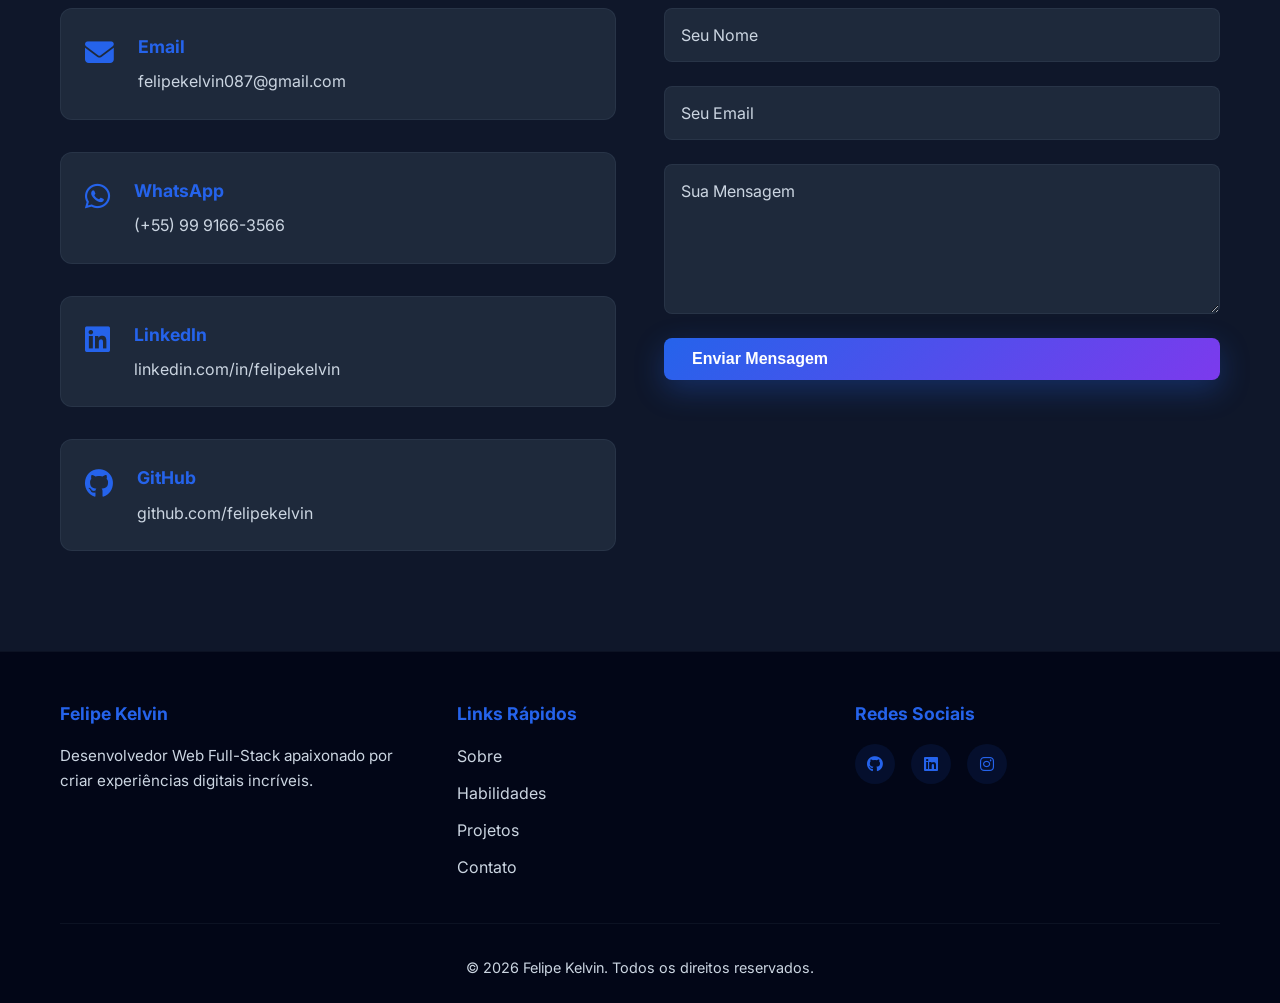
==== commit 56540f5a: "controlando a largura do card code" ====
--- a/index.html
+++ b/index.html
@@ -66,7 +66,7 @@
           <code>
             <span class="code-const" style="color:#ec4899 !important;">const</span> <span class="code-var" style="color:#60a5fa !important;">developer</span> = {<br>
             &nbsp;&nbsp;name: <span class="code-string" style="color:#34d399 !important;">"Felipe Kelvin"</span>,<br>
-            &nbsp;&nbsp;role: <span class="code-string" style="color:#34d399 !important;">"Full-Stack Developer(Web)"</span>,<br>
+            &nbsp;&nbsp;role: <span class="code-string" style="color:#34d399 !important;">"Web Developer"</span>,<br>
             &nbsp;&nbsp;skills: [<span class="code-string" style="color:#34d399 !important;">"React"</span>, <span class="code-string" style="color:#34d399 !important;">"JavaScript"</span>, <span class="code-string" style="color:#34d399 !important;">"CSS"</span>],<br>
             &nbsp;&nbsp;passionate: <span class="code-bool" style="color:#fbbf24 !important;">true</span><br>
             };
--- a/style.css
+++ b/style.css
@@ -477,7 +477,7 @@
   border-radius: 12px;
   padding: 0;
   box-shadow: var(--shadow);
-  max-width: 100%;
+  width: 99%;
   overflow: hidden;
   backdrop-filter: blur(10px);
 }
